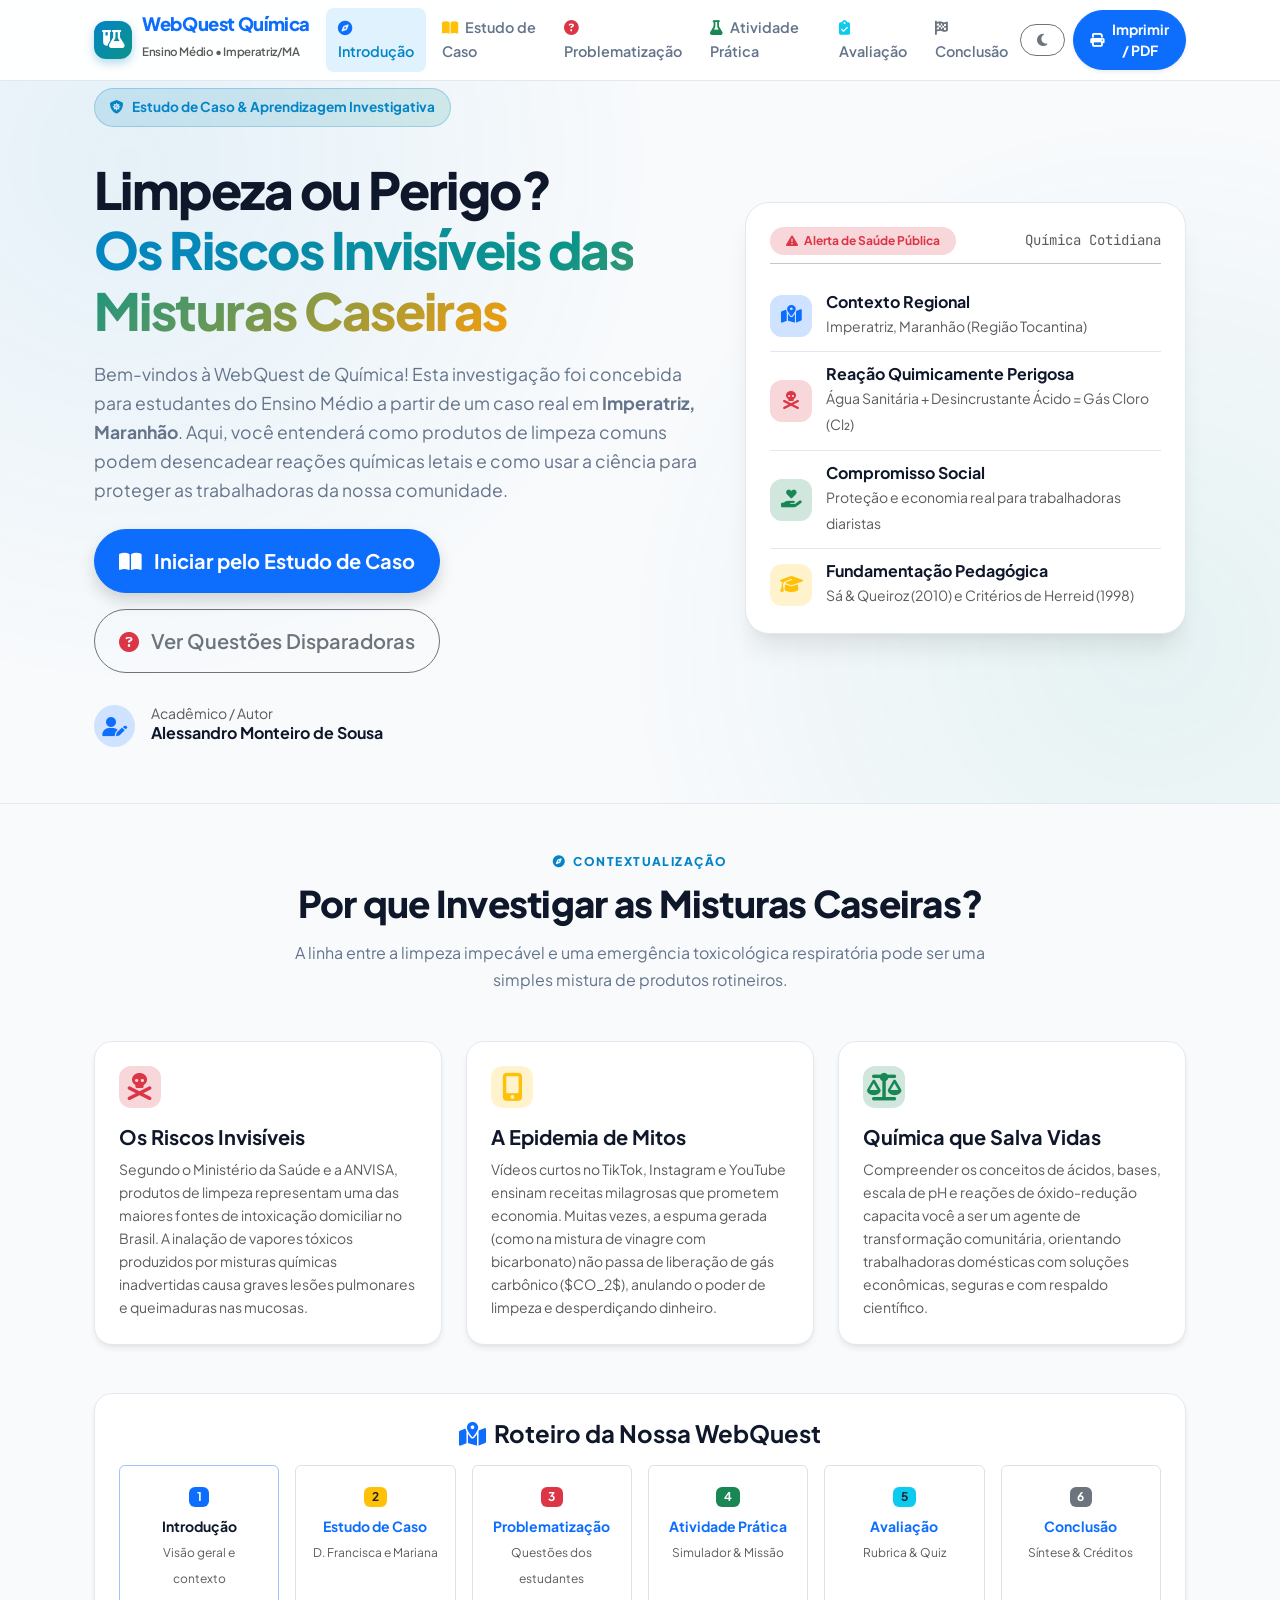
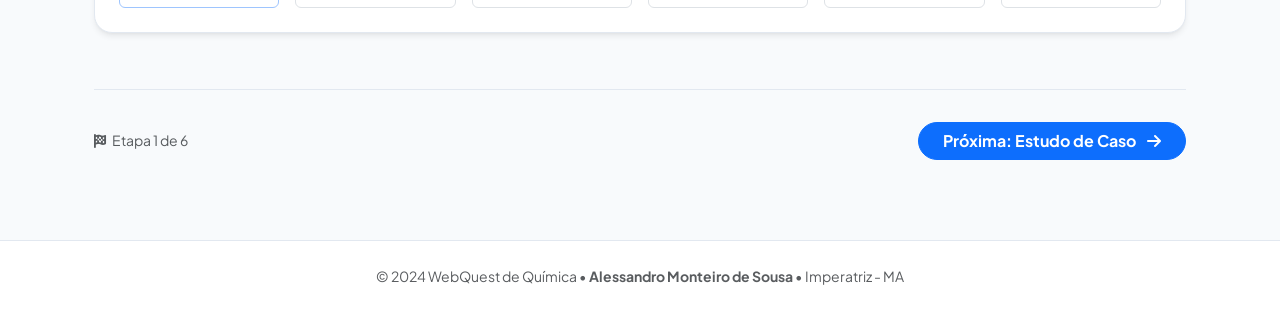
==== index.html @ a076fd0d "feat: reestruturar para os 6 tópicos oficiais solicitados pelo professor" ====
<!DOCTYPE html>
<html lang="pt-BR" data-bs-theme="light">
<head>
  <meta charset="UTF-8">
  <meta name="viewport" content="width=device-width, initial-scale=1.0">
  <meta name="description" content="Introdução da WebQuest de Química: Limpeza ou Perigo? Os Riscos Invisíveis das Misturas Caseiras. Por Alessandro Monteiro de Sousa.">
  <meta name="author" content="Alessandro Monteiro de Sousa">
  <title>Introdução | WebQuest de Química: Limpeza ou Perigo?</title>

  <!-- Google Fonts -->
  <link rel="preconnect" href="https://fonts.googleapis.com">
  <link rel="preconnect" href="https://fonts.gstatic.com" crossorigin>
  <link href="https://fonts.googleapis.com/css2?family=JetBrains+Mono:wght@400;600;700&family=Plus+Jakarta+Sans:wght@300;400;500;600;700;800&display=swap" rel="stylesheet">

  <!-- Bootstrap 5.3 CSS -->
  <link href="https://cdn.jsdelivr.net/npm/bootstrap@5.3.3/dist/css/bootstrap.min.css" rel="stylesheet">

  <!-- Font Awesome 6 Icons -->
  <link rel="stylesheet" href="https://cdnjs.cloudflare.com/ajax/libs/font-awesome/6.5.1/css/all.min.css">

  <!-- Custom CSS -->
  <link rel="stylesheet" href="css/style.css">
</head>
<body>

  <!-- ==========================================================================
       BARRA DE NAVEGAÇÃO (6 TÓPICOS OFICIAIS)
       ========================================================================== -->
  <nav id="mainNavbar" class="navbar navbar-expand-lg fixed-top custom-navbar">
    <div class="container px-lg-4">
      <a class="navbar-brand" href="index.html">
        <div class="brand-icon-wrapper">
          <i class="fa-solid fa-flask-vial"></i>
        </div>
        <div>
          <span class="d-block lh-1 text-primary fw-extrabold">WebQuest Química</span>
          <small class="text-muted fw-semibold" style="font-size: 0.72rem;">Ensino Médio • Imperatriz/MA</small>
        </div>
      </a>

      <button class="navbar-toggler border-0 shadow-none" type="button" data-bs-toggle="collapse" data-bs-target="#navMenu" aria-controls="navMenu" aria-expanded="false" aria-label="Alternar navegação">
        <i class="fa-solid fa-bars-staggered fa-lg text-primary"></i>
      </button>

      <div class="collapse navbar-collapse" id="navMenu">
        <ul class="navbar-nav mx-auto mb-2 mb-lg-0 gap-1">
          <li class="nav-item"><a class="nav-link active" href="index.html"><i class="fa-solid fa-compass me-1 text-primary"></i> Introdução</a></li>
          <li class="nav-item"><a class="nav-link" href="caso.html"><i class="fa-solid fa-book-open me-1 text-warning"></i> Estudo de Caso</a></li>
          <li class="nav-item"><a class="nav-link" href="problematizacao.html"><i class="fa-solid fa-circle-question me-1 text-danger"></i> Problematização</a></li>
          <li class="nav-item"><a class="nav-link" href="atividade.html"><i class="fa-solid fa-flask me-1 text-success"></i> Atividade Prática</a></li>
          <li class="nav-item"><a class="nav-link" href="avaliacao.html"><i class="fa-solid fa-clipboard-check me-1 text-info"></i> Avaliação</a></li>
          <li class="nav-item"><a class="nav-link" href="conclusao.html"><i class="fa-solid fa-flag-checkered me-1 text-secondary"></i> Conclusão</a></li>
        </ul>

        <div class="d-flex align-items-center gap-2 mt-3 mt-lg-0">
          <button id="themeToggleBtn" class="btn btn-outline-secondary btn-sm px-3 py-2 rounded-pill d-flex align-items-center gap-2" title="Alternar Modo Claro/Escuro" aria-label="Alternar Modo Claro/Escuro">
            <i id="themeIcon" class="fa-solid fa-moon"></i>
            <span class="d-lg-none">Alternar Tema</span>
          </button>
          <button onclick="window.print()" class="btn btn-primary btn-sm px-3 py-2 rounded-pill fw-bold d-flex align-items-center gap-2 shadow-sm">
            <i class="fa-solid fa-print"></i>
            <span>Imprimir / PDF</span>
          </button>
        </div>
      </div>
    </div>
  </nav>

  <!-- ==========================================================================
       HERO PRINCIPAL
       ========================================================================== -->
  <header class="hero-section">
    <div class="container px-lg-4">
      <div class="row align-items-center g-4">
        <div class="col-lg-7">
          <div class="badge-hero mb-3">
            <i class="fa-solid fa-shield-virus"></i>
            <span>Estudo de Caso & Aprendizagem Investigativa</span>
          </div>

          <h1 class="hero-title">
            Limpeza ou Perigo? <br>
            <span class="hero-gradient-text">Os Riscos Invisíveis das Misturas Caseiras</span>
          </h1>

          <p class="hero-subtitle mb-4">
            Bem-vindos à WebQuest de Química! Esta investigação foi concebida para estudantes do Ensino Médio a partir de um caso real em <strong>Imperatriz, Maranhão</strong>. Aqui, você entenderá como produtos de limpeza comuns podem desencadear reações químicas letais e como usar a ciência para proteger as trabalhadoras da nossa comunidade.
          </p>

          <div class="d-flex flex-wrap gap-3 mb-4">
            <a href="caso.html" class="btn btn-primary btn-lg px-4 py-3 rounded-pill fw-bold shadow">
              <i class="fa-solid fa-book-open me-2"></i> Iniciar pelo Estudo de Caso
            </a>
            <a href="problematizacao.html" class="btn btn-outline-secondary btn-lg px-4 py-3 rounded-pill fw-semibold">
              <i class="fa-solid fa-circle-question me-2 text-danger"></i> Ver Questões Disparadoras
            </a>
          </div>

          <div class="d-flex align-items-center gap-3 pt-2">
            <div class="rounded-circle bg-primary-subtle p-2 text-primary">
              <i class="fa-solid fa-user-pen fa-lg"></i>
            </div>
            <div>
              <small class="text-muted d-block lh-1">Acadêmico / Autor</small>
              <span class="fw-bold text-main">Alessandro Monteiro de Sousa</span>
            </div>
          </div>
        </div>

        <div class="col-lg-5">
          <div class="hero-stats-card">
            <div class="d-flex align-items-center justify-content-between mb-3 pb-2 border-bottom border-secondary-subtle">
              <span class="badge bg-danger-subtle text-danger fw-bold px-3 py-2 rounded-pill">
                <i class="fa-solid fa-triangle-exclamation me-1"></i> Alerta de Saúde Pública
              </span>
              <span class="small text-muted font-mono">Química Cotidiana</span>
            </div>

            <div class="hero-stat-item">
              <div class="stat-icon bg-primary-subtle text-primary">
                <i class="fa-solid fa-map-location-dot"></i>
              </div>
              <div>
                <h6 class="mb-0 fw-bold">Contexto Regional</h6>
                <small class="text-muted">Imperatriz, Maranhão (Região Tocantina)</small>
              </div>
            </div>

            <div class="hero-stat-item">
              <div class="stat-icon bg-danger-subtle text-danger">
                <i class="fa-solid fa-skull-crossbones"></i>
              </div>
              <div>
                <h6 class="mb-0 fw-bold">Reação Quimicamente Perigosa</h6>
                <small class="text-muted">Água Sanitária + Desincrustante Ácido = Gás Cloro (Cl₂)</small>
              </div>
            </div>

            <div class="hero-stat-item">
              <div class="stat-icon bg-success-subtle text-success">
                <i class="fa-solid fa-hand-holding-heart"></i>
              </div>
              <div>
                <h6 class="mb-0 fw-bold">Compromisso Social</h6>
                <small class="text-muted">Proteção e economia real para trabalhadoras diaristas</small>
              </div>
            </div>

            <div class="hero-stat-item">
              <div class="stat-icon bg-warning-subtle text-warning">
                <i class="fa-solid fa-graduation-cap"></i>
              </div>
              <div>
                <h6 class="mb-0 fw-bold">Fundamentação Pedagógica</h6>
                <small class="text-muted">Sá & Queiroz (2010) e Critérios de Herreid (1998)</small>
              </div>
            </div>
          </div>
        </div>
      </div>
    </div>
  </header>

  <!-- ==========================================================================
       CONTEÚDO DA INTRODUÇÃO
       ========================================================================== -->
  <main class="container px-lg-4 my-5">
    <div class="section-header text-center mx-auto mb-5">
      <span class="section-tag"><i class="fa-solid fa-compass me-1"></i> Contextualização</span>
      <h2 class="section-title">Por que Investigar as Misturas Caseiras?</h2>
      <p class="section-desc mx-auto">
        A linha entre a limpeza impecável e uma emergência toxicológica respiratória pode ser uma simples mistura de produtos rotineiros.
      </p>
    </div>

    <!-- Os 3 Pilares -->
    <div class="row g-4 mb-5">
      <div class="col-md-4">
        <div class="custom-card">
          <div class="stat-icon bg-danger-subtle text-danger mb-3">
            <i class="fa-solid fa-skull-crossbones fa-xl"></i>
          </div>
          <h5 class="fw-bold text-main">Os Riscos Invisíveis</h5>
          <p class="small text-muted mb-0">
            Segundo o Ministério da Saúde e a ANVISA, produtos de limpeza representam uma das maiores fontes de intoxicação domiciliar no Brasil. A inalação de vapores tóxicos produzidos por misturas químicas inadvertidas causa graves lesões pulmonares e queimaduras nas mucosas.
          </p>
        </div>
      </div>

      <div class="col-md-4">
        <div class="custom-card">
          <div class="stat-icon bg-warning-subtle text-warning mb-3">
            <i class="fa-solid fa-mobile-screen-button fa-xl"></i>
          </div>
          <h5 class="fw-bold text-main">A Epidemia de Mitos</h5>
          <p class="small text-muted mb-0">
            Vídeos curtos no TikTok, Instagram e YouTube ensinam receitas milagrosas que prometem economia. Muitas vezes, a espuma gerada (como na mistura de vinagre com bicarbonato) não passa de liberação de gás carbônico ($CO_2$), anulando o poder de limpeza e desperdiçando dinheiro.
          </p>
        </div>
      </div>

      <div class="col-md-4">
        <div class="custom-card">
          <div class="stat-icon bg-success-subtle text-success mb-3">
            <i class="fa-solid fa-scale-balanced fa-xl"></i>
          </div>
          <h5 class="fw-bold text-main">Química que Salva Vidas</h5>
          <p class="small text-muted mb-0">
            Compreender os conceitos de ácidos, bases, escala de pH e reações de óxido-redução capacita você a ser um agente de transformação comunitária, orientando trabalhadoras domésticas com soluções econômicas, seguras e com respaldo científico.
          </p>
        </div>
      </div>
    </div>

    <!-- Guia Rápido dos 6 Tópicos da WebQuest -->
    <div class="custom-card p-4 mb-5">
      <h4 class="fw-bold text-main mb-3 text-center"><i class="fa-solid fa-map-location-dot me-2 text-primary"></i>Roteiro da Nossa WebQuest</h4>
      <div class="row g-3 text-center">
        <div class="col-6 col-md-4 col-lg-2">
          <div class="p-3 rounded bg-subtle border border-primary-subtle h-100">
            <span class="badge bg-primary mb-2">1</span>
            <strong class="d-block text-main small">Introdução</strong>
            <span class="text-muted" style="font-size: 0.75rem;">Visão geral e contexto</span>
          </div>
        </div>
        <div class="col-6 col-md-4 col-lg-2">
          <a href="caso.html" class="text-decoration-none d-block h-100">
            <div class="p-3 rounded bg-subtle border h-100 hover-card">
              <span class="badge bg-warning text-dark mb-2">2</span>
              <strong class="d-block text-main small">Estudo de Caso</strong>
              <span class="text-muted" style="font-size: 0.75rem;">D. Francisca e Mariana</span>
            </div>
          </a>
        </div>
        <div class="col-6 col-md-4 col-lg-2">
          <a href="problematizacao.html" class="text-decoration-none d-block h-100">
            <div class="p-3 rounded bg-subtle border h-100 hover-card">
              <span class="badge bg-danger mb-2">3</span>
              <strong class="d-block text-main small">Problematização</strong>
              <span class="text-muted" style="font-size: 0.75rem;">Questões dos estudantes</span>
            </div>
          </a>
        </div>
        <div class="col-6 col-md-4 col-lg-2">
          <a href="atividade.html" class="text-decoration-none d-block h-100">
            <div class="p-3 rounded bg-subtle border h-100 hover-card">
              <span class="badge bg-success mb-2">4</span>
              <strong class="d-block text-main small">Atividade Prática</strong>
              <span class="text-muted" style="font-size: 0.75rem;">Simulador & Missão</span>
            </div>
          </a>
        </div>
        <div class="col-6 col-md-4 col-lg-2">
          <a href="avaliacao.html" class="text-decoration-none d-block h-100">
            <div class="p-3 rounded bg-subtle border h-100 hover-card">
              <span class="badge bg-info text-dark mb-2">5</span>
              <strong class="d-block text-main small">Avaliação</strong>
              <span class="text-muted" style="font-size: 0.75rem;">Rubrica & Quiz</span>
            </div>
          </a>
        </div>
        <div class="col-6 col-md-4 col-lg-2">
          <a href="conclusao.html" class="text-decoration-none d-block h-100">
            <div class="p-3 rounded bg-subtle border h-100 hover-card">
              <span class="badge bg-secondary mb-2">6</span>
              <strong class="d-block text-main small">Conclusão</strong>
              <span class="text-muted" style="font-size: 0.75rem;">Síntese & Créditos</span>
            </div>
          </a>
        </div>
      </div>
    </div>

    <!-- Navegação Inferior -->
    <div class="page-nav-controls">
      <span class="text-muted small"><i class="fa-solid fa-flag-checkered me-1"></i> Etapa 1 de 6</span>
      <a href="caso.html" class="btn btn-primary rounded-pill px-4 fw-bold">
        Próxima: Estudo de Caso <i class="fa-solid fa-arrow-right ms-2"></i>
      </a>
    </div>
  </main>

  <!-- ==========================================================================
       RODAPÉ LIMPO E MINIMALISTA
       ========================================================================== -->
  <footer class="custom-footer">
    <div class="container text-center">
      <p class="small text-muted mb-0">
        © 2024 WebQuest de Química • <strong>Alessandro Monteiro de Sousa</strong> • Imperatriz - MA
      </p>
    </div>
  </footer>

  <!-- Scripts -->
  <script src="https://cdn.jsdelivr.net/npm/bootstrap@5.3.3/dist/js/bootstrap.bundle.min.js"></script>
  <script src="js/script.js"></script>
</body>
</html>
---- css/style.css ----
/* ==========================================================================
   WEBQUEST: LIMPEZA OU PERIGO? OS RISCOS INVISÍVEIS DAS MISTURAS CASEIRAS
   Estudo de Caso de Química para o Ensino Médio - Imperatriz / MA
   Autor: Alessandro Monteiro de Sousa
   ========================================================================== */

:root {
  --font-sans: 'Plus Jakarta Sans', -apple-system, BlinkMacSystemFont, "Segoe UI", Roboto, sans-serif;
  --font-mono: 'JetBrains Mono', SFMono-Regular, Menlo, Monaco, Consolas, monospace;

  /* Cores Principais - Tema Claro */
  --primary: #0284c7;
  --primary-hover: #0369a1;
  --primary-subtle: #e0f2fe;
  --primary-rgb: 2, 132, 199;
  
  --secondary: #0d9488;
  --secondary-subtle: #ccfbf1;
  
  --accent: #f59e0b;
  --accent-subtle: #fef3c7;

  --danger-custom: #ef4444;
  --danger-subtle: #fee2e2;
  
  --warning-custom: #f59e0b;
  --warning-subtle: #fef3c7;
  
  --success-custom: #10b981;
  --success-subtle: #d1fae5;

  --bg-body: #f8fafc;
  --bg-surface: #ffffff;
  --bg-surface-elevated: #ffffff;
  --bg-subtle: #f1f5f9;
  
  --text-main: #0f172a;
  --text-muted: #64748b;
  --text-inverted: #ffffff;
  
  --border-color: #e2e8f0;
  --border-subtle: #edf2f7;
  
  --shadow-sm: 0 1px 2px 0 rgb(0 0 0 / 0.05);
  --shadow-md: 0 4px 6px -1px rgb(0 0 0 / 0.08), 0 2px 4px -2px rgb(0 0 0 / 0.06);
  --shadow-lg: 0 10px 15px -3px rgb(0 0 0 / 0.08), 0 4px 6px -4px rgb(0 0 0 / 0.04);
  --shadow-xl: 0 20px 25px -5px rgb(0 0 0 / 0.08), 0 8px 10px -6px rgb(0 0 0 / 0.04);
  
  --radius-sm: 8px;
  --radius-md: 12px;
  --radius-lg: 18px;
  --radius-xl: 24px;
  
  --nav-height: 70px;
  --transition: all 0.25s cubic-bezier(0.4, 0, 0.2, 1);
}

[data-bs-theme="dark"] {
  --bg-body: #0b0f19;
  --bg-surface: #111827;
  --bg-surface-elevated: #1f2937;
  --bg-subtle: #1a2234;
  
  --text-main: #f3f4f6;
  --text-muted: #94a3b8;
  
  --border-color: #1f2937;
  --border-subtle: #2d3748;
  
  --primary-subtle: rgba(2, 132, 199, 0.18);
  --secondary-subtle: rgba(13, 148, 136, 0.18);
  --danger-subtle: rgba(239, 68, 68, 0.18);
  --warning-subtle: rgba(245, 158, 11, 0.18);
  --success-subtle: rgba(16, 185, 129, 0.18);
  
  --shadow-sm: 0 1px 3px 0 rgb(0 0 0 / 0.3);
  --shadow-md: 0 4px 6px -1px rgb(0 0 0 / 0.4);
  --shadow-lg: 0 10px 15px -3px rgb(0 0 0 / 0.5);
}

/* ==========================================================================
   Base & Typography
   ========================================================================== */
*, *::before, *::after {
  box-sizing: border-box;
}

html, body {
  overflow-x: hidden;
  max-width: 100vw;
  scroll-behavior: smooth;
  scroll-padding-top: calc(var(--nav-height) + 16px);
}

body {
  font-family: var(--font-sans);
  background-color: var(--bg-body);
  color: var(--text-main);
  line-height: 1.65;
  transition: background-color 0.3s ease, color 0.3s ease;
}

h1, h2, h3, h4, h5, h6 {
  color: var(--text-main);
  font-weight: 700;
  line-height: 1.3;
}

.font-mono {
  font-family: var(--font-mono);
}

/* ==========================================================================
   Navigation Bar
   ========================================================================== */
.custom-navbar {
  min-height: var(--nav-height);
  background-color: rgba(255, 255, 255, 0.95);
  backdrop-filter: blur(12px);
  -webkit-backdrop-filter: blur(12px);
  border-bottom: 1px solid var(--border-color);
  transition: var(--transition);
}

[data-bs-theme="dark"] .custom-navbar {
  background-color: rgba(17, 24, 39, 0.95);
}

.navbar-brand {
  display: flex;
  align-items: center;
  gap: 10px;
  font-weight: 800;
  font-size: 1.15rem;
  letter-spacing: -0.02em;
  color: var(--text-main);
}

.brand-icon-wrapper {
  width: 38px;
  height: 38px;
  border-radius: var(--radius-md);
  background: linear-gradient(135deg, var(--primary), var(--secondary));
  display: flex;
  align-items: center;
  justify-content: center;
  color: #fff;
  font-size: 1.15rem;
  box-shadow: 0 4px 10px rgba(var(--primary-rgb), 0.3);
  flex-shrink: 0;
}

.nav-link {
  font-weight: 600;
  font-size: 0.9rem;
  color: var(--text-muted);
  padding: 0.5rem 0.75rem !important;
  border-radius: var(--radius-sm);
  transition: var(--transition);
}

.nav-link:hover, .nav-link.active {
  color: var(--primary) !important;
  background-color: var(--primary-subtle);
}

/* ==========================================================================
   Hero Section & Page Header Banners
   ========================================================================== */
.hero-section {
  position: relative;
  background: radial-gradient(circle at 10% 20%, rgba(2, 132, 199, 0.08) 0%, transparent 40%),
              radial-gradient(circle at 90% 80%, rgba(13, 148, 136, 0.08) 0%, transparent 40%),
              var(--bg-body);
  padding: 5.5rem 0 3.5rem;
  border-bottom: 1px solid var(--border-color);
  overflow: hidden;
}

.page-header-banner {
  padding: 6.5rem 0 2.5rem;
  background: radial-gradient(circle at 10% 20%, rgba(2, 132, 199, 0.08) 0%, transparent 40%),
              radial-gradient(circle at 90% 80%, rgba(13, 148, 136, 0.08) 0%, transparent 40%),
              var(--bg-body);
  border-bottom: 1px solid var(--border-color);
  margin-bottom: 2.5rem;
}

.badge-hero {
  background: linear-gradient(135deg, rgba(2, 132, 199, 0.15), rgba(13, 148, 136, 0.15));
  color: var(--primary);
  border: 1px solid rgba(var(--primary-rgb), 0.25);
  font-weight: 700;
  padding: 0.45rem 0.95rem;
  border-radius: 9999px;
  display: inline-flex;
  align-items: center;
  gap: 8px;
  font-size: 0.85rem;
}

[data-bs-theme="dark"] .badge-hero {
  color: #38bdf8;
  border-color: rgba(56, 189, 248, 0.3);
}

.hero-title {
  font-size: clamp(1.9rem, 4.5vw, 3.2rem);
  font-weight: 800;
  letter-spacing: -0.03em;
  line-height: 1.18;
  margin-top: 1rem;
  margin-bottom: 1.25rem;
}

.hero-gradient-text {
  background: linear-gradient(135deg, #0284c7 0%, #0d9488 50%, #f59e0b 100%);
  -webkit-background-clip: text;
  -webkit-text-fill-color: transparent;
}

.hero-subtitle {
  font-size: 1.1rem;
  color: var(--text-muted);
  max-width: 650px;
}

.hero-stats-card {
  background: var(--bg-surface);
  border: 1px solid var(--border-color);
  border-radius: var(--radius-xl);
  padding: 1.5rem;
  box-shadow: var(--shadow-xl);
  position: relative;
}

.hero-stat-item {
  padding: 0.75rem 0;
  border-bottom: 1px solid var(--border-color);
  display: flex;
  align-items: center;
  gap: 14px;
}

.hero-stat-item:last-child {
  border-bottom: none;
  padding-bottom: 0;
}

.stat-icon {
  width: 42px;
  height: 42px;
  border-radius: var(--radius-md);
  display: flex;
  align-items: center;
  justify-content: center;
  font-size: 1.15rem;
  flex-shrink: 0;
}

/* ==========================================================================
   Section Headers & Cards
   ========================================================================== */
.section-wrapper {
  padding: 4.5rem 0;
  border-bottom: 1px solid var(--border-color);
}

.section-wrapper:last-child {
  border-bottom: none;
}

.section-header {
  margin-bottom: 2.5rem;
}

.section-tag {
  text-transform: uppercase;
  font-size: 0.75rem;
  font-weight: 800;
  letter-spacing: 0.12em;
  color: var(--primary);
  margin-bottom: 0.5rem;
  display: block;
}

.section-title {
  font-size: clamp(1.6rem, 3.2vw, 2.3rem);
  font-weight: 800;
  letter-spacing: -0.02em;
  margin-bottom: 0.75rem;
}

.section-desc {
  font-size: 1rem;
  color: var(--text-muted);
  max-width: 720px;
}

.custom-card {
  background-color: var(--bg-surface);
  border: 1px solid var(--border-color);
  border-radius: var(--radius-lg);
  padding: 1.5rem;
  box-shadow: var(--shadow-md);
  transition: var(--transition);
}

.custom-card:hover {
  transform: translateY(-3px);
  box-shadow: var(--shadow-lg);
  border-color: rgba(var(--primary-rgb), 0.3);
}

/* ==========================================================================
   Estudo de Caso (Narrativa & Diálogos)
   ========================================================================== */
.case-story-card {
  background: var(--bg-surface);
  border: 1px solid var(--border-color);
  border-radius: var(--radius-xl);
  padding: 2rem;
  box-shadow: var(--shadow-lg);
  position: relative;
  overflow: hidden;
}

@media (max-width: 576px) {
  .case-story-card {
    padding: 1.25rem;
  }
  .custom-card {
    padding: 1.25rem;
  }
}

.case-story-card::before {
  content: "";
  position: absolute;
  top: 0;
  left: 0;
  right: 0;
  height: 5px;
  background: linear-gradient(90deg, var(--primary), var(--secondary), var(--accent));
}

.dialogue-bubble {
  background-color: var(--bg-subtle);
  border-left: 4px solid var(--primary);
  padding: 0.85rem 1.15rem;
  border-radius: 0 var(--radius-md) var(--radius-md) 0;
  margin: 1.1rem 0;
  position: relative;
}

.dialogue-bubble.danger {
  border-left-color: var(--danger-custom);
  background-color: var(--danger-subtle);
}

.dialogue-speaker {
  font-weight: 700;
  font-size: 0.82rem;
  text-transform: uppercase;
  letter-spacing: 0.05em;
  color: var(--primary);
  margin-bottom: 4px;
}

.dialogue-bubble.danger .dialogue-speaker {
  color: var(--danger-custom);
}

.case-pedagogy-badge {
  display: inline-flex;
  align-items: center;
  gap: 6px;
  background-color: var(--bg-subtle);
  border: 1px solid var(--border-color);
  padding: 0.35rem 0.75rem;
  border-radius: 9999px;
  font-size: 0.8rem;
  color: var(--text-muted);
}

/* ==========================================================================
   Simulator (Laboratório Interativo de Misturas)
   ========================================================================== */
.simulator-card {
  background: linear-gradient(135deg, var(--bg-surface), var(--bg-subtle));
  border: 2px solid var(--border-color);
  border-radius: var(--radius-xl);
  padding: 1.75rem;
  box-shadow: var(--shadow-xl);
}

@media (max-width: 576px) {
  .simulator-card {
    padding: 1.15rem;
  }
}

.reaction-screen {
  background-color: var(--bg-surface-elevated);
  border: 1px solid var(--border-color);
  border-radius: var(--radius-lg);
  padding: 1.5rem;
  min-height: 260px;
  display: flex;
  flex-direction: column;
  justify-content: center;
  align-items: center;
  text-align: center;
  position: relative;
  transition: var(--transition);
}

.reaction-badge {
  font-size: 0.85rem;
  font-weight: 800;
  letter-spacing: 0.06em;
  text-transform: uppercase;
  padding: 0.35rem 1rem;
  border-radius: 9999px;
  margin-bottom: 0.85rem;
}

.formula-display {
  background-color: rgba(0, 0, 0, 0.05);
  padding: 0.75rem 1rem;
  border-radius: var(--radius-md);
  font-size: 0.95rem;
  font-weight: 600;
  letter-spacing: 0.02em;
  margin: 1rem 0;
  border: 1px dashed var(--border-color);
  word-break: break-word;
  overflow-wrap: break-word;
  white-space: normal;
  max-width: 100%;
}

[data-bs-theme="dark"] .formula-display {
  background-color: rgba(255, 255, 255, 0.06);
}

/* ==========================================================================
   Process (Timeline & Papéis)
   ========================================================================== */
.role-card {
  border-top: 4px solid var(--primary);
  transition: var(--transition);
}

.role-card.role-chem {
  border-top-color: #0284c7;
}

.role-card.role-health {
  border-top-color: #ef4444;
}

.role-card.role-econ {
  border-top-color: #10b981;
}

.role-card.role-comm {
  border-top-color: #8b5cf6;
}

.timeline-step {
  position: relative;
  padding-left: 2.75rem;
  margin-bottom: 2.5rem;
}

.timeline-step:last-child {
  margin-bottom: 0;
}

.timeline-step::before {
  content: "";
  position: absolute;
  left: 17px;
  top: 36px;
  bottom: -28px;
  width: 2px;
  background-color: var(--border-color);
}

.timeline-step:last-child::before {
  display: none;
}

.timeline-number {
  position: absolute;
  left: 0;
  top: 0;
  width: 36px;
  height: 36px;
  border-radius: 50%;
  background: var(--primary);
  color: #fff;
  font-weight: 800;
  font-size: 0.95rem;
  display: flex;
  align-items: center;
  justify-content: center;
  box-shadow: 0 0 0 4px var(--primary-subtle);
}

/* ==========================================================================
   Rubric / Evaluation: Desktop Table & Mobile Cards
   ========================================================================== */
.rubric-table {
  width: 100%;
  border-collapse: separate;
  border-spacing: 0;
  background-color: var(--bg-surface);
  border-radius: var(--radius-lg);
  overflow: hidden;
  border: 1px solid var(--border-color);
  box-shadow: var(--shadow-md);
}

.rubric-table th {
  background-color: var(--bg-subtle);
  padding: 1rem 1.1rem;
  font-weight: 700;
  color: var(--text-main);
  border-bottom: 2px solid var(--border-color);
  font-size: 0.9rem;
}

.rubric-table td {
  padding: 1rem 1.1rem;
  border-bottom: 1px solid var(--border-color);
  vertical-align: top;
  font-size: 0.9rem;
}

.rubric-table tr:last-child td {
  border-bottom: none;
}

/* Mobile Rubric Cards (Zero Horizontal Scrolling!) */
.rubric-card-mobile {
  background-color: var(--bg-surface);
  border: 1px solid var(--border-color);
  border-radius: var(--radius-lg);
  padding: 1.25rem;
  margin-bottom: 1.25rem;
  box-shadow: var(--shadow-sm);
}

.rubric-level-item {
  border-left: 3px solid transparent;
  padding: 0.65rem 0.85rem;
  margin-bottom: 0.65rem;
  border-radius: 0 var(--radius-sm) var(--radius-sm) 0;
  background-color: var(--bg-subtle);
}

.rubric-level-item:last-child {
  margin-bottom: 0;
}

.rubric-level-item.excelente {
  border-left-color: var(--success-custom);
  background-color: var(--success-subtle);
}

.rubric-level-item.bom {
  border-left-color: var(--primary);
  background-color: var(--primary-subtle);
}

.rubric-level-item.regular {
  border-left-color: var(--warning-custom);
  background-color: var(--warning-subtle);
}

.rubric-level-item.insuficiente {
  border-left-color: var(--danger-custom);
  background-color: var(--danger-subtle);
}

/* ==========================================================================
   Interactive Student Checklist & Quiz
   ========================================================================== */
.checklist-item {
  display: flex;
  align-items: flex-start;
  gap: 12px;
  padding: 0.85rem 1rem;
  background-color: var(--bg-surface);
  border: 1px solid var(--border-color);
  border-radius: var(--radius-md);
  margin-bottom: 0.75rem;
  cursor: pointer;
  transition: var(--transition);
}

.checklist-item:hover {
  background-color: var(--bg-subtle);
}

.checklist-item.completed {
  border-color: var(--success-custom);
  background-color: var(--success-subtle);
}

.checklist-item input[type="checkbox"] {
  width: 20px;
  height: 20px;
  margin-top: 3px;
  cursor: pointer;
  flex-shrink: 0;
}

.quiz-option {
  display: block;
  width: 100%;
  text-align: left;
  padding: 0.85rem 1.15rem;
  margin-bottom: 0.65rem;
  border-radius: var(--radius-md);
  border: 1px solid var(--border-color);
  background-color: var(--bg-surface);
  color: var(--text-main);
  font-size: 0.95rem;
  transition: var(--transition);
}

.quiz-option:hover {
  border-color: var(--primary);
  background-color: var(--primary-subtle);
}

.quiz-option.correct {
  background-color: var(--success-subtle) !important;
  border-color: var(--success-custom) !important;
  color: #065f46;
  font-weight: 700;
}

.quiz-option.wrong {
  background-color: var(--danger-subtle) !important;
  border-color: var(--danger-custom) !important;
  color: #991b1b;
}

/* ==========================================================================
   Page Navigation Controls (Anterior / Próxima)
   ========================================================================== */
.page-nav-controls {
  padding: 2rem 0;
  border-top: 1px solid var(--border-color);
  margin-top: 3.5rem;
  display: flex;
  flex-direction: row;
  justify-content: space-between;
  align-items: center;
  gap: 12px;
}

@media (max-width: 576px) {
  .page-nav-controls {
    flex-direction: column-reverse;
    gap: 12px;
    margin-top: 2rem;
  }
  .page-nav-controls .btn {
    width: 100%;
    text-align: center;
    padding: 0.75rem 1rem;
    font-size: 0.95rem;
  }
}

/* ==========================================================================
   Page Entrance & Chemical Transitions
   ========================================================================== */
main, .hero-section, .page-header-banner {
  animation: pageFadeIn 0.4s cubic-bezier(0.16, 1, 0.3, 1) forwards;
}

@keyframes pageFadeIn {
  from {
    opacity: 0;
    transform: translateY(10px);
  }
  to {
    opacity: 1;
    transform: translateY(0);
  }
}

/* Animated Chemical Flask for Simulator */
.flask-vis-wrapper {
  position: relative;
  width: 90px;
  height: 96px;
  margin: 0 auto 1.25rem;
  display: flex;
  justify-content: center;
  align-items: flex-end;
}

.flask-svg {
  width: 68px;
  height: 84px;
  position: relative;
  z-index: 2;
  filter: drop-shadow(0 4px 8px rgba(0,0,0,0.12));
}

.flask-liquid-path {
  transition: fill 0.45s ease;
  animation: liquidGiggle 2.5s ease-in-out infinite alternate;
  transform-origin: center bottom;
}

@keyframes liquidGiggle {
  0% { transform: scaleY(0.97) rotate(0.4deg); }
  100% { transform: scaleY(1.02) rotate(-0.4deg); }
}

/* Fumes for toxic reactions (Cl2, Chloramines, Chloroform) */
.chem-fumes {
  position: absolute;
  top: -18px;
  left: 50%;
  transform: translateX(-50%);
  width: 60px;
  height: 40px;
  pointer-events: none;
  z-index: 1;
}

.fume-cloud {
  position: absolute;
  border-radius: 50%;
  background: radial-gradient(circle, rgba(163, 230, 53, 0.75) 0%, rgba(163, 230, 53, 0) 70%);
  opacity: 0;
  animation: fumeRise 2s infinite ease-out;
}

.fume-cloud.f1 { width: 22px; height: 22px; left: 10px; animation-delay: 0s; }
.fume-cloud.f2 { width: 30px; height: 30px; left: 24px; animation-delay: 0.65s; }
.fume-cloud.f3 { width: 18px; height: 18px; left: 16px; animation-delay: 1.3s; }

@keyframes fumeRise {
  0% { transform: translateY(14px) scale(0.6); opacity: 0; }
  35% { opacity: 0.85; }
  100% { transform: translateY(-32px) scale(1.6); opacity: 0; }
}

/* Fizzy bubbles for CO2 effervescence (Vinegar + Baking soda) */
.chem-fizz {
  position: absolute;
  top: 4px;
  left: 50%;
  transform: translateX(-50%);
  width: 50px;
  height: 50px;
  pointer-events: none;
  z-index: 3;
}

.fizz-dot {
  position: absolute;
  border-radius: 50%;
  background: rgba(255, 255, 255, 0.9);
  animation: fizzPop 1.3s infinite ease-in;
}

.fizz-dot.b1 { width: 6px; height: 6px; left: 12px; bottom: 8px; animation-delay: 0.1s; }
.fizz-dot.b2 { width: 8px; height: 8px; left: 24px; bottom: 6px; animation-delay: 0.45s; }
.fizz-dot.b3 { width: 5px; height: 5px; left: 18px; bottom: 14px; animation-delay: 0.8s; }
.fizz-dot.b4 { width: 7px; height: 7px; left: 30px; bottom: 10px; animation-delay: 0.6s; }

@keyframes fizzPop {
  0% { transform: translateY(0) scale(0.8); opacity: 0; }
  50% { opacity: 1; }
  100% { transform: translateY(-34px) scale(1.3); opacity: 0; }
}

/* Danger pulsing glow on reaction result */
.toxic-pulse {
  animation: dangerGlow 1.8s infinite alternate ease-in-out;
}

@keyframes dangerGlow {
  0% { box-shadow: 0 0 0 0 rgba(239, 68, 68, 0.4); border-color: rgba(239, 68, 68, 0.6); }
  100% { box-shadow: 0 0 18px 4px rgba(239, 68, 68, 0.35); border-color: #ef4444; }
}

/* Floating background chemical particles */
.chem-bg-particles {
  position: absolute;
  top: 0;
  left: 0;
  width: 100%;
  height: 100%;
  overflow: hidden;
  pointer-events: none;
  z-index: 0;
}

.chem-floating-bubble {
  position: absolute;
  border-radius: 50%;
  border: 1px dashed rgba(var(--primary-rgb), 0.22);
  background: radial-gradient(circle, rgba(var(--primary-rgb), 0.07) 0%, transparent 80%);
  display: flex;
  align-items: center;
  justify-content: center;
  font-family: var(--font-mono);
  font-size: 0.72rem;
  font-weight: 700;
  color: var(--primary);
  opacity: 0.5;
  animation: floatUpward 15s linear infinite;
}

@keyframes floatUpward {
  0% { transform: translateY(110%) rotate(0deg); opacity: 0; }
  15% { opacity: 0.5; }
  85% { opacity: 0.5; }
  100% { transform: translateY(-20%) rotate(360deg); opacity: 0; }
}

/* Confetti Canvas Overlay */
#confettiCanvas {
  position: fixed;
  top: 0;
  left: 0;
  width: 100vw;
  height: 100vh;
  pointer-events: none;
  z-index: 99999;
}

/* ==========================================================================
   Minimal Clean Footer
   ========================================================================== */
.custom-footer {
  background-color: var(--bg-surface);
  border-top: 1px solid var(--border-color);
  padding: 1.5rem 0;
  color: var(--text-muted);
}

/* ==========================================================================
   Print Styles
   ========================================================================== */
@media print {
  .custom-navbar, .theme-toggle, .btn, #simulator, #quiz, .page-nav-controls {
    display: none !important;
  }
  body {
    background-color: #fff !important;
    color: #000 !important;
  }
  .case-story-card, .custom-card, .rubric-table {
    box-shadow: none !important;
    border: 1px solid #ccc !important;
  }
}
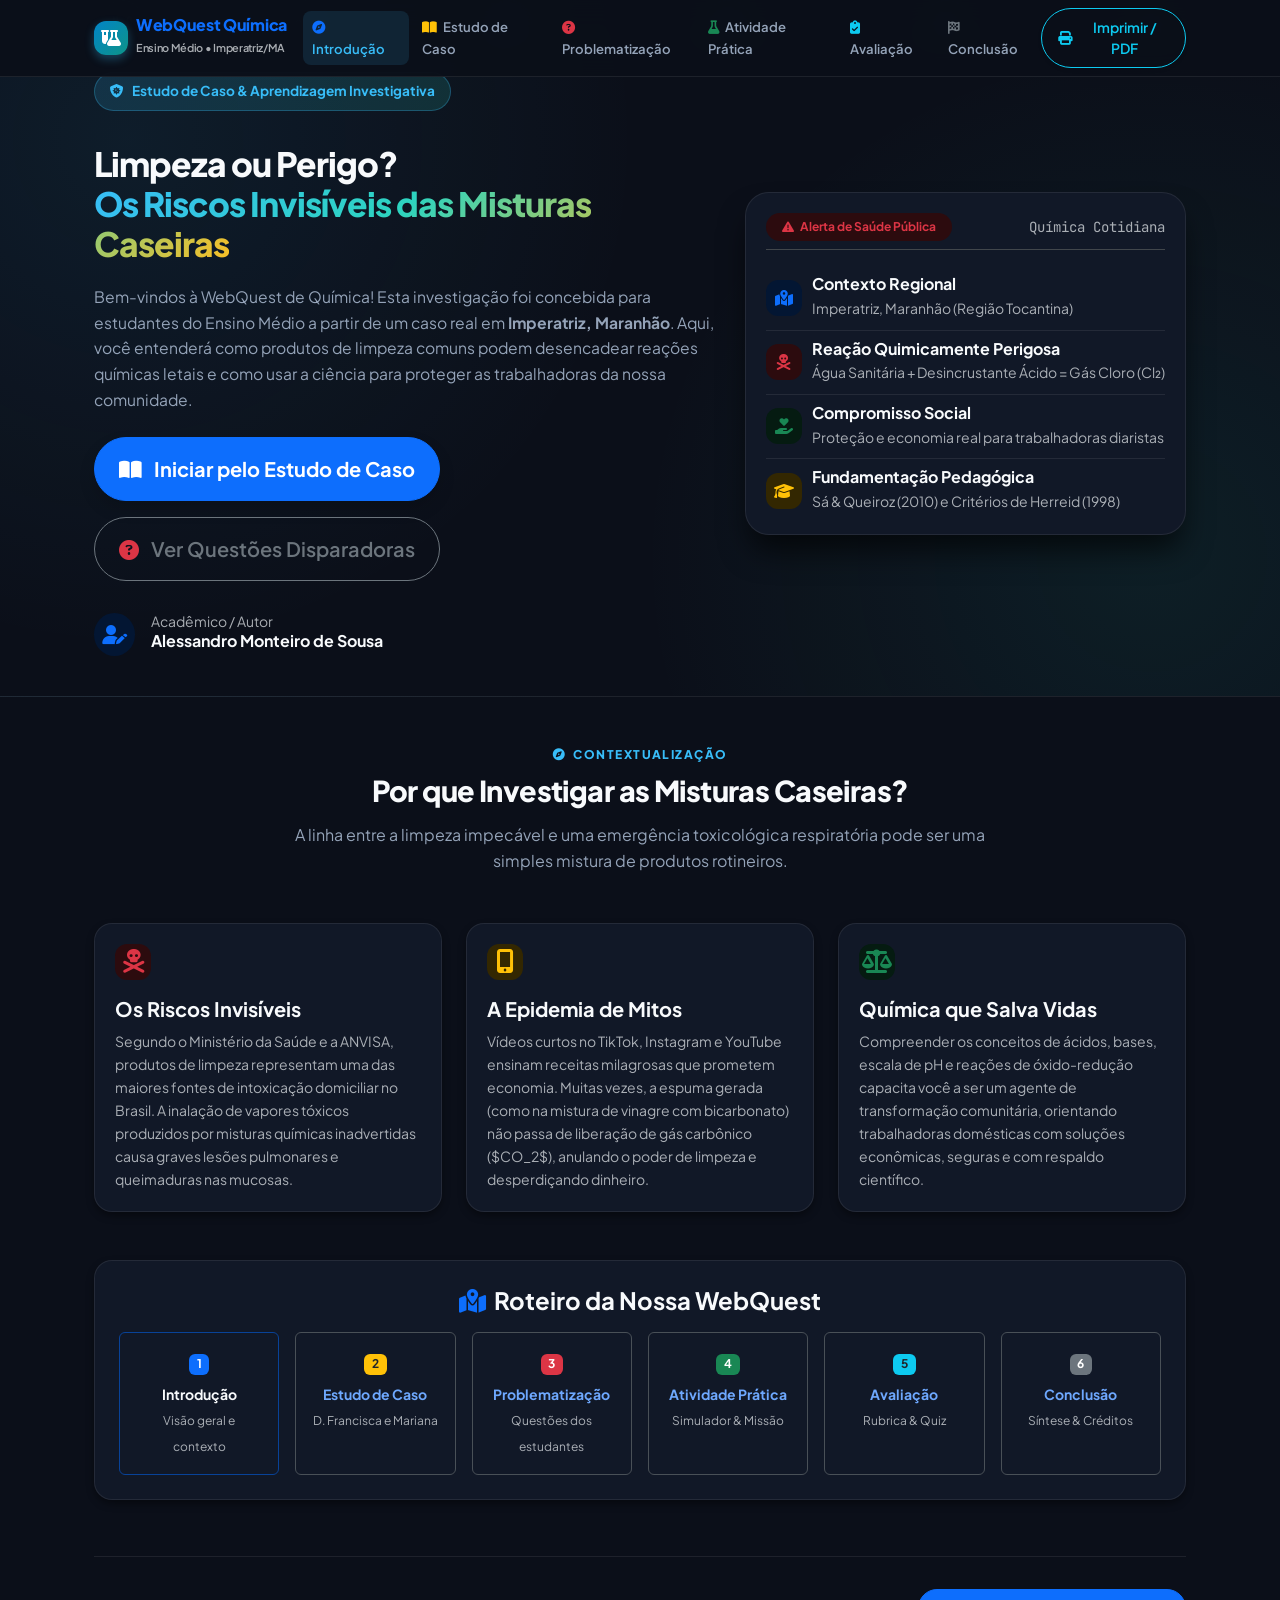
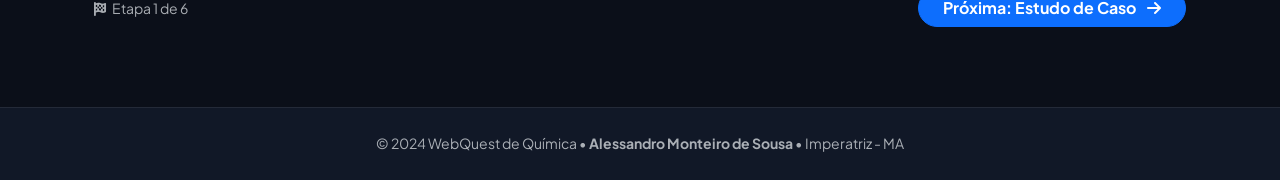
==== commit 597db9cf: "feat: tema escuro permanente e otimizações responsivas para notebooks menores" ====
--- a/index.html
+++ b/index.html
@@ -52,12 +52,8 @@
           <li class="nav-item"><a class="nav-link" href="conclusao.html"><i class="fa-solid fa-flag-checkered me-1 text-secondary"></i> Conclusão</a></li>
         </ul>
 
-        <div class="d-flex align-items-center gap-2 mt-3 mt-lg-0">
-          <button id="themeToggleBtn" class="btn btn-outline-secondary btn-sm px-3 py-2 rounded-pill d-flex align-items-center gap-2" title="Alternar Modo Claro/Escuro" aria-label="Alternar Modo Claro/Escuro">
-            <i id="themeIcon" class="fa-solid fa-moon"></i>
-            <span class="d-lg-none">Alternar Tema</span>
-          </button>
-          <button onclick="window.print()" class="btn btn-primary btn-sm px-3 py-2 rounded-pill fw-bold d-flex align-items-center gap-2 shadow-sm">
+        <div class="d-flex align-items-center mt-3 mt-lg-0">
+          <button onclick="window.print()" class="btn btn-outline-info btn-sm px-3 py-2 rounded-pill fw-semibold d-flex align-items-center gap-2 shadow-sm">
             <i class="fa-solid fa-print"></i>
             <span>Imprimir / PDF</span>
           </button>
@@ -216,14 +212,14 @@
     <div class="custom-card p-4 mb-5">
       <h4 class="fw-bold text-main mb-3 text-center"><i class="fa-solid fa-map-location-dot me-2 text-primary"></i>Roteiro da Nossa WebQuest</h4>
       <div class="row g-3 text-center">
-        <div class="col-6 col-md-4 col-lg-2">
+        <div class="col-6 col-md-4 col-xl-2">
           <div class="p-3 rounded bg-subtle border border-primary-subtle h-100">
             <span class="badge bg-primary mb-2">1</span>
             <strong class="d-block text-main small">Introdução</strong>
             <span class="text-muted" style="font-size: 0.75rem;">Visão geral e contexto</span>
           </div>
         </div>
-        <div class="col-6 col-md-4 col-lg-2">
+        <div class="col-6 col-md-4 col-xl-2">
           <a href="caso.html" class="text-decoration-none d-block h-100">
             <div class="p-3 rounded bg-subtle border h-100 hover-card">
               <span class="badge bg-warning text-dark mb-2">2</span>
@@ -232,7 +228,7 @@
             </div>
           </a>
         </div>
-        <div class="col-6 col-md-4 col-lg-2">
+        <div class="col-6 col-md-4 col-xl-2">
           <a href="problematizacao.html" class="text-decoration-none d-block h-100">
             <div class="p-3 rounded bg-subtle border h-100 hover-card">
               <span class="badge bg-danger mb-2">3</span>
@@ -241,7 +237,7 @@
             </div>
           </a>
         </div>
-        <div class="col-6 col-md-4 col-lg-2">
+        <div class="col-6 col-md-4 col-xl-2">
           <a href="atividade.html" class="text-decoration-none d-block h-100">
             <div class="p-3 rounded bg-subtle border h-100 hover-card">
               <span class="badge bg-success mb-2">4</span>
@@ -250,7 +246,7 @@
             </div>
           </a>
         </div>
-        <div class="col-6 col-md-4 col-lg-2">
+        <div class="col-6 col-md-4 col-xl-2">
           <a href="avaliacao.html" class="text-decoration-none d-block h-100">
             <div class="p-3 rounded bg-subtle border h-100 hover-card">
               <span class="badge bg-info text-dark mb-2">5</span>
@@ -259,7 +255,7 @@
             </div>
           </a>
         </div>
-        <div class="col-6 col-md-4 col-lg-2">
+        <div class="col-6 col-md-4 col-xl-2">
           <a href="conclusao.html" class="text-decoration-none d-block h-100">
             <div class="p-3 rounded bg-subtle border h-100 hover-card">
               <span class="badge bg-secondary mb-2">6</span>
--- a/css/style.css
+++ b/css/style.css
@@ -2,80 +2,58 @@
    WEBQUEST: LIMPEZA OU PERIGO? OS RISCOS INVISÍVEIS DAS MISTURAS CASEIRAS
    Estudo de Caso de Química para o Ensino Médio - Imperatriz / MA
    Autor: Alessandro Monteiro de Sousa
-   ========================================================================== */
-
-:root {
+   TEMA ESCURO PERMANENTE & OTIMIZAÇÃO PARA NOTEBOOKS E CELULARES
+   ========================================================================== */
+
+:root, [data-bs-theme="dark"] {
   --font-sans: 'Plus Jakarta Sans', -apple-system, BlinkMacSystemFont, "Segoe UI", Roboto, sans-serif;
   --font-mono: 'JetBrains Mono', SFMono-Regular, Menlo, Monaco, Consolas, monospace;
 
-  /* Cores Principais - Tema Claro */
-  --primary: #0284c7;
-  --primary-hover: #0369a1;
-  --primary-subtle: #e0f2fe;
-  --primary-rgb: 2, 132, 199;
+  /* Paleta Dark Theme Permanente */
+  --primary: #38bdf8;
+  --primary-hover: #0ea5e9;
+  --primary-subtle: rgba(56, 189, 248, 0.14);
+  --primary-rgb: 56, 189, 248;
   
-  --secondary: #0d9488;
-  --secondary-subtle: #ccfbf1;
+  --secondary: #2dd4bf;
+  --secondary-subtle: rgba(45, 212, 191, 0.14);
   
-  --accent: #f59e0b;
-  --accent-subtle: #fef3c7;
-
-  --danger-custom: #ef4444;
-  --danger-subtle: #fee2e2;
+  --accent: #fbbf24;
+  --accent-subtle: rgba(251, 191, 36, 0.14);
+
+  --danger-custom: #f87171;
+  --danger-subtle: rgba(248, 113, 113, 0.15);
   
-  --warning-custom: #f59e0b;
-  --warning-subtle: #fef3c7;
+  --warning-custom: #fbbf24;
+  --warning-subtle: rgba(251, 191, 36, 0.15);
   
-  --success-custom: #10b981;
-  --success-subtle: #d1fae5;
-
-  --bg-body: #f8fafc;
-  --bg-surface: #ffffff;
-  --bg-surface-elevated: #ffffff;
-  --bg-subtle: #f1f5f9;
+  --success-custom: #34d399;
+  --success-subtle: rgba(52, 211, 153, 0.15);
+
+  --bg-body: #0b0f19;
+  --bg-surface: #111827;
+  --bg-surface-elevated: #1e293b;
+  --bg-subtle: #162032;
   
-  --text-main: #0f172a;
-  --text-muted: #64748b;
-  --text-inverted: #ffffff;
+  --text-main: #f8fafc;
+  --text-muted: #94a3b8;
+  --text-inverted: #0f172a;
   
-  --border-color: #e2e8f0;
-  --border-subtle: #edf2f7;
+  --border-color: rgba(255, 255, 255, 0.08);
+  --border-subtle: rgba(255, 255, 255, 0.05);
   
-  --shadow-sm: 0 1px 2px 0 rgb(0 0 0 / 0.05);
-  --shadow-md: 0 4px 6px -1px rgb(0 0 0 / 0.08), 0 2px 4px -2px rgb(0 0 0 / 0.06);
-  --shadow-lg: 0 10px 15px -3px rgb(0 0 0 / 0.08), 0 4px 6px -4px rgb(0 0 0 / 0.04);
-  --shadow-xl: 0 20px 25px -5px rgb(0 0 0 / 0.08), 0 8px 10px -6px rgb(0 0 0 / 0.04);
+  --shadow-sm: 0 1px 3px 0 rgb(0 0 0 / 0.35);
+  --shadow-md: 0 4px 8px -1px rgb(0 0 0 / 0.45);
+  --shadow-lg: 0 10px 20px -3px rgb(0 0 0 / 0.55);
+  --shadow-xl: 0 20px 30px -5px rgb(0 0 0 / 0.65);
   
   --radius-sm: 8px;
   --radius-md: 12px;
   --radius-lg: 18px;
   --radius-xl: 24px;
   
-  --nav-height: 70px;
+  --nav-height: 68px;
   --transition: all 0.25s cubic-bezier(0.4, 0, 0.2, 1);
-}
-
-[data-bs-theme="dark"] {
-  --bg-body: #0b0f19;
-  --bg-surface: #111827;
-  --bg-surface-elevated: #1f2937;
-  --bg-subtle: #1a2234;
-  
-  --text-main: #f3f4f6;
-  --text-muted: #94a3b8;
-  
-  --border-color: #1f2937;
-  --border-subtle: #2d3748;
-  
-  --primary-subtle: rgba(2, 132, 199, 0.18);
-  --secondary-subtle: rgba(13, 148, 136, 0.18);
-  --danger-subtle: rgba(239, 68, 68, 0.18);
-  --warning-subtle: rgba(245, 158, 11, 0.18);
-  --success-subtle: rgba(16, 185, 129, 0.18);
-  
-  --shadow-sm: 0 1px 3px 0 rgb(0 0 0 / 0.3);
-  --shadow-md: 0 4px 6px -1px rgb(0 0 0 / 0.4);
-  --shadow-lg: 0 10px 15px -3px rgb(0 0 0 / 0.5);
 }
 
 /* ==========================================================================
@@ -90,14 +68,10 @@
   max-width: 100vw;
   scroll-behavior: smooth;
   scroll-padding-top: calc(var(--nav-height) + 16px);
-}
-
-body {
-  font-family: var(--font-sans);
   background-color: var(--bg-body);
   color: var(--text-main);
+  font-family: var(--font-sans);
   line-height: 1.65;
-  transition: background-color 0.3s ease, color 0.3s ease;
 }
 
 h1, h2, h3, h4, h5, h6 {
@@ -115,15 +89,11 @@
    ========================================================================== */
 .custom-navbar {
   min-height: var(--nav-height);
-  background-color: rgba(255, 255, 255, 0.95);
-  backdrop-filter: blur(12px);
-  -webkit-backdrop-filter: blur(12px);
+  background-color: rgba(11, 15, 25, 0.94);
+  backdrop-filter: blur(14px);
+  -webkit-backdrop-filter: blur(14px);
   border-bottom: 1px solid var(--border-color);
   transition: var(--transition);
-}
-
-[data-bs-theme="dark"] .custom-navbar {
-  background-color: rgba(17, 24, 39, 0.95);
 }
 
 .navbar-brand {
@@ -133,35 +103,35 @@
   font-weight: 800;
   font-size: 1.15rem;
   letter-spacing: -0.02em;
-  color: var(--text-main);
+  color: #f8fafc !important;
 }
 
 .brand-icon-wrapper {
   width: 38px;
   height: 38px;
   border-radius: var(--radius-md);
-  background: linear-gradient(135deg, var(--primary), var(--secondary));
+  background: linear-gradient(135deg, #0284c7, #0d9488);
   display: flex;
   align-items: center;
   justify-content: center;
   color: #fff;
   font-size: 1.15rem;
-  box-shadow: 0 4px 10px rgba(var(--primary-rgb), 0.3);
+  box-shadow: 0 4px 10px rgba(56, 189, 248, 0.3);
   flex-shrink: 0;
 }
 
 .nav-link {
   font-weight: 600;
   font-size: 0.9rem;
-  color: var(--text-muted);
-  padding: 0.5rem 0.75rem !important;
+  color: #94a3b8 !important;
+  padding: 0.45rem 0.8rem !important;
   border-radius: var(--radius-sm);
   transition: var(--transition);
 }
 
 .nav-link:hover, .nav-link.active {
-  color: var(--primary) !important;
-  background-color: var(--primary-subtle);
+  color: #38bdf8 !important;
+  background-color: rgba(56, 189, 248, 0.12);
 }
 
 /* ==========================================================================
@@ -169,8 +139,8 @@
    ========================================================================== */
 .hero-section {
   position: relative;
-  background: radial-gradient(circle at 10% 20%, rgba(2, 132, 199, 0.08) 0%, transparent 40%),
-              radial-gradient(circle at 90% 80%, rgba(13, 148, 136, 0.08) 0%, transparent 40%),
+  background: radial-gradient(circle at 10% 20%, rgba(56, 189, 248, 0.08) 0%, transparent 40%),
+              radial-gradient(circle at 90% 80%, rgba(45, 212, 191, 0.08) 0%, transparent 40%),
               var(--bg-body);
   padding: 5.5rem 0 3.5rem;
   border-bottom: 1px solid var(--border-color);
@@ -179,17 +149,17 @@
 
 .page-header-banner {
   padding: 6.5rem 0 2.5rem;
-  background: radial-gradient(circle at 10% 20%, rgba(2, 132, 199, 0.08) 0%, transparent 40%),
-              radial-gradient(circle at 90% 80%, rgba(13, 148, 136, 0.08) 0%, transparent 40%),
+  background: radial-gradient(circle at 10% 20%, rgba(56, 189, 248, 0.08) 0%, transparent 40%),
+              radial-gradient(circle at 90% 80%, rgba(45, 212, 191, 0.08) 0%, transparent 40%),
               var(--bg-body);
   border-bottom: 1px solid var(--border-color);
   margin-bottom: 2.5rem;
 }
 
 .badge-hero {
-  background: linear-gradient(135deg, rgba(2, 132, 199, 0.15), rgba(13, 148, 136, 0.15));
-  color: var(--primary);
-  border: 1px solid rgba(var(--primary-rgb), 0.25);
+  background: linear-gradient(135deg, rgba(56, 189, 248, 0.15), rgba(45, 212, 191, 0.15));
+  color: #38bdf8;
+  border: 1px solid rgba(56, 189, 248, 0.28);
   font-weight: 700;
   padding: 0.45rem 0.95rem;
   border-radius: 9999px;
@@ -199,13 +169,8 @@
   font-size: 0.85rem;
 }
 
-[data-bs-theme="dark"] .badge-hero {
-  color: #38bdf8;
-  border-color: rgba(56, 189, 248, 0.3);
-}
-
 .hero-title {
-  font-size: clamp(1.9rem, 4.5vw, 3.2rem);
+  font-size: clamp(1.9rem, 4.2vw, 3.2rem);
   font-weight: 800;
   letter-spacing: -0.03em;
   line-height: 1.18;
@@ -214,13 +179,13 @@
 }
 
 .hero-gradient-text {
-  background: linear-gradient(135deg, #0284c7 0%, #0d9488 50%, #f59e0b 100%);
+  background: linear-gradient(135deg, #38bdf8 0%, #2dd4bf 50%, #fbbf24 100%);
   -webkit-background-clip: text;
   -webkit-text-fill-color: transparent;
 }
 
 .hero-subtitle {
-  font-size: 1.1rem;
+  font-size: 1.08rem;
   color: var(--text-muted);
   max-width: 650px;
 }
@@ -341,7 +306,7 @@
   left: 0;
   right: 0;
   height: 5px;
-  background: linear-gradient(90deg, var(--primary), var(--secondary), var(--accent));
+  background: linear-gradient(90deg, #38bdf8, #2dd4bf, #fbbf24);
 }
 
 .dialogue-bubble {
@@ -388,7 +353,7 @@
    ========================================================================== */
 .simulator-card {
   background: linear-gradient(135deg, var(--bg-surface), var(--bg-subtle));
-  border: 2px solid var(--border-color);
+  border: 1px solid var(--border-color);
   border-radius: var(--radius-xl);
   padding: 1.75rem;
   box-shadow: var(--shadow-xl);
@@ -426,7 +391,7 @@
 }
 
 .formula-display {
-  background-color: rgba(0, 0, 0, 0.05);
+  background-color: rgba(255, 255, 255, 0.06);
   padding: 0.75rem 1rem;
   border-radius: var(--radius-md);
   font-size: 0.95rem;
@@ -440,10 +405,6 @@
   max-width: 100%;
 }
 
-[data-bs-theme="dark"] .formula-display {
-  background-color: rgba(255, 255, 255, 0.06);
-}
-
 /* ==========================================================================
    Process (Timeline & Papéis)
    ========================================================================== */
@@ -453,19 +414,19 @@
 }
 
 .role-card.role-chem {
-  border-top-color: #0284c7;
+  border-top-color: #38bdf8;
 }
 
 .role-card.role-health {
-  border-top-color: #ef4444;
+  border-top-color: #f87171;
 }
 
 .role-card.role-econ {
-  border-top-color: #10b981;
+  border-top-color: #34d399;
 }
 
 .role-card.role-comm {
-  border-top-color: #8b5cf6;
+  border-top-color: #a78bfa;
 }
 
 .timeline-step {
@@ -500,7 +461,7 @@
   height: 36px;
   border-radius: 50%;
   background: var(--primary);
-  color: #fff;
+  color: #0b0f19;
   font-weight: 800;
   font-size: 0.95rem;
   display: flex;
@@ -543,7 +504,7 @@
   border-bottom: none;
 }
 
-/* Mobile Rubric Cards (Zero Horizontal Scrolling!) */
+/* Mobile Rubric Cards */
 .rubric-card-mobile {
   background-color: var(--bg-surface);
   border: 1px solid var(--border-color);
@@ -640,14 +601,14 @@
 .quiz-option.correct {
   background-color: var(--success-subtle) !important;
   border-color: var(--success-custom) !important;
-  color: #065f46;
+  color: #34d399;
   font-weight: 700;
 }
 
 .quiz-option.wrong {
   background-color: var(--danger-subtle) !important;
   border-color: var(--danger-custom) !important;
-  color: #991b1b;
+  color: #f87171;
 }
 
 /* ==========================================================================
@@ -679,7 +640,17 @@
 }
 
 /* ==========================================================================
-   Page Entrance & Chemical Transitions
+   Minimal Clean Footer
+   ========================================================================== */
+.custom-footer {
+  background-color: var(--bg-surface);
+  border-top: 1px solid var(--border-color);
+  padding: 1.5rem 0;
+  color: var(--text-muted);
+}
+
+/* ==========================================================================
+   Animations & Molecular Transitions
    ========================================================================== */
 main, .hero-section, .page-header-banner {
   animation: pageFadeIn 0.4s cubic-bezier(0.16, 1, 0.3, 1) forwards;
@@ -712,7 +683,7 @@
   height: 84px;
   position: relative;
   z-index: 2;
-  filter: drop-shadow(0 4px 8px rgba(0,0,0,0.12));
+  filter: drop-shadow(0 4px 8px rgba(0,0,0,0.3));
 }
 
 .flask-liquid-path {
@@ -756,7 +727,7 @@
   100% { transform: translateY(-32px) scale(1.6); opacity: 0; }
 }
 
-/* Fizzy bubbles for CO2 effervescence (Vinegar + Baking soda) */
+/* Fizzy bubbles for CO2 effervescence */
 .chem-fizz {
   position: absolute;
   top: 4px;
@@ -792,8 +763,8 @@
 }
 
 @keyframes dangerGlow {
-  0% { box-shadow: 0 0 0 0 rgba(239, 68, 68, 0.4); border-color: rgba(239, 68, 68, 0.6); }
-  100% { box-shadow: 0 0 18px 4px rgba(239, 68, 68, 0.35); border-color: #ef4444; }
+  0% { box-shadow: 0 0 0 0 rgba(248, 113, 113, 0.4); border-color: rgba(248, 113, 113, 0.6); }
+  100% { box-shadow: 0 0 18px 4px rgba(248, 113, 113, 0.35); border-color: #f87171; }
 }
 
 /* Floating background chemical particles */
@@ -811,15 +782,15 @@
 .chem-floating-bubble {
   position: absolute;
   border-radius: 50%;
-  border: 1px dashed rgba(var(--primary-rgb), 0.22);
-  background: radial-gradient(circle, rgba(var(--primary-rgb), 0.07) 0%, transparent 80%);
+  border: 1px dashed rgba(56, 189, 248, 0.22);
+  background: radial-gradient(circle, rgba(56, 189, 248, 0.08) 0%, transparent 80%);
   display: flex;
   align-items: center;
   justify-content: center;
   font-family: var(--font-mono);
   font-size: 0.72rem;
   font-weight: 700;
-  color: var(--primary);
+  color: #38bdf8;
   opacity: 0.5;
   animation: floatUpward 15s linear infinite;
 }
@@ -843,13 +814,68 @@
 }
 
 /* ==========================================================================
-   Minimal Clean Footer
-   ========================================================================== */
-.custom-footer {
-  background-color: var(--bg-surface);
-  border-top: 1px solid var(--border-color);
-  padding: 1.5rem 0;
-  color: var(--text-muted);
+   OTIMIZAÇÃO PARA NOTEBOOKS E TELAS MENORES (992px a 1280px)
+   ========================================================================== */
+@media (min-width: 992px) and (max-width: 1280px) {
+  :root {
+    --nav-height: 62px;
+  }
+
+  .navbar-brand {
+    font-size: 1rem;
+    gap: 8px;
+  }
+  .brand-icon-wrapper {
+    width: 34px;
+    height: 34px;
+    font-size: 1rem;
+  }
+  .navbar-brand small {
+    font-size: 0.68rem !important;
+  }
+
+  .nav-link {
+    font-size: 0.82rem;
+    padding: 0.35rem 0.55rem !important;
+  }
+
+  .hero-section {
+    padding: 4.5rem 0 2.5rem;
+  }
+  .hero-title {
+    font-size: 2.1rem;
+    line-height: 1.2;
+  }
+  .hero-subtitle {
+    font-size: 0.98rem;
+  }
+  .hero-stats-card {
+    padding: 1.25rem;
+  }
+  .hero-stat-item {
+    padding: 0.5rem 0;
+    gap: 10px;
+  }
+  .stat-icon {
+    width: 36px;
+    height: 36px;
+    font-size: 1rem;
+  }
+
+  .page-header-banner {
+    padding: 5rem 0 2rem;
+    margin-bottom: 2rem;
+  }
+  .section-title {
+    font-size: 1.8rem;
+  }
+
+  .custom-card {
+    padding: 1.25rem;
+  }
+  .case-story-card {
+    padding: 1.5rem;
+  }
 }
 
 /* ==========================================================================
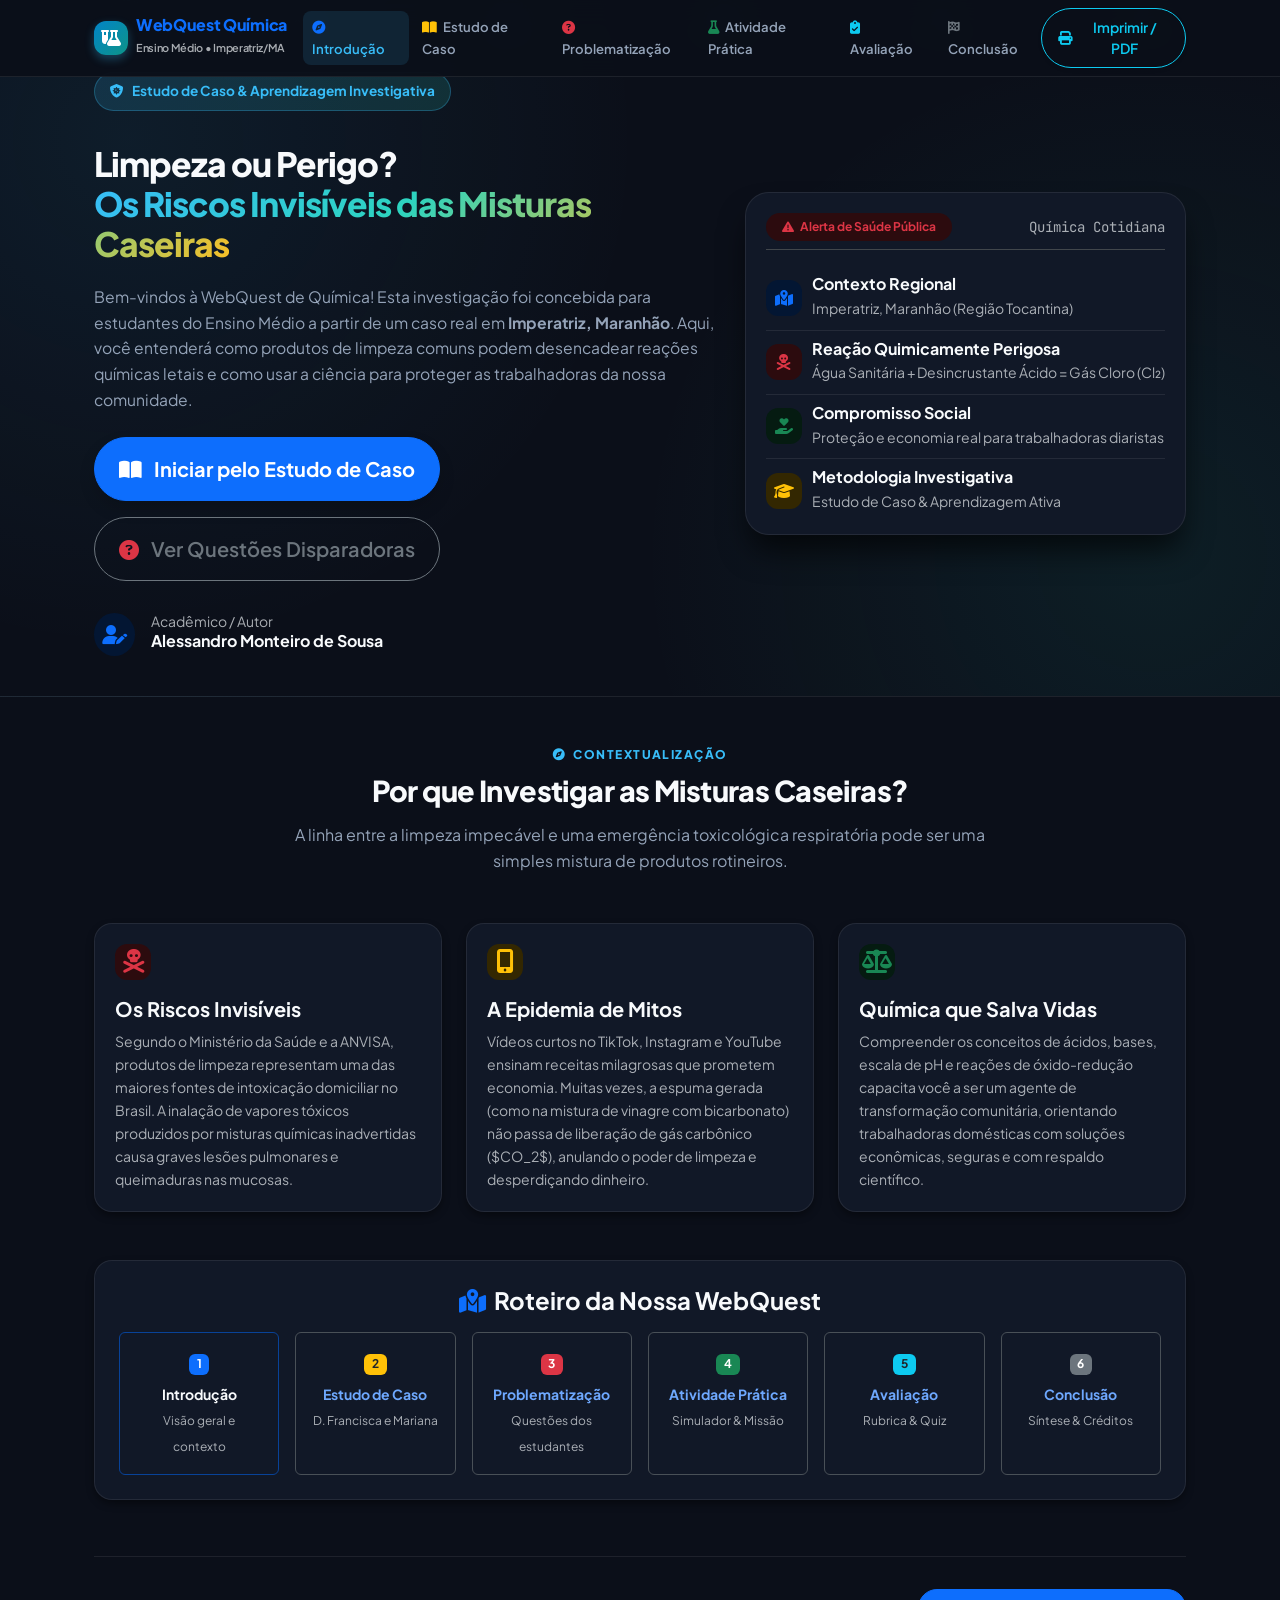
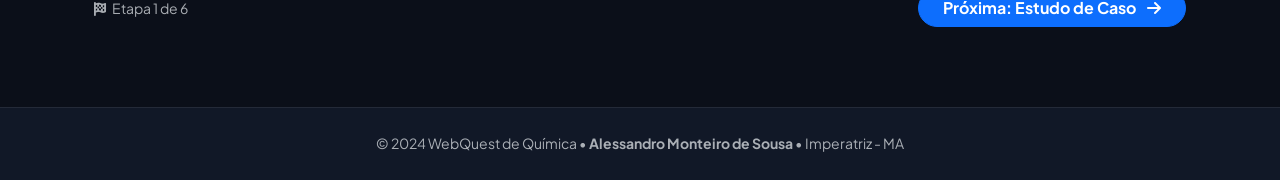
==== commit b5f7dba4: "refactor: remover critérios teóricos de Herreid e substituir por ficha prática do caso" ====
--- a/index.html
+++ b/index.html
@@ -147,8 +147,8 @@
                 <i class="fa-solid fa-graduation-cap"></i>
               </div>
               <div>
-                <h6 class="mb-0 fw-bold">Fundamentação Pedagógica</h6>
-                <small class="text-muted">Sá & Queiroz (2010) e Critérios de Herreid (1998)</small>
+                <h6 class="mb-0 fw-bold">Metodologia Investigativa</h6>
+                <small class="text-muted">Estudo de Caso & Aprendizagem Ativa</small>
               </div>
             </div>
           </div>
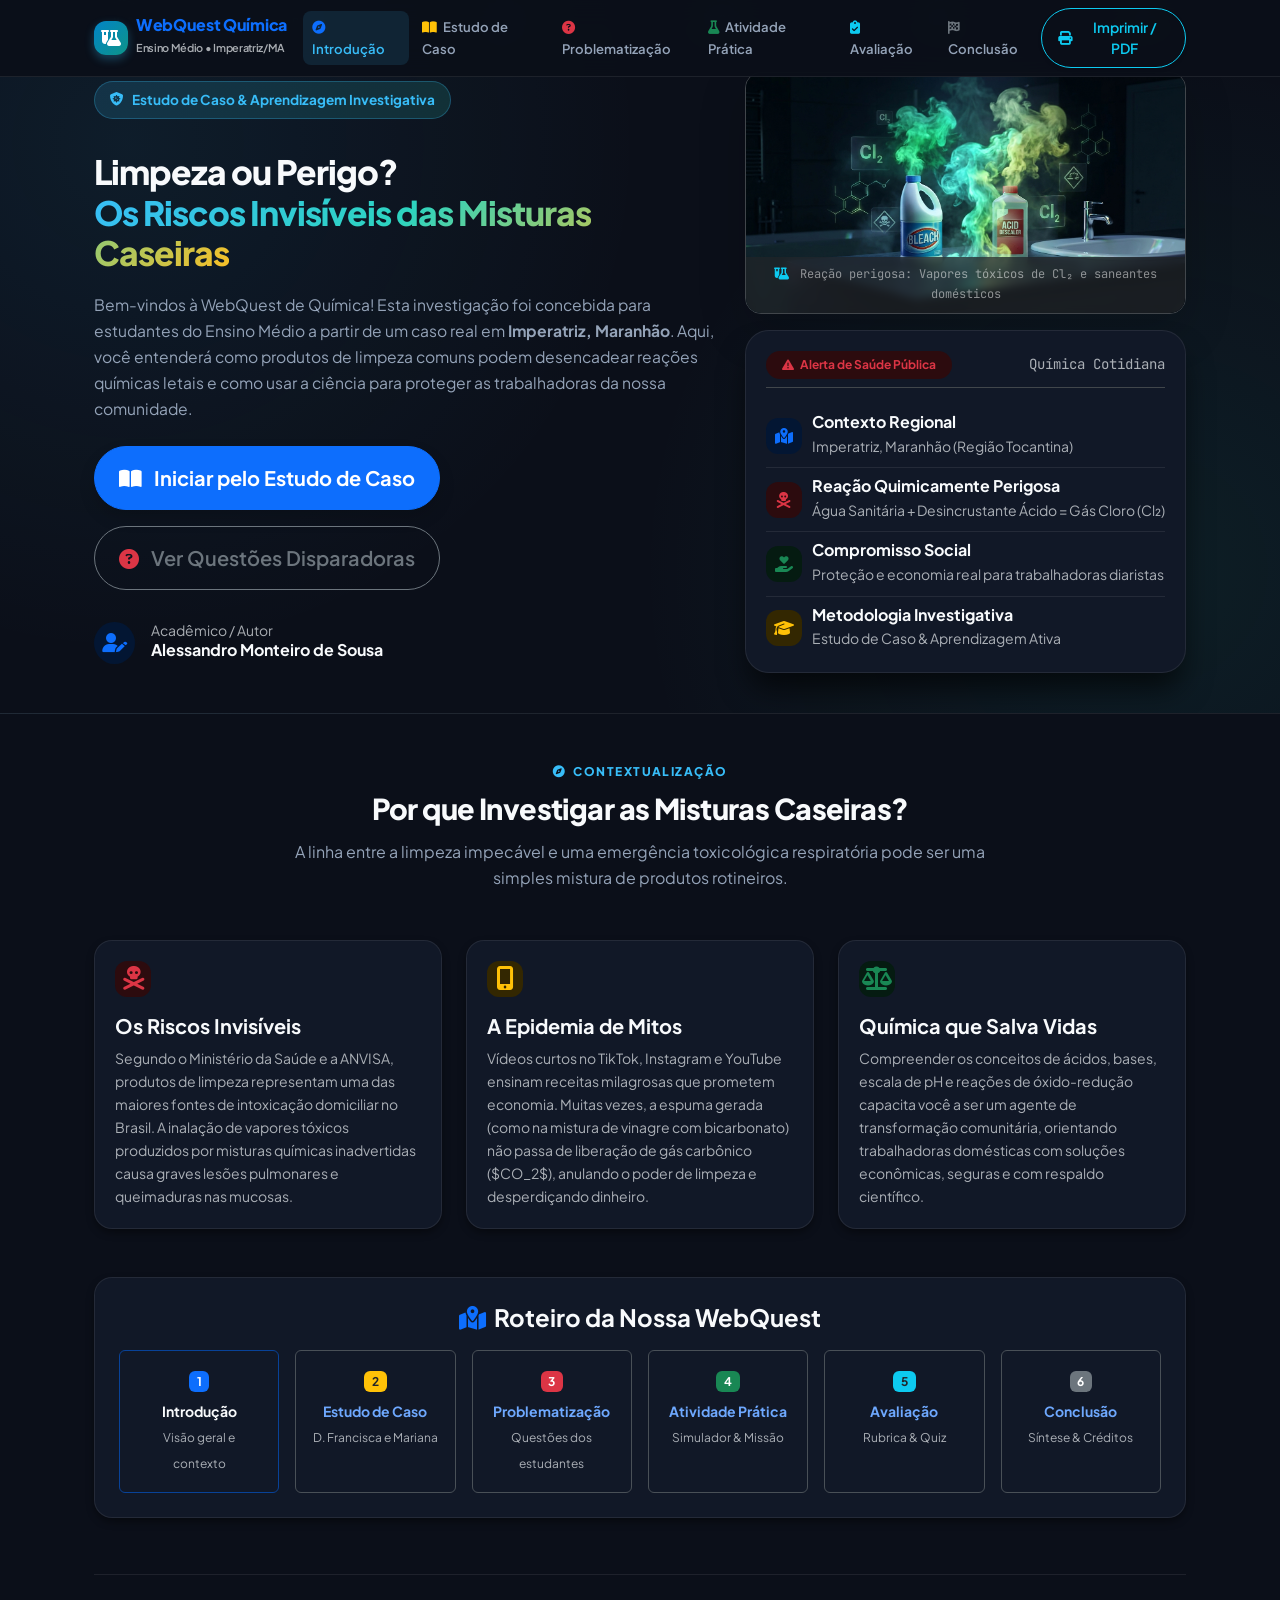
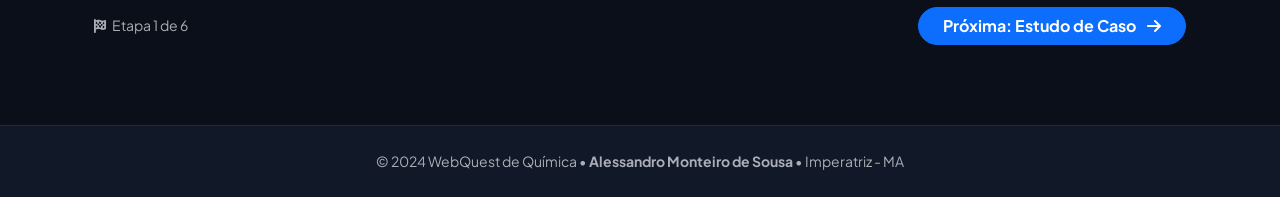
==== commit 44508774: "feat: adicionar ilustrações representativas no tema escuro" ====
--- a/index.html
+++ b/index.html
@@ -104,6 +104,13 @@
         </div>
 
         <div class="col-lg-5">
+          <div class="hero-image-wrapper mb-3 position-relative overflow-hidden rounded-4 border border-secondary-subtle shadow-lg">
+            <img src="assets/hero-quimica.jpg" alt="Ilustração científica: riscos das misturas de limpeza e vapores de cloro" class="img-fluid w-100 object-fit-cover" style="max-height: 240px;">
+            <div class="position-absolute bottom-0 start-0 end-0 p-2 bg-dark bg-opacity-75 small text-white-50 text-center font-mono" style="backdrop-filter: blur(4px); font-size: 0.75rem;">
+              <i class="fa-solid fa-flask-vial text-info me-1"></i> Reação perigosa: Vapores tóxicos de Cl₂ e saneantes domésticos
+            </div>
+          </div>
+
           <div class="hero-stats-card">
             <div class="d-flex align-items-center justify-content-between mb-3 pb-2 border-bottom border-secondary-subtle">
               <span class="badge bg-danger-subtle text-danger fw-bold px-3 py-2 rounded-pill">
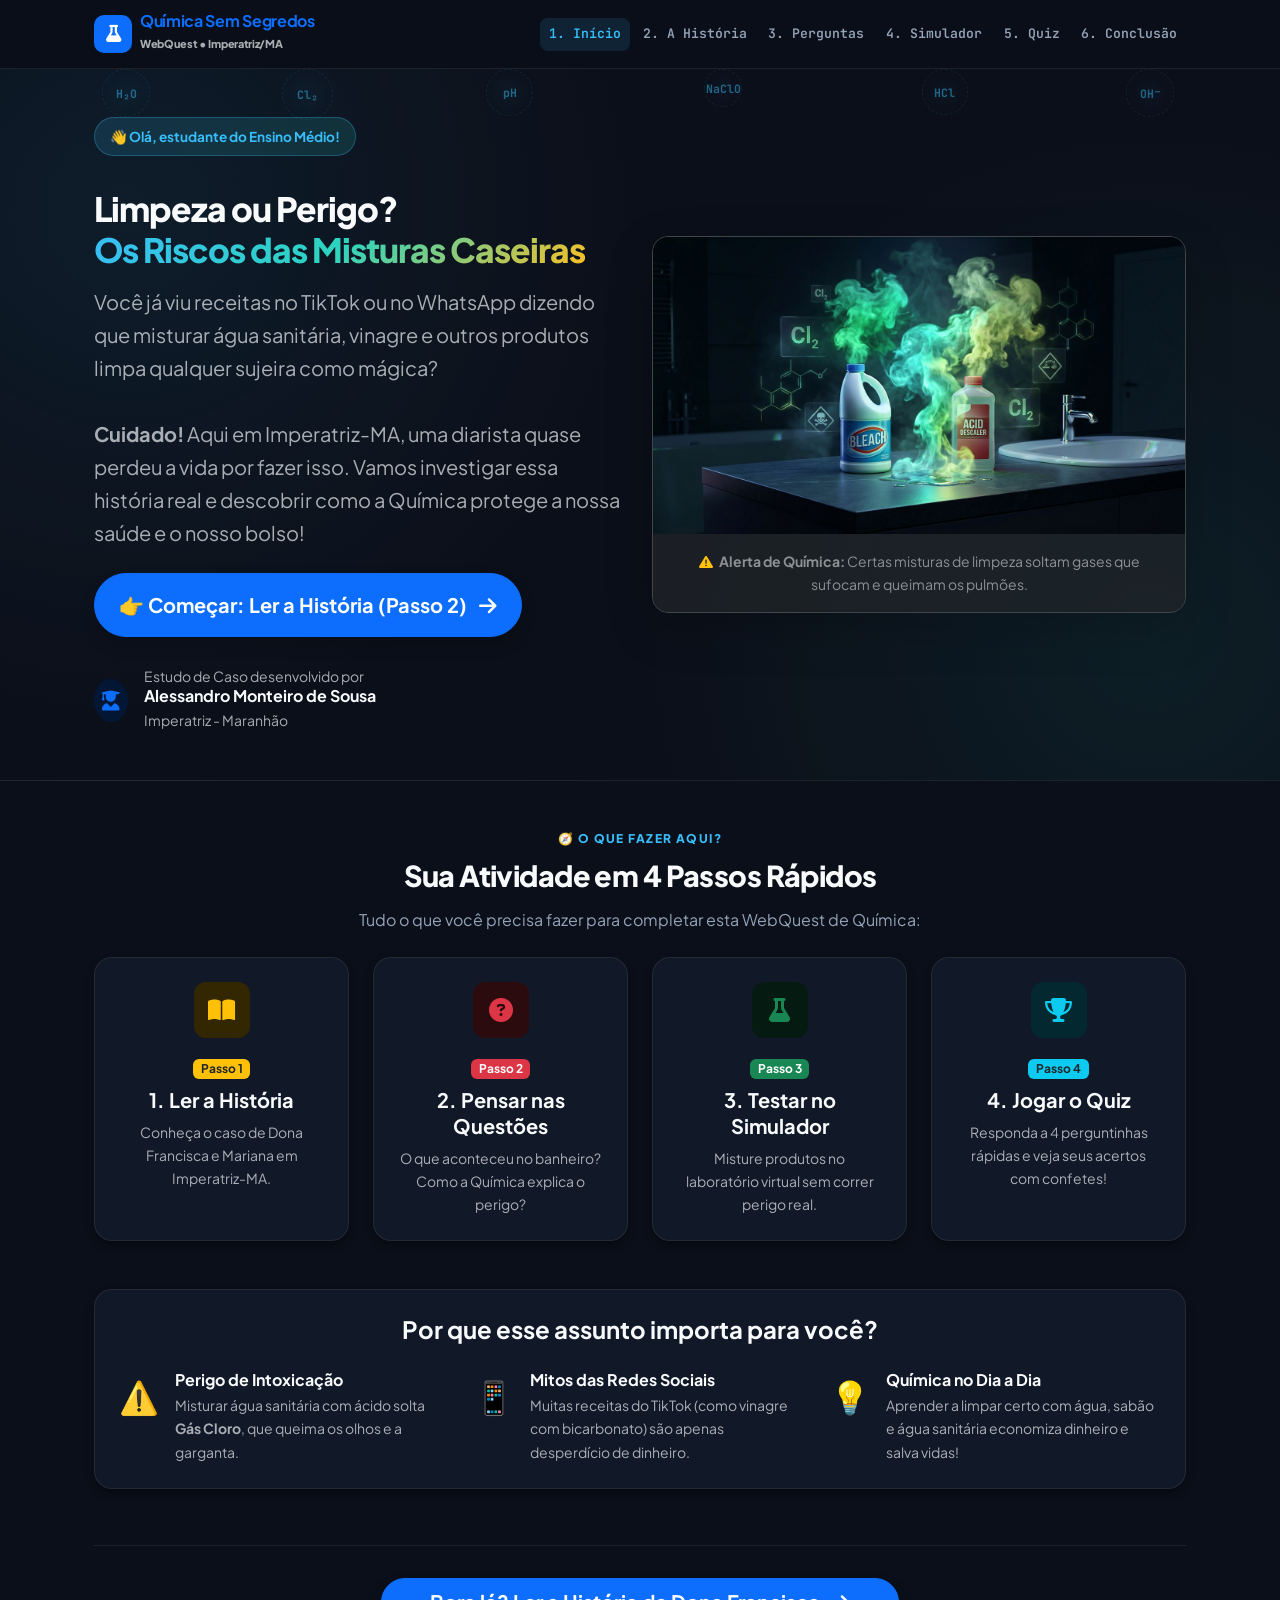
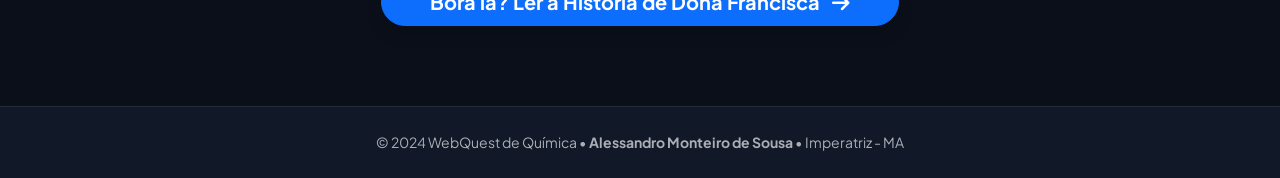
==== commit ff59f0be: "refactor: simplificar interface e linguagem para alunos do ensino medio (Modo Descomplicado)" ====
--- a/index.html
+++ b/index.html
@@ -1,162 +1,107 @@
 <!DOCTYPE html>
-<html lang="pt-BR" data-bs-theme="light">
+<html lang="pt-BR" data-bs-theme="dark">
 <head>
   <meta charset="UTF-8">
   <meta name="viewport" content="width=device-width, initial-scale=1.0">
-  <meta name="description" content="Introdução da WebQuest de Química: Limpeza ou Perigo? Os Riscos Invisíveis das Misturas Caseiras. Por Alessandro Monteiro de Sousa.">
+  <title>Limpeza ou Perigo? • WebQuest de Química (Imperatriz-MA)</title>
+  
+  <meta name="description" content="WebQuest de Química para o Ensino Médio sobre os riscos de misturas caseiras de produtos de limpeza. Caso real em Imperatriz, Maranhão.">
   <meta name="author" content="Alessandro Monteiro de Sousa">
-  <title>Introdução | WebQuest de Química: Limpeza ou Perigo?</title>
-
-  <!-- Google Fonts -->
+
+  <!-- Bootstrap 5.3 CSS -->
+  <link href="https://cdn.jsdelivr.net/npm/bootstrap@5.3.3/dist/css/bootstrap.min.css" rel="stylesheet">
+  
+  <!-- Font Awesome 6 -->
+  <link rel="stylesheet" href="https://cdnjs.cloudflare.com/ajax/libs/font-awesome/6.5.1/css/all.min.css">
+  
+  <!-- Google Fonts: Plus Jakarta Sans & JetBrains Mono -->
   <link rel="preconnect" href="https://fonts.googleapis.com">
   <link rel="preconnect" href="https://fonts.gstatic.com" crossorigin>
-  <link href="https://fonts.googleapis.com/css2?family=JetBrains+Mono:wght@400;600;700&family=Plus+Jakarta+Sans:wght@300;400;500;600;700;800&display=swap" rel="stylesheet">
-
-  <!-- Bootstrap 5.3 CSS -->
-  <link href="https://cdn.jsdelivr.net/npm/bootstrap@5.3.3/dist/css/bootstrap.min.css" rel="stylesheet">
-
-  <!-- Font Awesome 6 Icons -->
-  <link rel="stylesheet" href="https://cdnjs.cloudflare.com/ajax/libs/font-awesome/6.5.1/css/all.min.css">
-
-  <!-- Custom CSS -->
+  <link href="https://fonts.googleapis.com/css2?family=JetBrains+Mono:wght@400;600&family=Plus+Jakarta+Sans:wght@400;500;600;700;800&display=swap" rel="stylesheet">
+
+  <!-- CSS Customizado -->
   <link rel="stylesheet" href="css/style.css">
 </head>
 <body>
 
   <!-- ==========================================================================
-       BARRA DE NAVEGAÇÃO (6 TÓPICOS OFICIAIS)
-       ========================================================================== -->
-  <nav id="mainNavbar" class="navbar navbar-expand-lg fixed-top custom-navbar">
+       BARRA DE NAVEGAÇÃO DESCOMPLICADA (PASSO A PASSO)
+       ========================================================================== -->
+  <nav class="navbar navbar-expand-lg custom-navbar sticky-top">
     <div class="container px-lg-4">
-      <a class="navbar-brand" href="index.html">
-        <div class="brand-icon-wrapper">
-          <i class="fa-solid fa-flask-vial"></i>
+      <a class="navbar-brand d-flex align-items-center gap-2" href="index.html">
+        <div class="stat-icon bg-primary text-white" style="width: 38px; height: 38px; font-size: 1.1rem; border-radius: 10px;">
+          <i class="fa-solid fa-flask"></i>
         </div>
         <div>
-          <span class="d-block lh-1 text-primary fw-extrabold">WebQuest Química</span>
-          <small class="text-muted fw-semibold" style="font-size: 0.72rem;">Ensino Médio • Imperatriz/MA</small>
+          <span class="d-block lh-1 text-primary fw-bold">Química Sem Segredos</span>
+          <small class="text-muted" style="font-size: 0.72rem;">WebQuest • Imperatriz/MA</small>
         </div>
       </a>
 
-      <button class="navbar-toggler border-0 shadow-none" type="button" data-bs-toggle="collapse" data-bs-target="#navMenu" aria-controls="navMenu" aria-expanded="false" aria-label="Alternar navegação">
-        <i class="fa-solid fa-bars-staggered fa-lg text-primary"></i>
+      <button class="navbar-toggler border-0 shadow-none" type="button" data-bs-toggle="collapse" data-bs-target="#navMenu" aria-controls="navMenu" aria-expanded="false" aria-label="Abrir menu">
+        <i class="fa-solid fa-bars fa-lg text-primary"></i>
       </button>
 
       <div class="collapse navbar-collapse" id="navMenu">
-        <ul class="navbar-nav mx-auto mb-2 mb-lg-0 gap-1">
-          <li class="nav-item"><a class="nav-link active" href="index.html"><i class="fa-solid fa-compass me-1 text-primary"></i> Introdução</a></li>
-          <li class="nav-item"><a class="nav-link" href="caso.html"><i class="fa-solid fa-book-open me-1 text-warning"></i> Estudo de Caso</a></li>
-          <li class="nav-item"><a class="nav-link" href="problematizacao.html"><i class="fa-solid fa-circle-question me-1 text-danger"></i> Problematização</a></li>
-          <li class="nav-item"><a class="nav-link" href="atividade.html"><i class="fa-solid fa-flask me-1 text-success"></i> Atividade Prática</a></li>
-          <li class="nav-item"><a class="nav-link" href="avaliacao.html"><i class="fa-solid fa-clipboard-check me-1 text-info"></i> Avaliação</a></li>
-          <li class="nav-item"><a class="nav-link" href="conclusao.html"><i class="fa-solid fa-flag-checkered me-1 text-secondary"></i> Conclusão</a></li>
+        <ul class="navbar-nav ms-auto mb-2 mb-lg-0 gap-1 font-mono">
+          <li class="nav-item"><a class="nav-link active" href="index.html">1. Início</a></li>
+          <li class="nav-item"><a class="nav-link" href="caso.html">2. A História</a></li>
+          <li class="nav-item"><a class="nav-link" href="problematizacao.html">3. Perguntas</a></li>
+          <li class="nav-item"><a class="nav-link" href="atividade.html">4. Simulador</a></li>
+          <li class="nav-item"><a class="nav-link" href="avaliacao.html">5. Quiz</a></li>
+          <li class="nav-item"><a class="nav-link" href="conclusao.html">6. Conclusão</a></li>
         </ul>
-
-        <div class="d-flex align-items-center mt-3 mt-lg-0">
-          <button onclick="window.print()" class="btn btn-outline-info btn-sm px-3 py-2 rounded-pill fw-semibold d-flex align-items-center gap-2 shadow-sm">
-            <i class="fa-solid fa-print"></i>
-            <span>Imprimir / PDF</span>
-          </button>
-        </div>
       </div>
     </div>
   </nav>
 
   <!-- ==========================================================================
-       HERO PRINCIPAL
-       ========================================================================== -->
-  <header class="hero-section">
+       HERO PRINCIPAL (ACOLHEDOR E DIRETO AO PONTO)
+       ========================================================================== -->
+  <header class="hero-section py-5">
     <div class="container px-lg-4">
       <div class="row align-items-center g-4">
-        <div class="col-lg-7">
+        <div class="col-lg-6">
           <div class="badge-hero mb-3">
-            <i class="fa-solid fa-shield-virus"></i>
-            <span>Estudo de Caso & Aprendizagem Investigativa</span>
-          </div>
-
-          <h1 class="hero-title">
+            <span>👋 Olá, estudante do Ensino Médio!</span>
+          </div>
+
+          <h1 class="hero-title mb-3">
             Limpeza ou Perigo? <br>
-            <span class="hero-gradient-text">Os Riscos Invisíveis das Misturas Caseiras</span>
+            <span class="hero-gradient-text">Os Riscos das Misturas Caseiras</span>
           </h1>
 
-          <p class="hero-subtitle mb-4">
-            Bem-vindos à WebQuest de Química! Esta investigação foi concebida para estudantes do Ensino Médio a partir de um caso real em <strong>Imperatriz, Maranhão</strong>. Aqui, você entenderá como produtos de limpeza comuns podem desencadear reações químicas letais e como usar a ciência para proteger as trabalhadoras da nossa comunidade.
+          <p class="hero-subtitle mb-4 text-muted fs-5">
+            Você já viu receitas no TikTok ou no WhatsApp dizendo que misturar água sanitária, vinagre e outros produtos limpa qualquer sujeira como mágica?
+            <br><br>
+            <strong>Cuidado!</strong> Aqui em Imperatriz-MA, uma diarista quase perdeu a vida por fazer isso. Vamos investigar essa história real e descobrir como a Química protege a nossa saúde e o nosso bolso!
           </p>
 
           <div class="d-flex flex-wrap gap-3 mb-4">
             <a href="caso.html" class="btn btn-primary btn-lg px-4 py-3 rounded-pill fw-bold shadow">
-              <i class="fa-solid fa-book-open me-2"></i> Iniciar pelo Estudo de Caso
-            </a>
-            <a href="problematizacao.html" class="btn btn-outline-secondary btn-lg px-4 py-3 rounded-pill fw-semibold">
-              <i class="fa-solid fa-circle-question me-2 text-danger"></i> Ver Questões Disparadoras
+              👉 Começar: Ler a História (Passo 2) <i class="fa-solid fa-arrow-right ms-2"></i>
             </a>
           </div>
 
           <div class="d-flex align-items-center gap-3 pt-2">
             <div class="rounded-circle bg-primary-subtle p-2 text-primary">
-              <i class="fa-solid fa-user-pen fa-lg"></i>
-            </div>
-            <div>
-              <small class="text-muted d-block lh-1">Acadêmico / Autor</small>
-              <span class="fw-bold text-main">Alessandro Monteiro de Sousa</span>
-            </div>
-          </div>
-        </div>
-
-        <div class="col-lg-5">
-          <div class="hero-image-wrapper mb-3 position-relative overflow-hidden rounded-4 border border-secondary-subtle shadow-lg">
-            <img src="assets/hero-quimica.jpg" alt="Ilustração científica: riscos das misturas de limpeza e vapores de cloro" class="img-fluid w-100 object-fit-cover" style="max-height: 240px;">
-            <div class="position-absolute bottom-0 start-0 end-0 p-2 bg-dark bg-opacity-75 small text-white-50 text-center font-mono" style="backdrop-filter: blur(4px); font-size: 0.75rem;">
-              <i class="fa-solid fa-flask-vial text-info me-1"></i> Reação perigosa: Vapores tóxicos de Cl₂ e saneantes domésticos
-            </div>
-          </div>
-
-          <div class="hero-stats-card">
-            <div class="d-flex align-items-center justify-content-between mb-3 pb-2 border-bottom border-secondary-subtle">
-              <span class="badge bg-danger-subtle text-danger fw-bold px-3 py-2 rounded-pill">
-                <i class="fa-solid fa-triangle-exclamation me-1"></i> Alerta de Saúde Pública
-              </span>
-              <span class="small text-muted font-mono">Química Cotidiana</span>
-            </div>
-
-            <div class="hero-stat-item">
-              <div class="stat-icon bg-primary-subtle text-primary">
-                <i class="fa-solid fa-map-location-dot"></i>
-              </div>
-              <div>
-                <h6 class="mb-0 fw-bold">Contexto Regional</h6>
-                <small class="text-muted">Imperatriz, Maranhão (Região Tocantina)</small>
-              </div>
-            </div>
-
-            <div class="hero-stat-item">
-              <div class="stat-icon bg-danger-subtle text-danger">
-                <i class="fa-solid fa-skull-crossbones"></i>
-              </div>
-              <div>
-                <h6 class="mb-0 fw-bold">Reação Quimicamente Perigosa</h6>
-                <small class="text-muted">Água Sanitária + Desincrustante Ácido = Gás Cloro (Cl₂)</small>
-              </div>
-            </div>
-
-            <div class="hero-stat-item">
-              <div class="stat-icon bg-success-subtle text-success">
-                <i class="fa-solid fa-hand-holding-heart"></i>
-              </div>
-              <div>
-                <h6 class="mb-0 fw-bold">Compromisso Social</h6>
-                <small class="text-muted">Proteção e economia real para trabalhadoras diaristas</small>
-              </div>
-            </div>
-
-            <div class="hero-stat-item">
-              <div class="stat-icon bg-warning-subtle text-warning">
-                <i class="fa-solid fa-graduation-cap"></i>
-              </div>
-              <div>
-                <h6 class="mb-0 fw-bold">Metodologia Investigativa</h6>
-                <small class="text-muted">Estudo de Caso & Aprendizagem Ativa</small>
-              </div>
+              <i class="fa-solid fa-user-graduate fa-lg"></i>
+            </div>
+            <div>
+              <small class="text-muted d-block lh-1">Estudo de Caso desenvolvido por</small>
+              <strong class="text-main">Alessandro Monteiro de Sousa</strong>
+              <small class="text-muted d-block">Imperatriz - Maranhão</small>
+            </div>
+          </div>
+        </div>
+
+        <div class="col-lg-6">
+          <div class="hero-image-wrapper position-relative overflow-hidden rounded-4 border border-secondary-subtle shadow-lg">
+            <img src="assets/hero-quimica.jpg" alt="Misturas perigosas de produtos de limpeza" class="img-fluid w-100 object-fit-cover" style="max-height: 380px;">
+            <div class="p-3 bg-dark bg-opacity-75 small text-center text-white-50">
+              <i class="fa-solid fa-triangle-exclamation text-warning me-1"></i>
+              <strong>Alerta de Química:</strong> Certas misturas de limpeza soltam gases que sufocam e queimam os pulmões.
             </div>
           </div>
         </div>
@@ -165,120 +110,119 @@
   </header>
 
   <!-- ==========================================================================
-       CONTEÚDO DA INTRODUÇÃO
+       ROTEIRO EM 4 PASSOS SIMPLES
        ========================================================================== -->
   <main class="container px-lg-4 my-5">
-    <div class="section-header text-center mx-auto mb-5">
-      <span class="section-tag"><i class="fa-solid fa-compass me-1"></i> Contextualização</span>
-      <h2 class="section-title">Por que Investigar as Misturas Caseiras?</h2>
+    <div class="section-header text-center mx-auto mb-4">
+      <span class="section-tag">🧭 O Que Fazer Aqui?</span>
+      <h2 class="section-title">Sua Atividade em 4 Passos Rápidos</h2>
       <p class="section-desc mx-auto">
-        A linha entre a limpeza impecável e uma emergência toxicológica respiratória pode ser uma simples mistura de produtos rotineiros.
+        Tudo o que você precisa fazer para completar esta WebQuest de Química:
       </p>
     </div>
 
-    <!-- Os 3 Pilares -->
     <div class="row g-4 mb-5">
-      <div class="col-md-4">
-        <div class="custom-card">
-          <div class="stat-icon bg-danger-subtle text-danger mb-3">
-            <i class="fa-solid fa-skull-crossbones fa-xl"></i>
-          </div>
-          <h5 class="fw-bold text-main">Os Riscos Invisíveis</h5>
-          <p class="small text-muted mb-0">
-            Segundo o Ministério da Saúde e a ANVISA, produtos de limpeza representam uma das maiores fontes de intoxicação domiciliar no Brasil. A inalação de vapores tóxicos produzidos por misturas químicas inadvertidas causa graves lesões pulmonares e queimaduras nas mucosas.
-          </p>
-        </div>
-      </div>
-
-      <div class="col-md-4">
-        <div class="custom-card">
-          <div class="stat-icon bg-warning-subtle text-warning mb-3">
-            <i class="fa-solid fa-mobile-screen-button fa-xl"></i>
-          </div>
-          <h5 class="fw-bold text-main">A Epidemia de Mitos</h5>
-          <p class="small text-muted mb-0">
-            Vídeos curtos no TikTok, Instagram e YouTube ensinam receitas milagrosas que prometem economia. Muitas vezes, a espuma gerada (como na mistura de vinagre com bicarbonato) não passa de liberação de gás carbônico ($CO_2$), anulando o poder de limpeza e desperdiçando dinheiro.
-          </p>
-        </div>
-      </div>
-
-      <div class="col-md-4">
-        <div class="custom-card">
-          <div class="stat-icon bg-success-subtle text-success mb-3">
-            <i class="fa-solid fa-scale-balanced fa-xl"></i>
-          </div>
-          <h5 class="fw-bold text-main">Química que Salva Vidas</h5>
-          <p class="small text-muted mb-0">
-            Compreender os conceitos de ácidos, bases, escala de pH e reações de óxido-redução capacita você a ser um agente de transformação comunitária, orientando trabalhadoras domésticas com soluções econômicas, seguras e com respaldo científico.
-          </p>
-        </div>
-      </div>
-    </div>
-
-    <!-- Guia Rápido dos 6 Tópicos da WebQuest -->
+      <div class="col-md-6 col-lg-3">
+        <a href="caso.html" class="text-decoration-none">
+          <div class="custom-card h-100 hover-card text-center p-4">
+            <div class="stat-icon bg-warning-subtle text-warning mx-auto mb-3" style="width: 56px; height: 56px; font-size: 1.5rem;">
+              <i class="fa-solid fa-book-open"></i>
+            </div>
+            <span class="badge bg-warning text-dark mb-2">Passo 1</span>
+            <h5 class="fw-bold text-main">1. Ler a História</h5>
+            <p class="small text-muted mb-0">
+              Conheça o caso de Dona Francisca e Mariana em Imperatriz-MA.
+            </p>
+          </div>
+        </a>
+      </div>
+
+      <div class="col-md-6 col-lg-3">
+        <a href="problematizacao.html" class="text-decoration-none">
+          <div class="custom-card h-100 hover-card text-center p-4">
+            <div class="stat-icon bg-danger-subtle text-danger mx-auto mb-3" style="width: 56px; height: 56px; font-size: 1.5rem;">
+              <i class="fa-solid fa-circle-question"></i>
+            </div>
+            <span class="badge bg-danger mb-2">Passo 2</span>
+            <h5 class="fw-bold text-main">2. Pensar nas Questões</h5>
+            <p class="small text-muted mb-0">
+              O que aconteceu no banheiro? Como a Química explica o perigo?
+            </p>
+          </div>
+        </a>
+      </div>
+
+      <div class="col-md-6 col-lg-3">
+        <a href="atividade.html" class="text-decoration-none">
+          <div class="custom-card h-100 hover-card text-center p-4">
+            <div class="stat-icon bg-success-subtle text-success mx-auto mb-3" style="width: 56px; height: 56px; font-size: 1.5rem;">
+              <i class="fa-solid fa-flask"></i>
+            </div>
+            <span class="badge bg-success mb-2">Passo 3</span>
+            <h5 class="fw-bold text-main">3. Testar no Simulador</h5>
+            <p class="small text-muted mb-0">
+              Misture produtos no laboratório virtual sem correr perigo real.
+            </p>
+          </div>
+        </a>
+      </div>
+
+      <div class="col-md-6 col-lg-3">
+        <a href="avaliacao.html" class="text-decoration-none">
+          <div class="custom-card h-100 hover-card text-center p-4">
+            <div class="stat-icon bg-info-subtle text-info mx-auto mb-3" style="width: 56px; height: 56px; font-size: 1.5rem;">
+              <i class="fa-solid fa-trophy"></i>
+            </div>
+            <span class="badge bg-info text-dark mb-2">Passo 4</span>
+            <h5 class="fw-bold text-main">4. Jogar o Quiz</h5>
+            <p class="small text-muted mb-0">
+              Responda a 4 perguntinhas rápidas e veja seus acertos com confetes!
+            </p>
+          </div>
+        </a>
+      </div>
+    </div>
+
+    <!-- 3 Cartões Práticos -->
     <div class="custom-card p-4 mb-5">
-      <h4 class="fw-bold text-main mb-3 text-center"><i class="fa-solid fa-map-location-dot me-2 text-primary"></i>Roteiro da Nossa WebQuest</h4>
-      <div class="row g-3 text-center">
-        <div class="col-6 col-md-4 col-xl-2">
-          <div class="p-3 rounded bg-subtle border border-primary-subtle h-100">
-            <span class="badge bg-primary mb-2">1</span>
-            <strong class="d-block text-main small">Introdução</strong>
-            <span class="text-muted" style="font-size: 0.75rem;">Visão geral e contexto</span>
-          </div>
-        </div>
-        <div class="col-6 col-md-4 col-xl-2">
-          <a href="caso.html" class="text-decoration-none d-block h-100">
-            <div class="p-3 rounded bg-subtle border h-100 hover-card">
-              <span class="badge bg-warning text-dark mb-2">2</span>
-              <strong class="d-block text-main small">Estudo de Caso</strong>
-              <span class="text-muted" style="font-size: 0.75rem;">D. Francisca e Mariana</span>
-            </div>
-          </a>
-        </div>
-        <div class="col-6 col-md-4 col-xl-2">
-          <a href="problematizacao.html" class="text-decoration-none d-block h-100">
-            <div class="p-3 rounded bg-subtle border h-100 hover-card">
-              <span class="badge bg-danger mb-2">3</span>
-              <strong class="d-block text-main small">Problematização</strong>
-              <span class="text-muted" style="font-size: 0.75rem;">Questões dos estudantes</span>
-            </div>
-          </a>
-        </div>
-        <div class="col-6 col-md-4 col-xl-2">
-          <a href="atividade.html" class="text-decoration-none d-block h-100">
-            <div class="p-3 rounded bg-subtle border h-100 hover-card">
-              <span class="badge bg-success mb-2">4</span>
-              <strong class="d-block text-main small">Atividade Prática</strong>
-              <span class="text-muted" style="font-size: 0.75rem;">Simulador & Missão</span>
-            </div>
-          </a>
-        </div>
-        <div class="col-6 col-md-4 col-xl-2">
-          <a href="avaliacao.html" class="text-decoration-none d-block h-100">
-            <div class="p-3 rounded bg-subtle border h-100 hover-card">
-              <span class="badge bg-info text-dark mb-2">5</span>
-              <strong class="d-block text-main small">Avaliação</strong>
-              <span class="text-muted" style="font-size: 0.75rem;">Rubrica & Quiz</span>
-            </div>
-          </a>
-        </div>
-        <div class="col-6 col-md-4 col-xl-2">
-          <a href="conclusao.html" class="text-decoration-none d-block h-100">
-            <div class="p-3 rounded bg-subtle border h-100 hover-card">
-              <span class="badge bg-secondary mb-2">6</span>
-              <strong class="d-block text-main small">Conclusão</strong>
-              <span class="text-muted" style="font-size: 0.75rem;">Síntese & Créditos</span>
-            </div>
-          </a>
+      <h4 class="fw-bold text-main mb-4 text-center">Por que esse assunto importa para você?</h4>
+      <div class="row g-4">
+        <div class="col-md-4">
+          <div class="d-flex gap-3">
+            <div class="fs-2 text-danger">⚠️</div>
+            <div>
+              <h6 class="fw-bold text-main mb-1">Perigo de Intoxicação</h6>
+              <p class="small text-muted mb-0">Misturar água sanitária com ácido solta <strong>Gás Cloro</strong>, que queima os olhos e a garganta.</p>
+            </div>
+          </div>
+        </div>
+
+        <div class="col-md-4">
+          <div class="d-flex gap-3">
+            <div class="fs-2 text-warning">📱</div>
+            <div>
+              <h6 class="fw-bold text-main mb-1">Mitos das Redes Sociais</h6>
+              <p class="small text-muted mb-0">Muitas receitas do TikTok (como vinagre com bicarbonato) são apenas desperdício de dinheiro.</p>
+            </div>
+          </div>
+        </div>
+
+        <div class="col-md-4">
+          <div class="d-flex gap-3">
+            <div class="fs-2 text-success">💡</div>
+            <div>
+              <h6 class="fw-bold text-main mb-1">Química no Dia a Dia</h6>
+              <p class="small text-muted mb-0">Aprender a limpar certo com água, sabão e água sanitária economiza dinheiro e salva vidas!</p>
+            </div>
+          </div>
         </div>
       </div>
     </div>
 
     <!-- Navegação Inferior -->
-    <div class="page-nav-controls">
-      <span class="text-muted small"><i class="fa-solid fa-flag-checkered me-1"></i> Etapa 1 de 6</span>
-      <a href="caso.html" class="btn btn-primary rounded-pill px-4 fw-bold">
-        Próxima: Estudo de Caso <i class="fa-solid fa-arrow-right ms-2"></i>
+    <div class="page-nav-controls justify-content-center">
+      <a href="caso.html" class="btn btn-primary btn-lg rounded-pill px-5 fw-bold shadow">
+        Bora lá? Ler a História de Dona Francisca <i class="fa-solid fa-arrow-right ms-2"></i>
       </a>
     </div>
   </main>
@@ -294,8 +238,9 @@
     </div>
   </footer>
 
-  <!-- Scripts -->
+  <!-- Bootstrap 5.3 Bundle JS -->
   <script src="https://cdn.jsdelivr.net/npm/bootstrap@5.3.3/dist/js/bootstrap.bundle.min.js"></script>
+  <!-- Script Principal -->
   <script src="js/script.js"></script>
 </body>
-</html>
+</html>
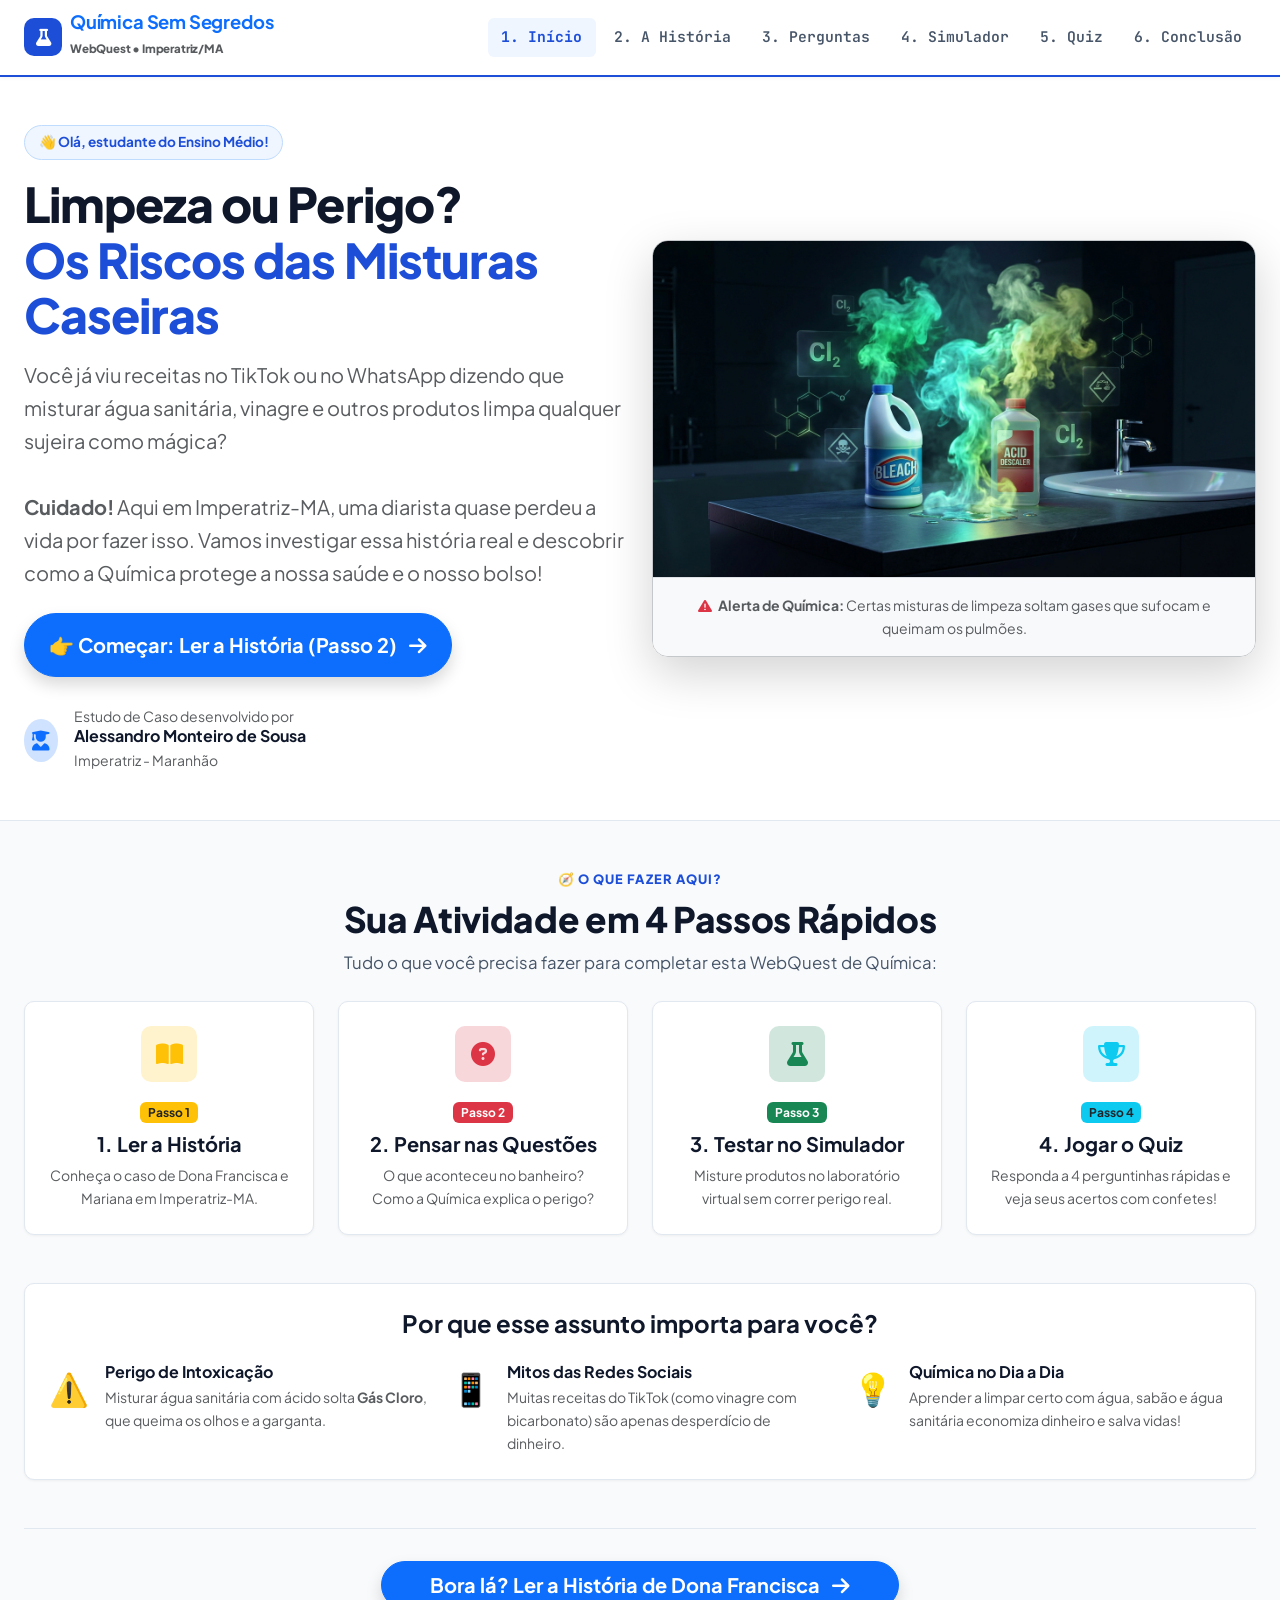
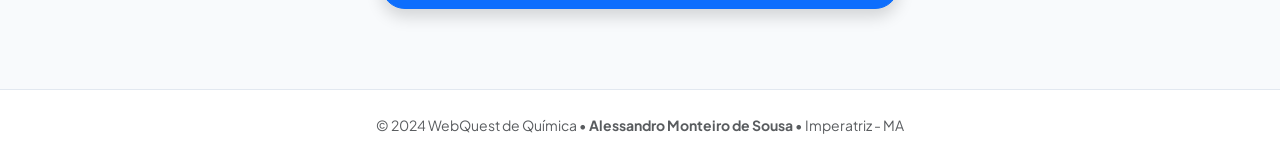
==== commit a2e809fe: "feat: design institucional claro, eliminacao de bordas excessivas e foco academico" ====
--- a/index.html
+++ b/index.html
@@ -1,5 +1,5 @@
 <!DOCTYPE html>
-<html lang="pt-BR" data-bs-theme="dark">
+<html lang="pt-BR" data-bs-theme="light">
 <head>
   <meta charset="UTF-8">
   <meta name="viewport" content="width=device-width, initial-scale=1.0">
@@ -99,8 +99,8 @@
         <div class="col-lg-6">
           <div class="hero-image-wrapper position-relative overflow-hidden rounded-4 border border-secondary-subtle shadow-lg">
             <img src="assets/hero-quimica.jpg" alt="Misturas perigosas de produtos de limpeza" class="img-fluid w-100 object-fit-cover" style="max-height: 380px;">
-            <div class="p-3 bg-dark bg-opacity-75 small text-center text-white-50">
-              <i class="fa-solid fa-triangle-exclamation text-warning me-1"></i>
+            <div class="p-3 bg-light border-top small text-center text-muted">
+              <i class="fa-solid fa-triangle-exclamation text-danger me-1"></i>
               <strong>Alerta de Química:</strong> Certas misturas de limpeza soltam gases que sufocam e queimam os pulmões.
             </div>
           </div>
--- a/css/style.css
+++ b/css/style.css
@@ -1,63 +1,66 @@
 /* ==========================================================================
-   WEBQUEST: LIMPEZA OU PERIGO? OS RISCOS INVISÍVEIS DAS MISTURAS CASEIRAS
-   Estudo de Caso de Química para o Ensino Médio - Imperatriz / MA
+   WEBQUEST DE QUÍMICA: LIMPEZA OU PERIGO?
+   Estudo de Caso para o Ensino Médio • Imperatriz / Maranhão
    Autor: Alessandro Monteiro de Sousa
-   TEMA ESCURO PERMANENTE & OTIMIZAÇÃO PARA NOTEBOOKS E CELULARES
-   ========================================================================== */
-
-:root, [data-bs-theme="dark"] {
+   DESIGN INSTITUCIONAL CLARO (SEDUC-MA / ACADÊMICO) • 100% RESPONSIVO
+   ========================================================================== */
+
+:root, [data-bs-theme="light"] {
   --font-sans: 'Plus Jakarta Sans', -apple-system, BlinkMacSystemFont, "Segoe UI", Roboto, sans-serif;
   --font-mono: 'JetBrains Mono', SFMono-Regular, Menlo, Monaco, Consolas, monospace;
 
-  /* Paleta Dark Theme Permanente */
-  --primary: #38bdf8;
-  --primary-hover: #0ea5e9;
-  --primary-subtle: rgba(56, 189, 248, 0.14);
-  --primary-rgb: 56, 189, 248;
-  
-  --secondary: #2dd4bf;
-  --secondary-subtle: rgba(45, 212, 191, 0.14);
-  
-  --accent: #fbbf24;
-  --accent-subtle: rgba(251, 191, 36, 0.14);
-
-  --danger-custom: #f87171;
-  --danger-subtle: rgba(248, 113, 113, 0.15);
-  
-  --warning-custom: #fbbf24;
-  --warning-subtle: rgba(251, 191, 36, 0.15);
-  
-  --success-custom: #34d399;
-  --success-subtle: rgba(52, 211, 153, 0.15);
-
-  --bg-body: #0b0f19;
-  --bg-surface: #111827;
-  --bg-surface-elevated: #1e293b;
-  --bg-subtle: #162032;
-  
-  --text-main: #f8fafc;
-  --text-muted: #94a3b8;
-  --text-inverted: #0f172a;
-  
-  --border-color: rgba(255, 255, 255, 0.08);
-  --border-subtle: rgba(255, 255, 255, 0.05);
-  
-  --shadow-sm: 0 1px 3px 0 rgb(0 0 0 / 0.35);
-  --shadow-md: 0 4px 8px -1px rgb(0 0 0 / 0.45);
-  --shadow-lg: 0 10px 20px -3px rgb(0 0 0 / 0.55);
-  --shadow-xl: 0 20px 30px -5px rgb(0 0 0 / 0.65);
-  
-  --radius-sm: 8px;
-  --radius-md: 12px;
-  --radius-lg: 18px;
-  --radius-xl: 24px;
-  
-  --nav-height: 68px;
-  --transition: all 0.25s cubic-bezier(0.4, 0, 0.2, 1);
-}
-
-/* ==========================================================================
-   Base & Typography
+  /* Cores Institucionais Educacionais (Limpo, Sóbrio e Acolhedor) */
+  --primary: #1d4ed8;            /* Azul Real Institucional */
+  --primary-hover: #1e40af;
+  --primary-subtle: #eff6ff;     /* Fundo azul bem suave */
+  --primary-border: #bfdbfe;
+  --primary-rgb: 29, 78, 216;
+  
+  --secondary: #0891b2;          /* Azul Petróleo / Ciano sóbrio */
+  --secondary-subtle: #ecfeff;
+  
+  --accent: #d97706;             /* Âmbar institucional */
+  --accent-subtle: #fffbeb;
+
+  --danger-custom: #dc2626;      /* Vermelho alerta institucional */
+  --danger-subtle: #fef2f2;
+  --danger-border: #fecaca;
+  
+  --warning-custom: #d97706;     /* Âmbar aviso */
+  --warning-subtle: #fffbeb;
+  --warning-border: #fde68a;
+  
+  --success-custom: #16a34a;     /* Verde institucional */
+  --success-subtle: #f0fdf4;
+  --success-border: #bbf7d0;
+
+  --bg-body: #f8fafc;            /* Fundo cinza suave muito limpo */
+  --bg-surface: #ffffff;         /* Branco puro para os cards */
+  --bg-surface-elevated: #f1f5f9;/* Cinza claro para áreas de destaque */
+  --bg-subtle: #f8fafc;
+  
+  --text-main: #0f172a;          /* Texto principal escuro, alto contraste */
+  --text-muted: #475569;         /* Texto secundário legível */
+  --text-inverted: #ffffff;
+  
+  --border-color: #e2e8f0;       /* Bordas sutis e limpas */
+  --border-subtle: #edf2f7;
+  
+  --shadow-sm: 0 1px 3px 0 rgba(0, 0, 0, 0.05);
+  --shadow-md: 0 4px 6px -1px rgba(0, 0, 0, 0.06), 0 2px 4px -2px rgba(0, 0, 0, 0.04);
+  --shadow-lg: 0 10px 15px -3px rgba(0, 0, 0, 0.07), 0 4px 6px -4px rgba(0, 0, 0, 0.04);
+  
+  --radius-sm: 6px;
+  --radius-md: 10px;
+  --radius-lg: 14px;
+  --radius-xl: 18px;
+  
+  --nav-height: 64px;
+  --transition: all 0.2s ease-in-out;
+}
+
+/* ==========================================================================
+   Base & Tipografia
    ========================================================================== */
 *, *::before, *::after {
   box-sizing: border-box;
@@ -77,22 +80,35 @@
 h1, h2, h3, h4, h5, h6 {
   color: var(--text-main);
   font-weight: 700;
-  line-height: 1.3;
+  line-height: 1.25;
 }
 
 .font-mono {
   font-family: var(--font-mono);
 }
 
-/* ==========================================================================
-   Navigation Bar
+/* Aproveitamento Amplo da Tela (Elimina Bordas Gigantes) */
+.container, .container-xl, .container-lg {
+  max-width: 1380px !important;
+  width: 100% !important;
+  padding-left: 1.5rem !important;
+  padding-right: 1.5rem !important;
+}
+
+@media (min-width: 1400px) {
+  .container, .container-xl {
+    max-width: 1440px !important;
+  }
+}
+
+/* ==========================================================================
+   Barra de Navegação Institucional
    ========================================================================== */
 .custom-navbar {
   min-height: var(--nav-height);
-  background-color: rgba(11, 15, 25, 0.94);
-  backdrop-filter: blur(14px);
-  -webkit-backdrop-filter: blur(14px);
-  border-bottom: 1px solid var(--border-color);
+  background-color: #ffffff !important;
+  border-bottom: 2px solid var(--primary);
+  box-shadow: 0 1px 4px 0 rgba(0, 0, 0, 0.05);
   transition: var(--transition);
 }
 
@@ -102,66 +118,59 @@
   gap: 10px;
   font-weight: 800;
   font-size: 1.15rem;
-  letter-spacing: -0.02em;
-  color: #f8fafc !important;
-}
-
-.brand-icon-wrapper {
-  width: 38px;
-  height: 38px;
-  border-radius: var(--radius-md);
-  background: linear-gradient(135deg, #0284c7, #0d9488);
-  display: flex;
-  align-items: center;
-  justify-content: center;
-  color: #fff;
-  font-size: 1.15rem;
-  box-shadow: 0 4px 10px rgba(56, 189, 248, 0.3);
-  flex-shrink: 0;
+  letter-spacing: -0.01em;
+  color: var(--text-main) !important;
+}
+
+.navbar-brand .stat-icon {
+  background-color: var(--primary) !important;
+  color: #ffffff !important;
+  border-radius: var(--radius-sm);
 }
 
 .nav-link {
   font-weight: 600;
-  font-size: 0.9rem;
-  color: #94a3b8 !important;
-  padding: 0.45rem 0.8rem !important;
+  font-size: 0.92rem;
+  color: #475569 !important;
+  padding: 0.45rem 0.85rem !important;
   border-radius: var(--radius-sm);
   transition: var(--transition);
 }
 
-.nav-link:hover, .nav-link.active {
-  color: #38bdf8 !important;
-  background-color: rgba(56, 189, 248, 0.12);
-}
-
-/* ==========================================================================
-   Hero Section & Page Header Banners
+.nav-link:hover {
+  color: var(--primary) !important;
+  background-color: var(--primary-subtle);
+}
+
+.nav-link.active {
+  color: var(--primary) !important;
+  background-color: var(--primary-subtle);
+  font-weight: 700;
+}
+
+/* ==========================================================================
+   Cabeçalhos de Seção & Hero
    ========================================================================== */
 .hero-section {
   position: relative;
-  background: radial-gradient(circle at 10% 20%, rgba(56, 189, 248, 0.08) 0%, transparent 40%),
-              radial-gradient(circle at 90% 80%, rgba(45, 212, 191, 0.08) 0%, transparent 40%),
-              var(--bg-body);
-  padding: 5.5rem 0 3.5rem;
+  background-color: #ffffff;
+  padding: 3rem 0 2.25rem;
   border-bottom: 1px solid var(--border-color);
-  overflow: hidden;
 }
 
 .page-header-banner {
-  padding: 6.5rem 0 2.5rem;
-  background: radial-gradient(circle at 10% 20%, rgba(56, 189, 248, 0.08) 0%, transparent 40%),
-              radial-gradient(circle at 90% 80%, rgba(45, 212, 191, 0.08) 0%, transparent 40%),
-              var(--bg-body);
+  padding: 2.5rem 0 1.75rem;
+  background-color: #ffffff;
   border-bottom: 1px solid var(--border-color);
-  margin-bottom: 2.5rem;
+  margin-bottom: 2.25rem;
 }
 
 .badge-hero {
-  background: linear-gradient(135deg, rgba(56, 189, 248, 0.15), rgba(45, 212, 191, 0.15));
-  color: #38bdf8;
-  border: 1px solid rgba(56, 189, 248, 0.28);
+  background-color: var(--primary-subtle);
+  color: var(--primary);
+  border: 1px solid var(--primary-border);
   font-weight: 700;
-  padding: 0.45rem 0.95rem;
+  padding: 0.35rem 0.85rem;
   border-radius: 9999px;
   display: inline-flex;
   align-items: center;
@@ -170,46 +179,94 @@
 }
 
 .hero-title {
-  font-size: clamp(1.9rem, 4.2vw, 3.2rem);
+  font-size: clamp(2rem, 3.8vw, 3rem);
   font-weight: 800;
-  letter-spacing: -0.03em;
-  line-height: 1.18;
-  margin-top: 1rem;
-  margin-bottom: 1.25rem;
+  letter-spacing: -0.02em;
+  color: var(--text-main);
+  line-height: 1.15;
 }
 
 .hero-gradient-text {
-  background: linear-gradient(135deg, #38bdf8 0%, #2dd4bf 50%, #fbbf24 100%);
-  -webkit-background-clip: text;
-  -webkit-text-fill-color: transparent;
+  color: var(--primary);
 }
 
 .hero-subtitle {
-  font-size: 1.08rem;
+  font-size: 1.1rem;
   color: var(--text-muted);
-  max-width: 650px;
-}
-
-.hero-stats-card {
+}
+
+.section-tag {
+  text-transform: uppercase;
+  font-size: 0.8rem;
+  font-weight: 800;
+  letter-spacing: 0.08em;
+  color: var(--primary);
+  margin-bottom: 0.4rem;
+  display: block;
+}
+
+.section-title {
+  font-size: clamp(1.6rem, 2.8vw, 2.2rem);
+  font-weight: 800;
+  letter-spacing: -0.01em;
+  color: var(--text-main);
+  margin-bottom: 0.5rem;
+}
+
+.section-desc {
+  font-size: 1.05rem;
+  color: var(--text-muted);
+  max-width: 820px;
+}
+
+/* ==========================================================================
+   Cards Institucionais
+   ========================================================================== */
+.custom-card {
+  background-color: var(--bg-surface);
+  border: 1px solid var(--border-color);
+  border-radius: var(--radius-md);
+  padding: 1.5rem;
+  box-shadow: var(--shadow-sm);
+  transition: var(--transition);
+}
+
+.custom-card:hover {
+  box-shadow: var(--shadow-md);
+  border-color: #cbd5e1;
+}
+
+.hover-card:hover {
+  transform: translateY(-2px);
+}
+
+.case-story-card {
   background: var(--bg-surface);
   border: 1px solid var(--border-color);
-  border-radius: var(--radius-xl);
-  padding: 1.5rem;
-  box-shadow: var(--shadow-xl);
+  border-radius: var(--radius-lg);
+  padding: 2.25rem;
+  box-shadow: var(--shadow-sm);
   position: relative;
 }
 
-.hero-stat-item {
-  padding: 0.75rem 0;
-  border-bottom: 1px solid var(--border-color);
-  display: flex;
-  align-items: center;
-  gap: 14px;
-}
-
-.hero-stat-item:last-child {
-  border-bottom: none;
-  padding-bottom: 0;
+.case-story-card::before {
+  content: "";
+  position: absolute;
+  top: 0;
+  left: 0;
+  right: 0;
+  height: 4px;
+  background: var(--primary);
+  border-radius: var(--radius-lg) var(--radius-lg) 0 0;
+}
+
+@media (max-width: 576px) {
+  .case-story-card {
+    padding: 1.25rem;
+  }
+  .custom-card {
+    padding: 1.25rem;
+  }
 }
 
 .stat-icon {
@@ -223,360 +280,196 @@
   flex-shrink: 0;
 }
 
-/* ==========================================================================
-   Section Headers & Cards
-   ========================================================================== */
-.section-wrapper {
-  padding: 4.5rem 0;
-  border-bottom: 1px solid var(--border-color);
-}
-
-.section-wrapper:last-child {
-  border-bottom: none;
-}
-
-.section-header {
-  margin-bottom: 2.5rem;
-}
-
-.section-tag {
-  text-transform: uppercase;
-  font-size: 0.75rem;
-  font-weight: 800;
-  letter-spacing: 0.12em;
-  color: var(--primary);
-  margin-bottom: 0.5rem;
-  display: block;
-}
-
-.section-title {
-  font-size: clamp(1.6rem, 3.2vw, 2.3rem);
-  font-weight: 800;
-  letter-spacing: -0.02em;
-  margin-bottom: 0.75rem;
-}
-
-.section-desc {
-  font-size: 1rem;
-  color: var(--text-muted);
-  max-width: 720px;
-}
-
-.custom-card {
-  background-color: var(--bg-surface);
-  border: 1px solid var(--border-color);
-  border-radius: var(--radius-lg);
-  padding: 1.5rem;
-  box-shadow: var(--shadow-md);
-  transition: var(--transition);
-}
-
-.custom-card:hover {
-  transform: translateY(-3px);
-  box-shadow: var(--shadow-lg);
-  border-color: rgba(var(--primary-rgb), 0.3);
-}
-
-/* ==========================================================================
-   Estudo de Caso (Narrativa & Diálogos)
-   ========================================================================== */
-.case-story-card {
-  background: var(--bg-surface);
-  border: 1px solid var(--border-color);
-  border-radius: var(--radius-xl);
-  padding: 2rem;
-  box-shadow: var(--shadow-lg);
-  position: relative;
-  overflow: hidden;
-}
-
-@media (max-width: 576px) {
-  .case-story-card {
-    padding: 1.25rem;
-  }
-  .custom-card {
-    padding: 1.25rem;
-  }
-}
-
-.case-story-card::before {
-  content: "";
-  position: absolute;
-  top: 0;
-  left: 0;
-  right: 0;
-  height: 5px;
-  background: linear-gradient(90deg, #38bdf8, #2dd4bf, #fbbf24);
-}
-
+/* Diálogos Claros e Agradáveis */
 .dialogue-bubble {
-  background-color: var(--bg-subtle);
+  background-color: #f8fafc;
   border-left: 4px solid var(--primary);
   padding: 0.85rem 1.15rem;
   border-radius: 0 var(--radius-md) var(--radius-md) 0;
-  margin: 1.1rem 0;
-  position: relative;
+  margin: 0.85rem 0;
+  border-top: 1px solid var(--border-color);
+  border-right: 1px solid var(--border-color);
+  border-bottom: 1px solid var(--border-color);
 }
 
 .dialogue-bubble.danger {
   border-left-color: var(--danger-custom);
   background-color: var(--danger-subtle);
+  border-top-color: var(--danger-border);
+  border-right-color: var(--danger-border);
+  border-bottom-color: var(--danger-border);
 }
 
 .dialogue-speaker {
   font-weight: 700;
   font-size: 0.82rem;
   text-transform: uppercase;
-  letter-spacing: 0.05em;
+  letter-spacing: 0.04em;
   color: var(--primary);
-  margin-bottom: 4px;
+  margin-bottom: 3px;
 }
 
 .dialogue-bubble.danger .dialogue-speaker {
   color: var(--danger-custom);
 }
 
-.case-pedagogy-badge {
-  display: inline-flex;
-  align-items: center;
-  gap: 6px;
-  background-color: var(--bg-subtle);
-  border: 1px solid var(--border-color);
-  padding: 0.35rem 0.75rem;
-  border-radius: 9999px;
-  font-size: 0.8rem;
-  color: var(--text-muted);
-}
-
-/* ==========================================================================
-   Simulator (Laboratório Interativo de Misturas)
+/* ==========================================================================
+   Simulador Químico Institucional
    ========================================================================== */
 .simulator-card {
-  background: linear-gradient(135deg, var(--bg-surface), var(--bg-subtle));
-  border: 1px solid var(--border-color);
-  border-radius: var(--radius-xl);
+  background: #ffffff;
+  border: 1px solid var(--border-color);
+  border-radius: var(--radius-lg);
   padding: 1.75rem;
-  box-shadow: var(--shadow-xl);
-}
-
-@media (max-width: 576px) {
-  .simulator-card {
-    padding: 1.15rem;
-  }
+  box-shadow: var(--shadow-md);
 }
 
 .reaction-screen {
-  background-color: var(--bg-surface-elevated);
-  border: 1px solid var(--border-color);
-  border-radius: var(--radius-lg);
+  background-color: #f8fafc;
+  border: 1px solid var(--border-color);
+  border-radius: var(--radius-md);
   padding: 1.5rem;
-  min-height: 260px;
+  min-height: 240px;
   display: flex;
   flex-direction: column;
   justify-content: center;
   align-items: center;
   text-align: center;
-  position: relative;
   transition: var(--transition);
 }
 
-.reaction-badge {
-  font-size: 0.85rem;
-  font-weight: 800;
-  letter-spacing: 0.06em;
-  text-transform: uppercase;
-  padding: 0.35rem 1rem;
-  border-radius: 9999px;
-  margin-bottom: 0.85rem;
-}
-
 .formula-display {
-  background-color: rgba(255, 255, 255, 0.06);
+  background-color: #f1f5f9;
+  color: var(--text-main);
   padding: 0.75rem 1rem;
   border-radius: var(--radius-md);
   font-size: 0.95rem;
   font-weight: 600;
-  letter-spacing: 0.02em;
-  margin: 1rem 0;
-  border: 1px dashed var(--border-color);
+  margin: 0.85rem 0;
+  border: 1px solid var(--border-color);
   word-break: break-word;
-  overflow-wrap: break-word;
-  white-space: normal;
-  max-width: 100%;
-}
-
-/* ==========================================================================
-   Process (Timeline & Papéis)
-   ========================================================================== */
-.role-card {
-  border-top: 4px solid var(--primary);
-  transition: var(--transition);
-}
-
-.role-card.role-chem {
-  border-top-color: #38bdf8;
-}
-
-.role-card.role-health {
-  border-top-color: #f87171;
-}
-
-.role-card.role-econ {
-  border-top-color: #34d399;
-}
-
-.role-card.role-comm {
-  border-top-color: #a78bfa;
-}
-
-.timeline-step {
+}
+
+/* Frasco Animado para o Simulador */
+.flask-vis-wrapper {
   position: relative;
-  padding-left: 2.75rem;
-  margin-bottom: 2.5rem;
-}
-
-.timeline-step:last-child {
-  margin-bottom: 0;
-}
-
-.timeline-step::before {
-  content: "";
+  width: 80px;
+  height: 85px;
+  margin: 0 auto 0.85rem;
+  display: flex;
+  justify-content: center;
+  align-items: flex-end;
+}
+
+.flask-svg {
+  width: 65px;
+  height: 80px;
+  position: relative;
+  z-index: 2;
+}
+
+.flask-liquid-path {
+  transition: fill 0.4s ease;
+  animation: liquidGiggle 2.5s ease-in-out infinite alternate;
+  transform-origin: center bottom;
+}
+
+@keyframes liquidGiggle {
+  0% { transform: scaleY(0.97) rotate(0.4deg); }
+  100% { transform: scaleY(1.02) rotate(-0.4deg); }
+}
+
+/* Efeito sutil de fumaça e borbulhas */
+.chem-fumes {
   position: absolute;
-  left: 17px;
-  top: 36px;
-  bottom: -28px;
-  width: 2px;
-  background-color: var(--border-color);
-}
-
-.timeline-step:last-child::before {
-  display: none;
-}
-
-.timeline-number {
+  top: -15px;
+  left: 50%;
+  transform: translateX(-50%);
+  width: 50px;
+  height: 35px;
+  pointer-events: none;
+  z-index: 1;
+}
+
+.fume-cloud {
   position: absolute;
-  left: 0;
-  top: 0;
-  width: 36px;
-  height: 36px;
   border-radius: 50%;
-  background: var(--primary);
-  color: #0b0f19;
-  font-weight: 800;
-  font-size: 0.95rem;
-  display: flex;
-  align-items: center;
-  justify-content: center;
-  box-shadow: 0 0 0 4px var(--primary-subtle);
-}
-
-/* ==========================================================================
-   Rubric / Evaluation: Desktop Table & Mobile Cards
-   ========================================================================== */
-.rubric-table {
-  width: 100%;
-  border-collapse: separate;
-  border-spacing: 0;
-  background-color: var(--bg-surface);
-  border-radius: var(--radius-lg);
-  overflow: hidden;
-  border: 1px solid var(--border-color);
-  box-shadow: var(--shadow-md);
-}
-
-.rubric-table th {
-  background-color: var(--bg-subtle);
-  padding: 1rem 1.1rem;
-  font-weight: 700;
-  color: var(--text-main);
-  border-bottom: 2px solid var(--border-color);
-  font-size: 0.9rem;
-}
-
-.rubric-table td {
-  padding: 1rem 1.1rem;
-  border-bottom: 1px solid var(--border-color);
-  vertical-align: top;
-  font-size: 0.9rem;
-}
-
-.rubric-table tr:last-child td {
-  border-bottom: none;
-}
-
-/* Mobile Rubric Cards */
-.rubric-card-mobile {
-  background-color: var(--bg-surface);
-  border: 1px solid var(--border-color);
-  border-radius: var(--radius-lg);
-  padding: 1.25rem;
-  margin-bottom: 1.25rem;
-  box-shadow: var(--shadow-sm);
-}
-
-.rubric-level-item {
-  border-left: 3px solid transparent;
-  padding: 0.65rem 0.85rem;
-  margin-bottom: 0.65rem;
-  border-radius: 0 var(--radius-sm) var(--radius-sm) 0;
-  background-color: var(--bg-subtle);
-}
-
-.rubric-level-item:last-child {
-  margin-bottom: 0;
-}
-
-.rubric-level-item.excelente {
-  border-left-color: var(--success-custom);
-  background-color: var(--success-subtle);
-}
-
-.rubric-level-item.bom {
-  border-left-color: var(--primary);
-  background-color: var(--primary-subtle);
-}
-
-.rubric-level-item.regular {
-  border-left-color: var(--warning-custom);
-  background-color: var(--warning-subtle);
-}
-
-.rubric-level-item.insuficiente {
-  border-left-color: var(--danger-custom);
-  background-color: var(--danger-subtle);
-}
-
-/* ==========================================================================
-   Interactive Student Checklist & Quiz
+  background: radial-gradient(circle, rgba(220, 38, 38, 0.4) 0%, transparent 70%);
+  opacity: 0;
+  animation: fumeRise 2s infinite ease-out;
+}
+
+.fume-cloud.f1 { width: 18px; height: 18px; left: 10px; animation-delay: 0s; }
+.fume-cloud.f2 { width: 24px; height: 24px; left: 20px; animation-delay: 0.65s; }
+.fume-cloud.f3 { width: 16px; height: 16px; left: 14px; animation-delay: 1.3s; }
+
+@keyframes fumeRise {
+  0% { transform: translateY(10px) scale(0.6); opacity: 0; }
+  35% { opacity: 0.7; }
+  100% { transform: translateY(-25px) scale(1.5); opacity: 0; }
+}
+
+.chem-fizz {
+  position: absolute;
+  top: 4px;
+  left: 50%;
+  transform: translateX(-50%);
+  width: 40px;
+  height: 40px;
+  pointer-events: none;
+  z-index: 3;
+}
+
+.fizz-dot {
+  position: absolute;
+  border-radius: 50%;
+  background: rgba(14, 165, 233, 0.8);
+  animation: fizzPop 1.3s infinite ease-in;
+}
+
+.fizz-dot.b1 { width: 5px; height: 5px; left: 10px; bottom: 8px; animation-delay: 0.1s; }
+.fizz-dot.b2 { width: 7px; height: 7px; left: 20px; bottom: 6px; animation-delay: 0.45s; }
+.fizz-dot.b3 { width: 4px; height: 4px; left: 15px; bottom: 12px; animation-delay: 0.8s; }
+.fizz-dot.b4 { width: 6px; height: 6px; left: 25px; bottom: 10px; animation-delay: 0.6s; }
+
+@keyframes fizzPop {
+  0% { transform: translateY(0) scale(0.8); opacity: 0; }
+  50% { opacity: 0.9; }
+  100% { transform: translateY(-28px) scale(1.3); opacity: 0; }
+}
+
+/* ==========================================================================
+   Checklist & Quiz Interativo
    ========================================================================== */
 .checklist-item {
   display: flex;
   align-items: flex-start;
   gap: 12px;
   padding: 0.85rem 1rem;
-  background-color: var(--bg-surface);
+  background-color: #ffffff;
   border: 1px solid var(--border-color);
   border-radius: var(--radius-md);
-  margin-bottom: 0.75rem;
+  margin-bottom: 0.65rem;
   cursor: pointer;
   transition: var(--transition);
 }
 
 .checklist-item:hover {
-  background-color: var(--bg-subtle);
+  background-color: #f8fafc;
 }
 
 .checklist-item.completed {
-  border-color: var(--success-custom);
-  background-color: var(--success-subtle);
+  border-color: #16a34a;
+  background-color: #f0fdf4;
 }
 
 .checklist-item input[type="checkbox"] {
   width: 20px;
   height: 20px;
-  margin-top: 3px;
+  margin-top: 2px;
   cursor: pointer;
   flex-shrink: 0;
+  accent-color: var(--primary);
 }
 
 .quiz-option {
@@ -587,9 +480,10 @@
   margin-bottom: 0.65rem;
   border-radius: var(--radius-md);
   border: 1px solid var(--border-color);
-  background-color: var(--bg-surface);
+  background-color: #ffffff;
   color: var(--text-main);
   font-size: 0.95rem;
+  font-weight: 500;
   transition: var(--transition);
 }
 
@@ -599,25 +493,25 @@
 }
 
 .quiz-option.correct {
-  background-color: var(--success-subtle) !important;
-  border-color: var(--success-custom) !important;
-  color: #34d399;
+  background-color: #f0fdf4 !important;
+  border-color: #16a34a !important;
+  color: #15803d !important;
   font-weight: 700;
 }
 
 .quiz-option.wrong {
-  background-color: var(--danger-subtle) !important;
-  border-color: var(--danger-custom) !important;
-  color: #f87171;
-}
-
-/* ==========================================================================
-   Page Navigation Controls (Anterior / Próxima)
+  background-color: #fef2f2 !important;
+  border-color: #dc2626 !important;
+  color: #b91c1c !important;
+}
+
+/* ==========================================================================
+   Navegação Inferior
    ========================================================================== */
 .page-nav-controls {
   padding: 2rem 0;
   border-top: 1px solid var(--border-color);
-  margin-top: 3.5rem;
+  margin-top: 3rem;
   display: flex;
   flex-direction: row;
   justify-content: space-between;
@@ -640,169 +534,16 @@
 }
 
 /* ==========================================================================
-   Minimal Clean Footer
+   Rodapé Institucional
    ========================================================================== */
 .custom-footer {
-  background-color: var(--bg-surface);
+  background-color: #ffffff;
   border-top: 1px solid var(--border-color);
   padding: 1.5rem 0;
   color: var(--text-muted);
 }
 
-/* ==========================================================================
-   Animations & Molecular Transitions
-   ========================================================================== */
-main, .hero-section, .page-header-banner {
-  animation: pageFadeIn 0.4s cubic-bezier(0.16, 1, 0.3, 1) forwards;
-}
-
-@keyframes pageFadeIn {
-  from {
-    opacity: 0;
-    transform: translateY(10px);
-  }
-  to {
-    opacity: 1;
-    transform: translateY(0);
-  }
-}
-
-/* Animated Chemical Flask for Simulator */
-.flask-vis-wrapper {
-  position: relative;
-  width: 90px;
-  height: 96px;
-  margin: 0 auto 1.25rem;
-  display: flex;
-  justify-content: center;
-  align-items: flex-end;
-}
-
-.flask-svg {
-  width: 68px;
-  height: 84px;
-  position: relative;
-  z-index: 2;
-  filter: drop-shadow(0 4px 8px rgba(0,0,0,0.3));
-}
-
-.flask-liquid-path {
-  transition: fill 0.45s ease;
-  animation: liquidGiggle 2.5s ease-in-out infinite alternate;
-  transform-origin: center bottom;
-}
-
-@keyframes liquidGiggle {
-  0% { transform: scaleY(0.97) rotate(0.4deg); }
-  100% { transform: scaleY(1.02) rotate(-0.4deg); }
-}
-
-/* Fumes for toxic reactions (Cl2, Chloramines, Chloroform) */
-.chem-fumes {
-  position: absolute;
-  top: -18px;
-  left: 50%;
-  transform: translateX(-50%);
-  width: 60px;
-  height: 40px;
-  pointer-events: none;
-  z-index: 1;
-}
-
-.fume-cloud {
-  position: absolute;
-  border-radius: 50%;
-  background: radial-gradient(circle, rgba(163, 230, 53, 0.75) 0%, rgba(163, 230, 53, 0) 70%);
-  opacity: 0;
-  animation: fumeRise 2s infinite ease-out;
-}
-
-.fume-cloud.f1 { width: 22px; height: 22px; left: 10px; animation-delay: 0s; }
-.fume-cloud.f2 { width: 30px; height: 30px; left: 24px; animation-delay: 0.65s; }
-.fume-cloud.f3 { width: 18px; height: 18px; left: 16px; animation-delay: 1.3s; }
-
-@keyframes fumeRise {
-  0% { transform: translateY(14px) scale(0.6); opacity: 0; }
-  35% { opacity: 0.85; }
-  100% { transform: translateY(-32px) scale(1.6); opacity: 0; }
-}
-
-/* Fizzy bubbles for CO2 effervescence */
-.chem-fizz {
-  position: absolute;
-  top: 4px;
-  left: 50%;
-  transform: translateX(-50%);
-  width: 50px;
-  height: 50px;
-  pointer-events: none;
-  z-index: 3;
-}
-
-.fizz-dot {
-  position: absolute;
-  border-radius: 50%;
-  background: rgba(255, 255, 255, 0.9);
-  animation: fizzPop 1.3s infinite ease-in;
-}
-
-.fizz-dot.b1 { width: 6px; height: 6px; left: 12px; bottom: 8px; animation-delay: 0.1s; }
-.fizz-dot.b2 { width: 8px; height: 8px; left: 24px; bottom: 6px; animation-delay: 0.45s; }
-.fizz-dot.b3 { width: 5px; height: 5px; left: 18px; bottom: 14px; animation-delay: 0.8s; }
-.fizz-dot.b4 { width: 7px; height: 7px; left: 30px; bottom: 10px; animation-delay: 0.6s; }
-
-@keyframes fizzPop {
-  0% { transform: translateY(0) scale(0.8); opacity: 0; }
-  50% { opacity: 1; }
-  100% { transform: translateY(-34px) scale(1.3); opacity: 0; }
-}
-
-/* Danger pulsing glow on reaction result */
-.toxic-pulse {
-  animation: dangerGlow 1.8s infinite alternate ease-in-out;
-}
-
-@keyframes dangerGlow {
-  0% { box-shadow: 0 0 0 0 rgba(248, 113, 113, 0.4); border-color: rgba(248, 113, 113, 0.6); }
-  100% { box-shadow: 0 0 18px 4px rgba(248, 113, 113, 0.35); border-color: #f87171; }
-}
-
-/* Floating background chemical particles */
-.chem-bg-particles {
-  position: absolute;
-  top: 0;
-  left: 0;
-  width: 100%;
-  height: 100%;
-  overflow: hidden;
-  pointer-events: none;
-  z-index: 0;
-}
-
-.chem-floating-bubble {
-  position: absolute;
-  border-radius: 50%;
-  border: 1px dashed rgba(56, 189, 248, 0.22);
-  background: radial-gradient(circle, rgba(56, 189, 248, 0.08) 0%, transparent 80%);
-  display: flex;
-  align-items: center;
-  justify-content: center;
-  font-family: var(--font-mono);
-  font-size: 0.72rem;
-  font-weight: 700;
-  color: #38bdf8;
-  opacity: 0.5;
-  animation: floatUpward 15s linear infinite;
-}
-
-@keyframes floatUpward {
-  0% { transform: translateY(110%) rotate(0deg); opacity: 0; }
-  15% { opacity: 0.5; }
-  85% { opacity: 0.5; }
-  100% { transform: translateY(-20%) rotate(360deg); opacity: 0; }
-}
-
-/* Confetti Canvas Overlay */
+/* Confetti Canvas */
 #confettiCanvas {
   position: fixed;
   top: 0;
@@ -814,71 +555,6 @@
 }
 
 /* ==========================================================================
-   OTIMIZAÇÃO PARA NOTEBOOKS E TELAS MENORES (992px a 1280px)
-   ========================================================================== */
-@media (min-width: 992px) and (max-width: 1280px) {
-  :root {
-    --nav-height: 62px;
-  }
-
-  .navbar-brand {
-    font-size: 1rem;
-    gap: 8px;
-  }
-  .brand-icon-wrapper {
-    width: 34px;
-    height: 34px;
-    font-size: 1rem;
-  }
-  .navbar-brand small {
-    font-size: 0.68rem !important;
-  }
-
-  .nav-link {
-    font-size: 0.82rem;
-    padding: 0.35rem 0.55rem !important;
-  }
-
-  .hero-section {
-    padding: 4.5rem 0 2.5rem;
-  }
-  .hero-title {
-    font-size: 2.1rem;
-    line-height: 1.2;
-  }
-  .hero-subtitle {
-    font-size: 0.98rem;
-  }
-  .hero-stats-card {
-    padding: 1.25rem;
-  }
-  .hero-stat-item {
-    padding: 0.5rem 0;
-    gap: 10px;
-  }
-  .stat-icon {
-    width: 36px;
-    height: 36px;
-    font-size: 1rem;
-  }
-
-  .page-header-banner {
-    padding: 5rem 0 2rem;
-    margin-bottom: 2rem;
-  }
-  .section-title {
-    font-size: 1.8rem;
-  }
-
-  .custom-card {
-    padding: 1.25rem;
-  }
-  .case-story-card {
-    padding: 1.5rem;
-  }
-}
-
-/* ==========================================================================
    Print Styles
    ========================================================================== */
 @media print {
@@ -889,7 +565,7 @@
     background-color: #fff !important;
     color: #000 !important;
   }
-  .case-story-card, .custom-card, .rubric-table {
+  .case-story-card, .custom-card {
     box-shadow: none !important;
     border: 1px solid #ccc !important;
   }
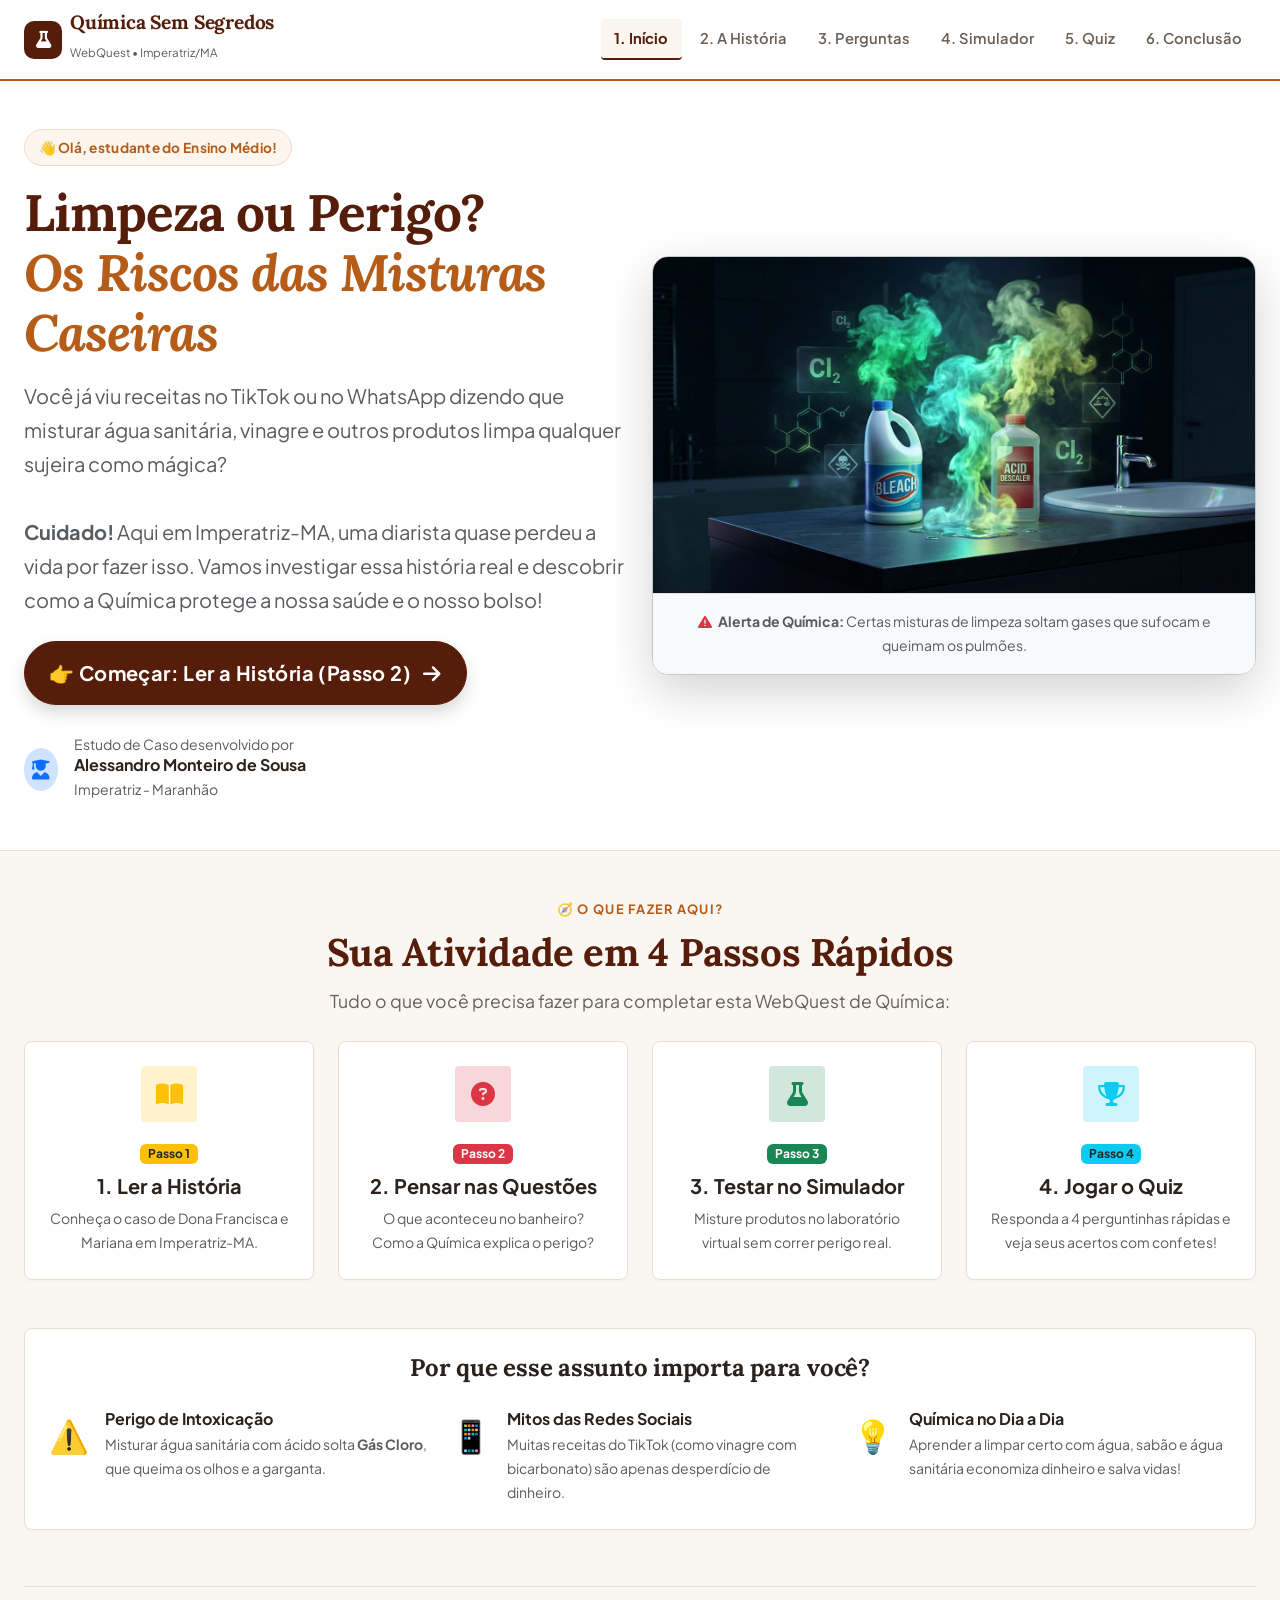
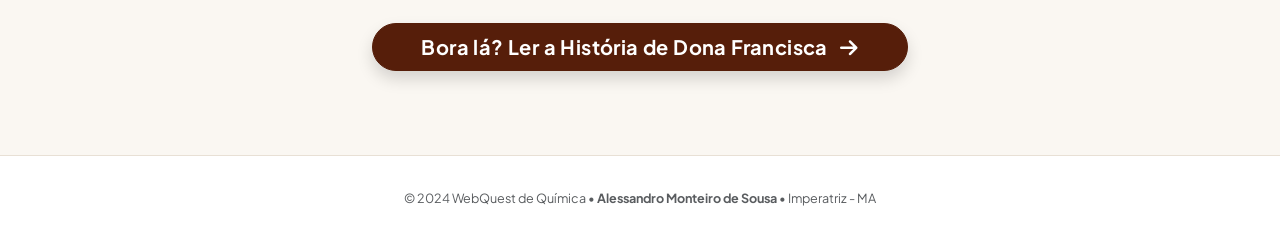
==== commit cedd21cf: "feat: design inspirado na Oprah Foundation (tons terrosos, tipografia Lora e marfim)" ====
--- a/index.html
+++ b/index.html
@@ -17,7 +17,7 @@
   <!-- Google Fonts: Plus Jakarta Sans & JetBrains Mono -->
   <link rel="preconnect" href="https://fonts.googleapis.com">
   <link rel="preconnect" href="https://fonts.gstatic.com" crossorigin>
-  <link href="https://fonts.googleapis.com/css2?family=JetBrains+Mono:wght@400;600&family=Plus+Jakarta+Sans:wght@400;500;600;700;800&display=swap" rel="stylesheet">
+  <link href="https://fonts.googleapis.com/css2?family=Lora:ital,wght@0,400;0,500;0,600;0,700;1,400;1,600&family=Plus+Jakarta+Sans:wght@400;500;600;700&family=JetBrains+Mono:wght@400;600&display=swap" rel="stylesheet">
 
   <!-- CSS Customizado -->
   <link rel="stylesheet" href="css/style.css">
@@ -34,7 +34,7 @@
           <i class="fa-solid fa-flask"></i>
         </div>
         <div>
-          <span class="d-block lh-1 text-primary fw-bold">Química Sem Segredos</span>
+          <span class="brand-title d-block lh-1">Química Sem Segredos</span>
           <small class="text-muted" style="font-size: 0.72rem;">WebQuest • Imperatriz/MA</small>
         </div>
       </a>
--- a/css/style.css
+++ b/css/style.css
@@ -2,65 +2,69 @@
    WEBQUEST DE QUÍMICA: LIMPEZA OU PERIGO?
    Estudo de Caso para o Ensino Médio • Imperatriz / Maranhão
    Autor: Alessandro Monteiro de Sousa
-   DESIGN INSTITUCIONAL CLARO (SEDUC-MA / ACADÊMICO) • 100% RESPONSIVO
+   DESIGN INSPIRADO NA OPRAH FOUNDATION (OWCF):
+   Elegante, Acolhedor, Tons Terrosos, Marfim e Serif Clássico (Lora)
    ========================================================================== */
 
 :root, [data-bs-theme="light"] {
+  --font-serif: 'Lora', Georgia, 'Times New Roman', serif;
   --font-sans: 'Plus Jakarta Sans', -apple-system, BlinkMacSystemFont, "Segoe UI", Roboto, sans-serif;
   --font-mono: 'JetBrains Mono', SFMono-Regular, Menlo, Monaco, Consolas, monospace;
 
-  /* Cores Institucionais Educacionais (Limpo, Sóbrio e Acolhedor) */
-  --primary: #1d4ed8;            /* Azul Real Institucional */
-  --primary-hover: #1e40af;
-  --primary-subtle: #eff6ff;     /* Fundo azul bem suave */
-  --primary-border: #bfdbfe;
-  --primary-rgb: 29, 78, 216;
-  
-  --secondary: #0891b2;          /* Azul Petróleo / Ciano sóbrio */
-  --secondary-subtle: #ecfeff;
-  
-  --accent: #d97706;             /* Âmbar institucional */
-  --accent-subtle: #fffbeb;
-
-  --danger-custom: #dc2626;      /* Vermelho alerta institucional */
+  /* Paleta Oprah Foundation (Quente, Nobre, Confiável e Humana) */
+  --primary: #561e0a;               /* Mogno Profundo / Chocolate Borgonha */
+  --primary-hover: #3d1406;
+  --primary-subtle: #fcf6f0;        /* Marfim rosado suave */
+  --primary-border: #ecd9cb;
+  --primary-rgb: 86, 30, 10;
+  
+  --secondary: #b45c18;             /* Terracota Queimado / Âmbar Quente */
+  --secondary-hover: #964a11;
+  --secondary-subtle: #fdf5ee;
+  --secondary-border: #f4d9c3;
+  
+  --accent: #b45c18;
+  --accent-subtle: #fdf5ee;
+
+  --danger-custom: #b91c1c;         /* Tijolo / Vermelho clássico */
   --danger-subtle: #fef2f2;
   --danger-border: #fecaca;
   
-  --warning-custom: #d97706;     /* Âmbar aviso */
-  --warning-subtle: #fffbeb;
-  --warning-border: #fde68a;
-  
-  --success-custom: #16a34a;     /* Verde institucional */
-  --success-subtle: #f0fdf4;
+  --warning-custom: #b45c18;        /* Âmbar terracota */
+  --warning-subtle: #fffbf5;
+  --warning-border: #fed7aa;
+  
+  --success-custom: #1e5e3a;        /* Verde Floresta / Oliva Clássico */
+  --success-subtle: #f2f8f4;
   --success-border: #bbf7d0;
 
-  --bg-body: #f8fafc;            /* Fundo cinza suave muito limpo */
-  --bg-surface: #ffffff;         /* Branco puro para os cards */
-  --bg-surface-elevated: #f1f5f9;/* Cinza claro para áreas de destaque */
-  --bg-subtle: #f8fafc;
-  
-  --text-main: #0f172a;          /* Texto principal escuro, alto contraste */
-  --text-muted: #475569;         /* Texto secundário legível */
+  --bg-body: #faf7f2;               /* Linho / Marfim suave acolhedor */
+  --bg-surface: #ffffff;            /* Branco puro para leitura limpa */
+  --bg-surface-elevated: #f4efe7;   /* Areia suave para áreas de destaque */
+  --bg-subtle: #f5f0e8;
+  
+  --text-main: #2b221d;             /* Marrom carvão profundo, excelente leitura */
+  --text-muted: #6b6058;            /* Texto secundário em tom café sóbrio */
   --text-inverted: #ffffff;
   
-  --border-color: #e2e8f0;       /* Bordas sutis e limpas */
-  --border-subtle: #edf2f7;
-  
-  --shadow-sm: 0 1px 3px 0 rgba(0, 0, 0, 0.05);
-  --shadow-md: 0 4px 6px -1px rgba(0, 0, 0, 0.06), 0 2px 4px -2px rgba(0, 0, 0, 0.04);
-  --shadow-lg: 0 10px 15px -3px rgba(0, 0, 0, 0.07), 0 4px 6px -4px rgba(0, 0, 0, 0.04);
-  
-  --radius-sm: 6px;
-  --radius-md: 10px;
-  --radius-lg: 14px;
-  --radius-xl: 18px;
-  
-  --nav-height: 64px;
-  --transition: all 0.2s ease-in-out;
-}
-
-/* ==========================================================================
-   Base & Tipografia
+  --border-color: #e8e0d5;          /* Linho sutil */
+  --border-subtle: #f0eae1;
+  
+  --shadow-sm: 0 1px 3px 0 rgba(86, 30, 10, 0.04);
+  --shadow-md: 0 4px 12px -2px rgba(86, 30, 10, 0.06);
+  --shadow-lg: 0 10px 25px -4px rgba(86, 30, 10, 0.08);
+  
+  --radius-sm: 4px;
+  --radius-md: 8px;
+  --radius-lg: 12px;
+  --radius-xl: 16px;
+  
+  --nav-height: 70px;
+  --transition: all 0.22s ease-in-out;
+}
+
+/* ==========================================================================
+   Base & Tipografia Editorial
    ========================================================================== */
 *, *::before, *::after {
   box-sizing: border-box;
@@ -74,20 +78,33 @@
   background-color: var(--bg-body);
   color: var(--text-main);
   font-family: var(--font-sans);
-  line-height: 1.65;
-}
-
-h1, h2, h3, h4, h5, h6 {
+  line-height: 1.7;
+}
+
+h1, h2, h3, h4 {
   color: var(--text-main);
-  font-weight: 700;
-  line-height: 1.25;
+  font-family: var(--font-serif);
+  font-weight: 600;
+  line-height: 1.28;
+  letter-spacing: -0.01em;
+}
+
+h5, h6 {
+  color: var(--text-main);
+  font-family: var(--font-sans);
+  font-weight: 700;
+  line-height: 1.35;
+}
+
+.font-serif {
+  font-family: var(--font-serif);
 }
 
 .font-mono {
   font-family: var(--font-mono);
 }
 
-/* Aproveitamento Amplo da Tela (Elimina Bordas Gigantes) */
+/* Aproveitamento Amplo da Tela (Sem Bordas Vazias Exageradas) */
 .container, .container-xl, .container-lg {
   max-width: 1380px !important;
   width: 100% !important;
@@ -102,73 +119,82 @@
 }
 
 /* ==========================================================================
-   Barra de Navegação Institucional
+   Barra de Navegação Editorial Estilo Fundação
    ========================================================================== */
 .custom-navbar {
   min-height: var(--nav-height);
   background-color: #ffffff !important;
-  border-bottom: 2px solid var(--primary);
-  box-shadow: 0 1px 4px 0 rgba(0, 0, 0, 0.05);
-  transition: var(--transition);
+  border-bottom: 2px solid var(--secondary);
+  box-shadow: 0 2px 10px rgba(86, 30, 10, 0.04);
 }
 
 .navbar-brand {
   display: flex;
   align-items: center;
-  gap: 10px;
-  font-weight: 800;
-  font-size: 1.15rem;
+  gap: 12px;
+  color: var(--text-main) !important;
+}
+
+.brand-title {
+  font-family: var(--font-serif);
+  font-weight: 700;
+  font-size: 1.2rem;
   letter-spacing: -0.01em;
-  color: var(--text-main) !important;
+  color: var(--primary) !important;
 }
 
 .navbar-brand .stat-icon {
   background-color: var(--primary) !important;
   color: #ffffff !important;
   border-radius: var(--radius-sm);
+  width: 38px;
+  height: 38px;
 }
 
 .nav-link {
+  font-family: var(--font-sans);
   font-weight: 600;
   font-size: 0.92rem;
-  color: #475569 !important;
+  color: var(--text-muted) !important;
   padding: 0.45rem 0.85rem !important;
   border-radius: var(--radius-sm);
   transition: var(--transition);
 }
 
 .nav-link:hover {
-  color: var(--primary) !important;
-  background-color: var(--primary-subtle);
+  color: var(--secondary) !important;
+  background-color: var(--secondary-subtle);
 }
 
 .nav-link.active {
   color: var(--primary) !important;
   background-color: var(--primary-subtle);
-  font-weight: 700;
-}
-
-/* ==========================================================================
-   Cabeçalhos de Seção & Hero
+  border-bottom: 2px solid var(--primary);
+  font-weight: 700;
+}
+
+/* ==========================================================================
+   Hero & Cabeçalhos Editoriais
    ========================================================================== */
 .hero-section {
   position: relative;
   background-color: #ffffff;
-  padding: 3rem 0 2.25rem;
+  padding: 3.5rem 0 2.5rem;
   border-bottom: 1px solid var(--border-color);
 }
 
 .page-header-banner {
-  padding: 2.5rem 0 1.75rem;
+  padding: 2.75rem 0 2rem;
   background-color: #ffffff;
   border-bottom: 1px solid var(--border-color);
-  margin-bottom: 2.25rem;
+  margin-bottom: 2.5rem;
 }
 
 .badge-hero {
-  background-color: var(--primary-subtle);
-  color: var(--primary);
-  border: 1px solid var(--primary-border);
+  background-color: var(--secondary-subtle);
+  color: var(--secondary);
+  border: 1px solid var(--secondary-border);
+  font-family: var(--font-sans);
   font-weight: 700;
   padding: 0.35rem 0.85rem;
   border-radius: 9999px;
@@ -176,64 +202,100 @@
   align-items: center;
   gap: 8px;
   font-size: 0.85rem;
+  letter-spacing: 0.02em;
 }
 
 .hero-title {
-  font-size: clamp(2rem, 3.8vw, 3rem);
-  font-weight: 800;
+  font-family: var(--font-serif);
+  font-size: clamp(2.2rem, 4vw, 3.2rem);
+  font-weight: 700;
   letter-spacing: -0.02em;
-  color: var(--text-main);
-  line-height: 1.15;
+  color: var(--primary);
+  line-height: 1.18;
 }
 
 .hero-gradient-text {
-  color: var(--primary);
+  color: var(--secondary);
+  font-style: italic;
 }
 
 .hero-subtitle {
-  font-size: 1.1rem;
-  color: var(--text-muted);
+  font-size: 1.15rem;
+  color: var(--text-body);
+  line-height: 1.7;
 }
 
 .section-tag {
   text-transform: uppercase;
   font-size: 0.8rem;
-  font-weight: 800;
-  letter-spacing: 0.08em;
+  font-weight: 700;
+  letter-spacing: 0.1em;
+  color: var(--secondary);
+  margin-bottom: 0.5rem;
+  display: block;
+}
+
+.section-title {
+  font-family: var(--font-serif);
+  font-size: clamp(1.8rem, 3vw, 2.5rem);
+  font-weight: 700;
   color: var(--primary);
-  margin-bottom: 0.4rem;
-  display: block;
-}
-
-.section-title {
-  font-size: clamp(1.6rem, 2.8vw, 2.2rem);
-  font-weight: 800;
-  letter-spacing: -0.01em;
-  color: var(--text-main);
-  margin-bottom: 0.5rem;
+  margin-bottom: 0.6rem;
 }
 
 .section-desc {
-  font-size: 1.05rem;
+  font-size: 1.1rem;
   color: var(--text-muted);
-  max-width: 820px;
-}
-
-/* ==========================================================================
-   Cards Institucionais
+  max-width: 840px;
+}
+
+/* ==========================================================================
+   Botões e Controles Elegantes
+   ========================================================================== */
+.btn-primary {
+  background-color: var(--primary) !important;
+  border-color: var(--primary) !important;
+  color: #ffffff !important;
+  font-family: var(--font-sans);
+  font-weight: 600;
+  letter-spacing: 0.02em;
+  transition: var(--transition);
+}
+
+.btn-primary:hover {
+  background-color: var(--primary-hover) !important;
+  border-color: var(--primary-hover) !important;
+  transform: translateY(-1px);
+  box-shadow: 0 4px 12px rgba(86, 30, 10, 0.15) !important;
+}
+
+.btn-outline-secondary {
+  border-color: var(--border-color) !important;
+  color: var(--text-main) !important;
+  background-color: #ffffff !important;
+}
+
+.btn-outline-secondary:hover {
+  border-color: var(--secondary) !important;
+  color: var(--secondary) !important;
+  background-color: var(--secondary-subtle) !important;
+}
+
+/* ==========================================================================
+   Cards Estilo Fundação (Branco, Borda Suave, Sombra Acolhedora)
    ========================================================================== */
 .custom-card {
   background-color: var(--bg-surface);
   border: 1px solid var(--border-color);
   border-radius: var(--radius-md);
-  padding: 1.5rem;
+  padding: 1.75rem;
   box-shadow: var(--shadow-sm);
   transition: var(--transition);
 }
 
 .custom-card:hover {
   box-shadow: var(--shadow-md);
-  border-color: #cbd5e1;
+  border-color: var(--secondary-border);
 }
 
 .hover-card:hover {
@@ -244,7 +306,7 @@
   background: var(--bg-surface);
   border: 1px solid var(--border-color);
   border-radius: var(--radius-lg);
-  padding: 2.25rem;
+  padding: 2.5rem;
   box-shadow: var(--shadow-sm);
   position: relative;
 }
@@ -256,13 +318,13 @@
   left: 0;
   right: 0;
   height: 4px;
-  background: var(--primary);
+  background: linear-gradient(90deg, var(--primary), var(--secondary));
   border-radius: var(--radius-lg) var(--radius-lg) 0 0;
 }
 
 @media (max-width: 576px) {
   .case-story-card {
-    padding: 1.25rem;
+    padding: 1.5rem;
   }
   .custom-card {
     padding: 1.25rem;
@@ -270,43 +332,45 @@
 }
 
 .stat-icon {
-  width: 42px;
-  height: 42px;
-  border-radius: var(--radius-md);
+  width: 44px;
+  height: 44px;
+  border-radius: var(--radius-sm);
   display: flex;
   align-items: center;
   justify-content: center;
-  font-size: 1.15rem;
+  font-size: 1.2rem;
   flex-shrink: 0;
 }
 
-/* Diálogos Claros e Agradáveis */
+/* Diálogos com Estética Editorial (Tipo Citação) */
 .dialogue-bubble {
-  background-color: #f8fafc;
-  border-left: 4px solid var(--primary);
-  padding: 0.85rem 1.15rem;
+  background-color: #faf7f2;
+  border-left: 4px solid var(--secondary);
+  padding: 1rem 1.35rem;
   border-radius: 0 var(--radius-md) var(--radius-md) 0;
-  margin: 0.85rem 0;
+  margin: 1.1rem 0;
   border-top: 1px solid var(--border-color);
   border-right: 1px solid var(--border-color);
   border-bottom: 1px solid var(--border-color);
+  font-size: 1.05rem;
 }
 
 .dialogue-bubble.danger {
   border-left-color: var(--danger-custom);
-  background-color: var(--danger-subtle);
+  background-color: #fff9f9;
   border-top-color: var(--danger-border);
   border-right-color: var(--danger-border);
   border-bottom-color: var(--danger-border);
 }
 
 .dialogue-speaker {
-  font-weight: 700;
-  font-size: 0.82rem;
+  font-family: var(--font-sans);
+  font-weight: 700;
+  font-size: 0.85rem;
   text-transform: uppercase;
-  letter-spacing: 0.04em;
-  color: var(--primary);
-  margin-bottom: 3px;
+  letter-spacing: 0.05em;
+  color: var(--secondary);
+  margin-bottom: 4px;
 }
 
 .dialogue-bubble.danger .dialogue-speaker {
@@ -314,21 +378,21 @@
 }
 
 /* ==========================================================================
-   Simulador Químico Institucional
+   Simulador Químico Elegante
    ========================================================================== */
 .simulator-card {
   background: #ffffff;
   border: 1px solid var(--border-color);
   border-radius: var(--radius-lg);
-  padding: 1.75rem;
+  padding: 2rem;
   box-shadow: var(--shadow-md);
 }
 
 .reaction-screen {
-  background-color: #f8fafc;
+  background-color: #faf7f2;
   border: 1px solid var(--border-color);
   border-radius: var(--radius-md);
-  padding: 1.5rem;
+  padding: 1.75rem;
   min-height: 240px;
   display: flex;
   flex-direction: column;
@@ -339,18 +403,19 @@
 }
 
 .formula-display {
-  background-color: #f1f5f9;
-  color: var(--text-main);
-  padding: 0.75rem 1rem;
+  background-color: #ffffff;
+  color: var(--primary);
+  padding: 0.85rem 1.2rem;
   border-radius: var(--radius-md);
+  font-family: var(--font-mono);
   font-size: 0.95rem;
   font-weight: 600;
-  margin: 0.85rem 0;
+  margin: 0.9rem 0;
   border: 1px solid var(--border-color);
   word-break: break-word;
 }
 
-/* Frasco Animado para o Simulador */
+/* Frasco de Vidro Limpo */
 .flask-vis-wrapper {
   position: relative;
   width: 80px;
@@ -379,7 +444,6 @@
   100% { transform: scaleY(1.02) rotate(-0.4deg); }
 }
 
-/* Efeito sutil de fumaça e borbulhas */
 .chem-fumes {
   position: absolute;
   top: -15px;
@@ -394,7 +458,7 @@
 .fume-cloud {
   position: absolute;
   border-radius: 50%;
-  background: radial-gradient(circle, rgba(220, 38, 38, 0.4) 0%, transparent 70%);
+  background: radial-gradient(circle, rgba(180, 92, 24, 0.45) 0%, transparent 70%);
   opacity: 0;
   animation: fumeRise 2s infinite ease-out;
 }
@@ -423,7 +487,7 @@
 .fizz-dot {
   position: absolute;
   border-radius: 50%;
-  background: rgba(14, 165, 233, 0.8);
+  background: rgba(180, 92, 24, 0.75);
   animation: fizzPop 1.3s infinite ease-in;
 }
 
@@ -439,7 +503,7 @@
 }
 
 /* ==========================================================================
-   Checklist & Quiz Interativo
+   Checklist & Quiz
    ========================================================================== */
 .checklist-item {
   display: flex;
@@ -448,24 +512,24 @@
   padding: 0.85rem 1rem;
   background-color: #ffffff;
   border: 1px solid var(--border-color);
-  border-radius: var(--radius-md);
+  border-radius: var(--radius-sm);
   margin-bottom: 0.65rem;
   cursor: pointer;
   transition: var(--transition);
 }
 
 .checklist-item:hover {
-  background-color: #f8fafc;
+  background-color: #faf7f2;
 }
 
 .checklist-item.completed {
-  border-color: #16a34a;
-  background-color: #f0fdf4;
+  border-color: var(--success-custom);
+  background-color: var(--success-subtle);
 }
 
 .checklist-item input[type="checkbox"] {
-  width: 20px;
-  height: 20px;
+  width: 19px;
+  height: 19px;
   margin-top: 2px;
   cursor: pointer;
   flex-shrink: 0;
@@ -476,32 +540,32 @@
   display: block;
   width: 100%;
   text-align: left;
-  padding: 0.85rem 1.15rem;
+  padding: 0.9rem 1.25rem;
   margin-bottom: 0.65rem;
-  border-radius: var(--radius-md);
+  border-radius: var(--radius-sm);
   border: 1px solid var(--border-color);
   background-color: #ffffff;
   color: var(--text-main);
-  font-size: 0.95rem;
+  font-size: 0.98rem;
   font-weight: 500;
   transition: var(--transition);
 }
 
 .quiz-option:hover {
-  border-color: var(--primary);
-  background-color: var(--primary-subtle);
+  border-color: var(--secondary);
+  background-color: var(--secondary-subtle);
 }
 
 .quiz-option.correct {
-  background-color: #f0fdf4 !important;
-  border-color: #16a34a !important;
-  color: #15803d !important;
+  background-color: #f2f8f4 !important;
+  border-color: #1e5e3a !important;
+  color: #1e5e3a !important;
   font-weight: 700;
 }
 
 .quiz-option.wrong {
   background-color: #fef2f2 !important;
-  border-color: #dc2626 !important;
+  border-color: #b91c1c !important;
   color: #b91c1c !important;
 }
 
@@ -509,9 +573,9 @@
    Navegação Inferior
    ========================================================================== */
 .page-nav-controls {
-  padding: 2rem 0;
+  padding: 2.25rem 0;
   border-top: 1px solid var(--border-color);
-  margin-top: 3rem;
+  margin-top: 3.5rem;
   display: flex;
   flex-direction: row;
   justify-content: space-between;
@@ -534,16 +598,16 @@
 }
 
 /* ==========================================================================
-   Rodapé Institucional
+   Rodapé Estilo Fundação
    ========================================================================== */
 .custom-footer {
   background-color: #ffffff;
   border-top: 1px solid var(--border-color);
-  padding: 1.5rem 0;
+  padding: 2rem 0;
   color: var(--text-muted);
-}
-
-/* Confetti Canvas */
+  font-size: 0.9rem;
+}
+
 #confettiCanvas {
   position: fixed;
   top: 0;
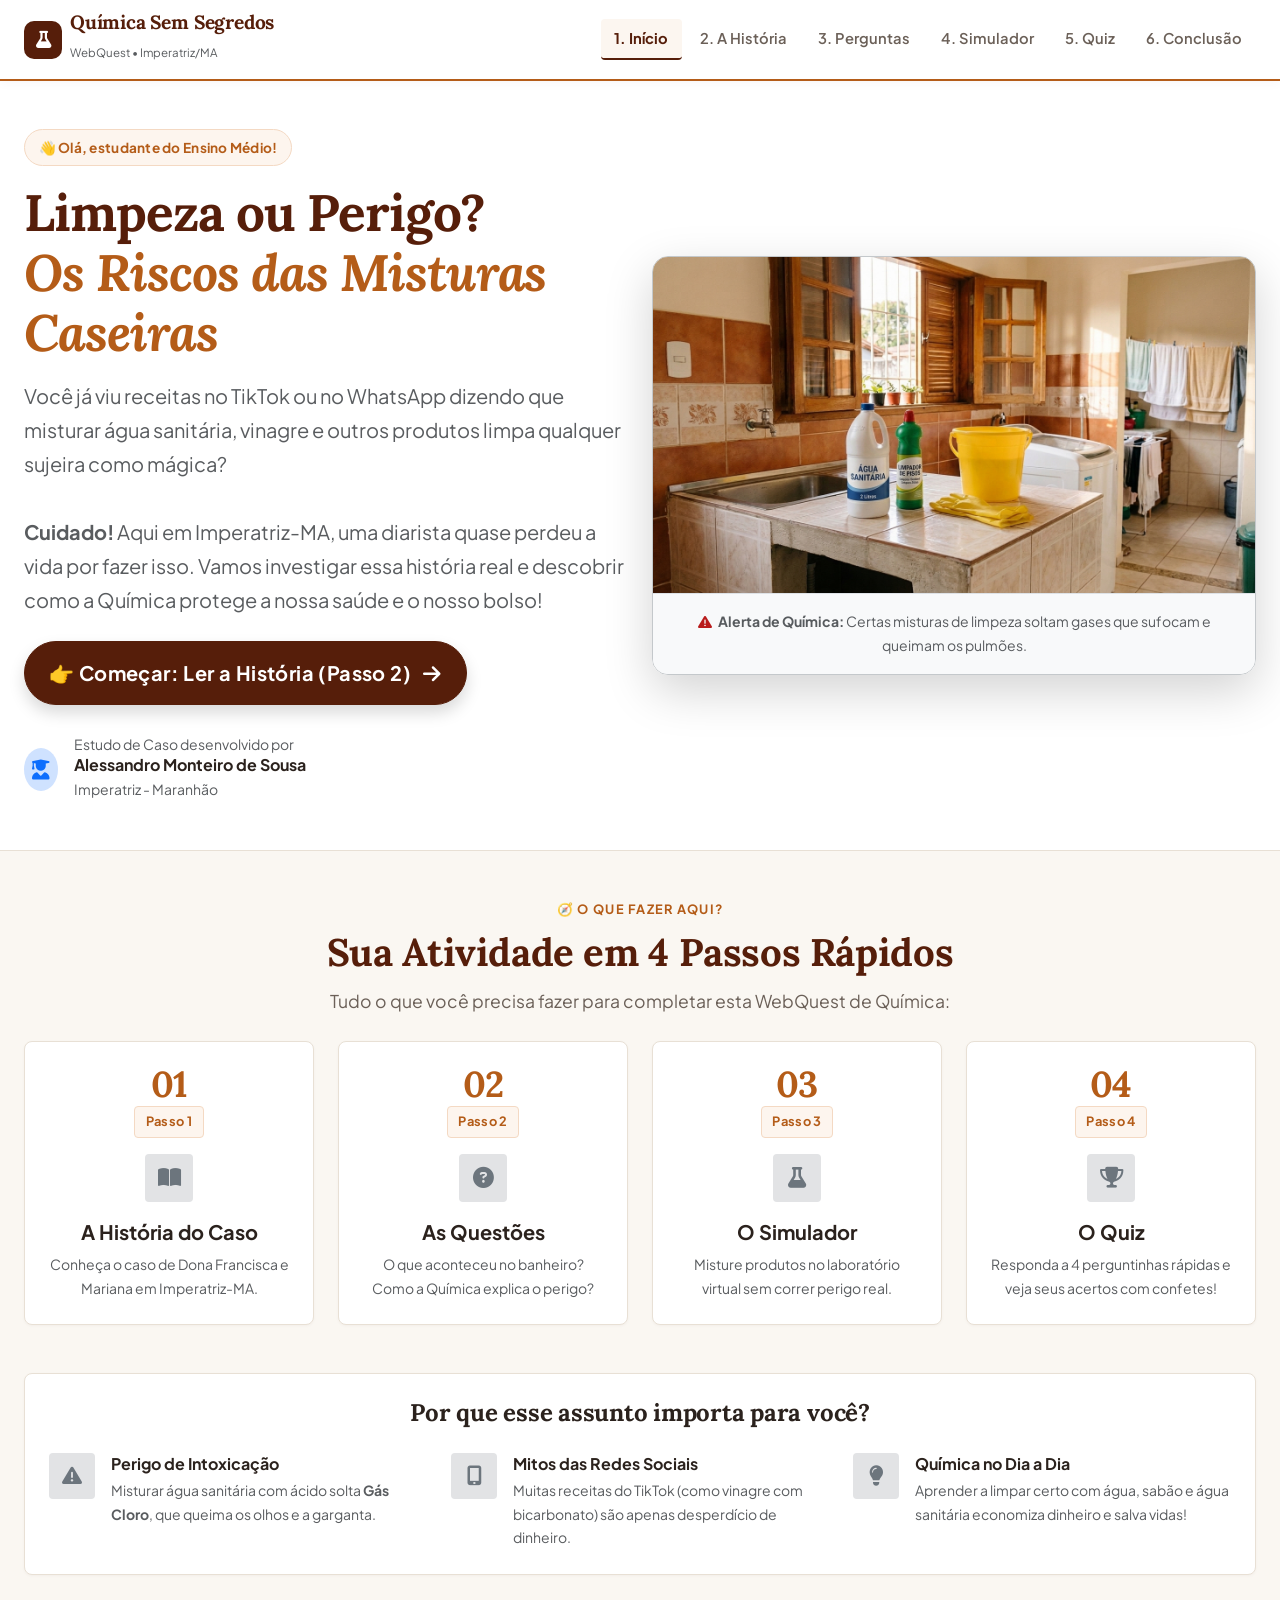
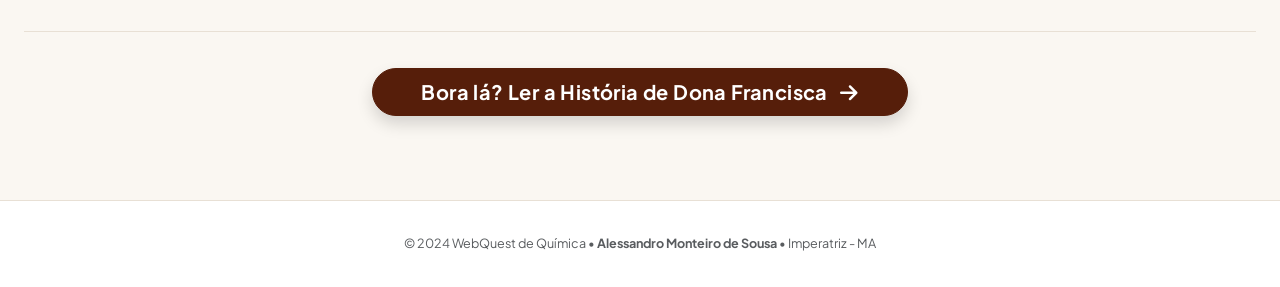
==== commit b8f43804: "style: harmonizar 100% da identidade visual no padrão editorial Oprah Foundation (remover arco-íris," ====
--- a/index.html
+++ b/index.html
@@ -125,11 +125,12 @@
       <div class="col-md-6 col-lg-3">
         <a href="caso.html" class="text-decoration-none">
           <div class="custom-card h-100 hover-card text-center p-4">
-            <div class="stat-icon bg-warning-subtle text-warning mx-auto mb-3" style="width: 56px; height: 56px; font-size: 1.5rem;">
+            <div class="step-number mb-1">01</div>
+            <span class="editorial-badge mb-3">Passo 1</span>
+            <div class="stat-icon bg-secondary-subtle text-secondary mx-auto mb-3" style="width: 48px; height: 48px; font-size: 1.3rem;">
               <i class="fa-solid fa-book-open"></i>
             </div>
-            <span class="badge bg-warning text-dark mb-2">Passo 1</span>
-            <h5 class="fw-bold text-main">1. Ler a História</h5>
+            <h5 class="fw-bold text-main">A História do Caso</h5>
             <p class="small text-muted mb-0">
               Conheça o caso de Dona Francisca e Mariana em Imperatriz-MA.
             </p>
@@ -140,11 +141,12 @@
       <div class="col-md-6 col-lg-3">
         <a href="problematizacao.html" class="text-decoration-none">
           <div class="custom-card h-100 hover-card text-center p-4">
-            <div class="stat-icon bg-danger-subtle text-danger mx-auto mb-3" style="width: 56px; height: 56px; font-size: 1.5rem;">
+            <div class="step-number mb-1">02</div>
+            <span class="editorial-badge mb-3">Passo 2</span>
+            <div class="stat-icon bg-secondary-subtle text-secondary mx-auto mb-3" style="width: 48px; height: 48px; font-size: 1.3rem;">
               <i class="fa-solid fa-circle-question"></i>
             </div>
-            <span class="badge bg-danger mb-2">Passo 2</span>
-            <h5 class="fw-bold text-main">2. Pensar nas Questões</h5>
+            <h5 class="fw-bold text-main">As Questões</h5>
             <p class="small text-muted mb-0">
               O que aconteceu no banheiro? Como a Química explica o perigo?
             </p>
@@ -155,11 +157,12 @@
       <div class="col-md-6 col-lg-3">
         <a href="atividade.html" class="text-decoration-none">
           <div class="custom-card h-100 hover-card text-center p-4">
-            <div class="stat-icon bg-success-subtle text-success mx-auto mb-3" style="width: 56px; height: 56px; font-size: 1.5rem;">
+            <div class="step-number mb-1">03</div>
+            <span class="editorial-badge mb-3">Passo 3</span>
+            <div class="stat-icon bg-secondary-subtle text-secondary mx-auto mb-3" style="width: 48px; height: 48px; font-size: 1.3rem;">
               <i class="fa-solid fa-flask"></i>
             </div>
-            <span class="badge bg-success mb-2">Passo 3</span>
-            <h5 class="fw-bold text-main">3. Testar no Simulador</h5>
+            <h5 class="fw-bold text-main">O Simulador</h5>
             <p class="small text-muted mb-0">
               Misture produtos no laboratório virtual sem correr perigo real.
             </p>
@@ -170,11 +173,12 @@
       <div class="col-md-6 col-lg-3">
         <a href="avaliacao.html" class="text-decoration-none">
           <div class="custom-card h-100 hover-card text-center p-4">
-            <div class="stat-icon bg-info-subtle text-info mx-auto mb-3" style="width: 56px; height: 56px; font-size: 1.5rem;">
+            <div class="step-number mb-1">04</div>
+            <span class="editorial-badge mb-3">Passo 4</span>
+            <div class="stat-icon bg-secondary-subtle text-secondary mx-auto mb-3" style="width: 48px; height: 48px; font-size: 1.3rem;">
               <i class="fa-solid fa-trophy"></i>
             </div>
-            <span class="badge bg-info text-dark mb-2">Passo 4</span>
-            <h5 class="fw-bold text-main">4. Jogar o Quiz</h5>
+            <h5 class="fw-bold text-main">O Quiz</h5>
             <p class="small text-muted mb-0">
               Responda a 4 perguntinhas rápidas e veja seus acertos com confetes!
             </p>
@@ -189,7 +193,9 @@
       <div class="row g-4">
         <div class="col-md-4">
           <div class="d-flex gap-3">
-            <div class="fs-2 text-danger">⚠️</div>
+            <div class="stat-icon bg-secondary-subtle text-secondary" style="width: 46px; height: 46px; font-size: 1.25rem;">
+              <i class="fa-solid fa-triangle-exclamation"></i>
+            </div>
             <div>
               <h6 class="fw-bold text-main mb-1">Perigo de Intoxicação</h6>
               <p class="small text-muted mb-0">Misturar água sanitária com ácido solta <strong>Gás Cloro</strong>, que queima os olhos e a garganta.</p>
@@ -199,7 +205,9 @@
 
         <div class="col-md-4">
           <div class="d-flex gap-3">
-            <div class="fs-2 text-warning">📱</div>
+            <div class="stat-icon bg-secondary-subtle text-secondary" style="width: 46px; height: 46px; font-size: 1.25rem;">
+              <i class="fa-solid fa-mobile-screen-button"></i>
+            </div>
             <div>
               <h6 class="fw-bold text-main mb-1">Mitos das Redes Sociais</h6>
               <p class="small text-muted mb-0">Muitas receitas do TikTok (como vinagre com bicarbonato) são apenas desperdício de dinheiro.</p>
@@ -209,7 +217,9 @@
 
         <div class="col-md-4">
           <div class="d-flex gap-3">
-            <div class="fs-2 text-success">💡</div>
+            <div class="stat-icon bg-secondary-subtle text-secondary" style="width: 46px; height: 46px; font-size: 1.25rem;">
+              <i class="fa-solid fa-lightbulb"></i>
+            </div>
             <div>
               <h6 class="fw-bold text-main mb-1">Química no Dia a Dia</h6>
               <p class="small text-muted mb-0">Aprender a limpar certo com água, sabão e água sanitária economiza dinheiro e salva vidas!</p>
--- a/css/style.css
+++ b/css/style.css
@@ -300,6 +300,110 @@
 
 .hover-card:hover {
   transform: translateY(-2px);
+}
+
+/* Numeração Editorial Serif (Estilo Oprah Foundation) */
+.step-number {
+  font-family: var(--font-serif);
+  font-size: 2.25rem;
+  font-weight: 700;
+  line-height: 1;
+  color: var(--secondary);
+  letter-spacing: -0.02em;
+}
+
+.editorial-tag {
+  display: inline-flex;
+  align-items: center;
+  gap: 6px;
+  background-color: var(--secondary-subtle);
+  color: var(--secondary);
+  border: 1px solid var(--secondary-border);
+  font-size: 0.8rem;
+  font-weight: 700;
+  letter-spacing: 0.04em;
+  text-transform: uppercase;
+  padding: 0.35rem 0.85rem;
+  border-radius: 9999px;
+}
+
+.editorial-badge {
+  display: inline-block;
+  background-color: var(--secondary-subtle);
+  color: var(--secondary);
+  border: 1px solid var(--secondary-border);
+  font-size: 0.8rem;
+  font-weight: 700;
+  letter-spacing: 0.03em;
+  padding: 0.25rem 0.65rem;
+  border-radius: var(--radius-sm);
+  font-family: var(--font-sans);
+}
+
+.editorial-badge-primary {
+  background-color: var(--primary-subtle);
+  color: var(--primary);
+  border: 1px solid var(--primary-border);
+}
+
+/* Harmonização de Classes de Cores (Elimina Qualquer Resquício Neon/Punk) */
+.bg-warning, .badge.bg-warning {
+  background-color: var(--secondary) !important;
+  color: #ffffff !important;
+}
+.bg-warning-subtle {
+  background-color: var(--secondary-subtle) !important;
+  color: var(--secondary) !important;
+  border-color: var(--secondary-border) !important;
+}
+.text-warning {
+  color: var(--secondary) !important;
+}
+.border-warning {
+  border-color: var(--secondary-border) !important;
+}
+
+.bg-danger, .badge.bg-danger {
+  background-color: var(--danger-custom) !important;
+  color: #ffffff !important;
+}
+.bg-danger-subtle {
+  background-color: var(--danger-subtle) !important;
+  color: var(--danger-custom) !important;
+  border-color: var(--danger-border) !important;
+}
+.text-danger {
+  color: var(--danger-custom) !important;
+}
+.border-danger {
+  border-color: var(--danger-border) !important;
+}
+
+.bg-success, .badge.bg-success {
+  background-color: var(--success-custom) !important;
+  color: #ffffff !important;
+}
+.bg-success-subtle {
+  background-color: var(--success-subtle) !important;
+  color: var(--success-custom) !important;
+  border-color: var(--success-border) !important;
+}
+.text-success {
+  color: var(--success-custom) !important;
+}
+.border-success {
+  border-color: var(--success-border) !important;
+}
+
+.bg-info, .badge.bg-info, .bg-info-subtle {
+  background-color: var(--primary-subtle) !important;
+  color: var(--primary) !important;
+}
+.text-info {
+  color: var(--secondary) !important;
+}
+.border-info {
+  border-color: var(--secondary-border) !important;
 }
 
 .case-story-card {
